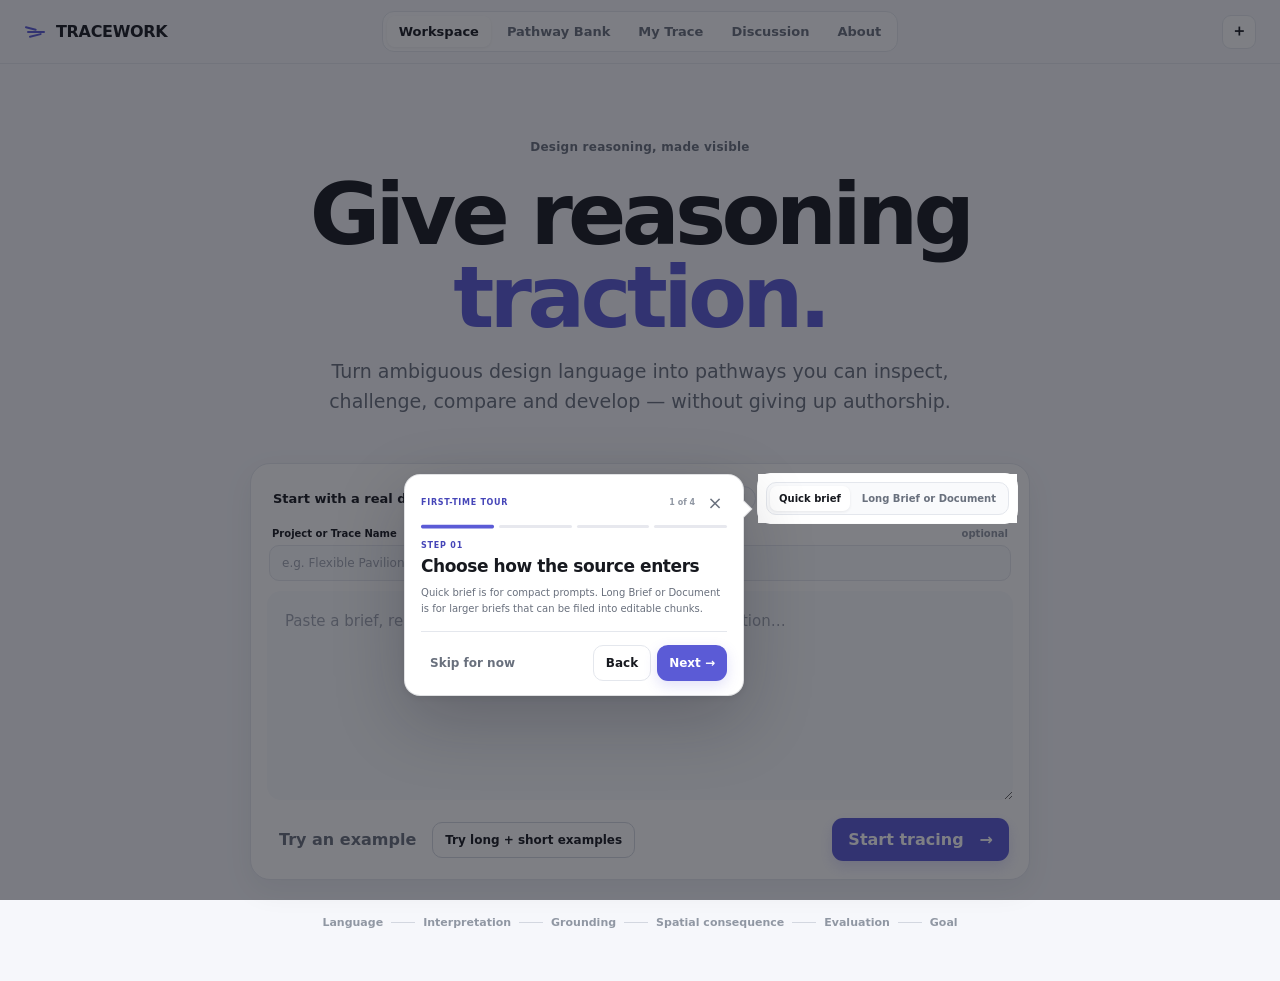
==== index.html @ dad811b3 "TRACEWORK D2.12 — Complete Visual Node Tools, Framework-Specific Guidance and Model-Ready Generation" ====
<!doctype html>
<html lang="en">
<head>
  <meta charset="utf-8">
  <meta name="viewport" content="width=device-width,initial-scale=1">
  <meta name="theme-color" content="#f7f8fb">
  <title>TRACEWORK — Give reasoning traction.</title>
  <meta name="description" content="TRACEWORK helps designers turn ambiguous design language into visible, traceable reasoning pathways.">
  <link rel="preconnect" href="https://www.archdaily.com" crossorigin>
  <link rel="dns-prefetch" href="//www.archdaily.com">
  <link rel="stylesheet" href="css/base.css">
  <link rel="stylesheet" href="css/layout.css?v=c2.1">
  <link rel="stylesheet" href="css/components.css?v=d2.12-visual-completion">
  <link rel="stylesheet" href="css/graph.css?v=d2.12-visual-completion">
  <link rel="stylesheet" href="css/responsive.css?v=d1.8">
</head>
<body>
  <header class="topbar">
    <button class="brand" id="brandButton" aria-label="TRACEWORK home">
      <span class="brand-mark" aria-hidden="true"><span></span><span></span><span></span></span>
      <span>TRACEWORK</span>
    </button>
    <nav class="topnav" aria-label="Primary navigation">
      <button class="nav-link active" data-view="workspace">Workspace</button>
      <button class="nav-link" data-view="pathways">Pathway Bank</button>
      <button class="nav-link" data-view="trace">My Trace</button>
      <button class="nav-link" data-view="discussion">Discussion</button>
      <a class="nav-link" id="aboutLink" href="about.html">About</a>
    </nav>
    <div class="topbar-actions">
      <span class="save-status" id="saveStatus"><span class="status-dot"></span> Saved locally</span>
      <button class="icon-button" id="newProjectButton" title="New project" aria-label="New project">＋</button>
    </div>
  </header>

  <main>
    <section class="landing" id="landingView">
      <div class="landing-copy">
        <div class="product-kicker">Design reasoning, made visible</div>
        <h1>Give reasoning <span>traction.</span></h1>
        <p class="landing-lede">Turn ambiguous design language into pathways you can inspect, challenge, compare and develop — without giving up authorship.</p>
      </div>

      <div class="start-card">
        <div class="brief-start-head">
          <label for="landingBrief">Start with a real design brief</label>
          <div class="brief-start-controls">
            <button type="button" class="tutorial-link" data-tutorial="landing">? Tutorial</button>
            <div class="brief-mode-toggle" aria-label="Brief input mode">
              <button type="button" class="brief-mode-button active" data-brief-mode="quick">Quick brief</button>
              <button type="button" class="brief-mode-button" data-brief-mode="document">Long Brief or Document</button>
            </div>
          </div>
        </div>
        <div class="project-name-field">
          <label for="landingProjectName">Project or Trace Name <span>optional</span></label>
          <input id="landingProjectName" type="text" maxlength="80" placeholder="e.g. Flexible Pavilion">
        </div>
        <div class="document-brief-tools hidden" id="documentBriefTools">
          <label class="document-upload-button" for="briefFileInput">＋ Upload brief</label>
          <input id="briefFileInput" type="file" accept=".txt,.md,.pdf,.docx,text/plain,text/markdown,application/pdf,application/vnd.openxmlformats-officedocument.wordprocessingml.document" hidden>
          <div class="document-file-status" id="briefFileStatus">PDF, DOCX, TXT or MD · processed locally in your browser.</div>
        </div>
        <textarea id="landingBrief" rows="7" placeholder="Paste a brief, requirement, design statement or project intention…"></textarea>
        <div class="brief-chunk-preview hidden" id="briefChunkPreview"></div>
        <div class="start-actions">
          <div class="example-actions"><button class="text-button" id="loadDemoButton">Try an example</button><button class="secondary-button restore-examples-button" id="restoreTestExamplesButton" type="button" title="Add two optional example projects to this browser; existing traces are preserved">Try long + short examples</button></div>
          <button class="primary-button" id="startTracingButton">Start tracing <span>→</span></button>
        </div>
      </div>

      <section class="project-shelf hidden" id="projectShelfWrap"><div class="project-shelf-head"><div><span class="product-kicker">Saved in this browser</span><h2>Your traces</h2></div><span class="project-local-note">Local for now · future accounts can use private studios or classrooms.</span></div><div class="project-grid" id="projectShelf"></div><div class="project-shelf-tools"><button type="button" class="secondary-button" id="combineProjectsButton" disabled>Combine projects (select 2+)</button></div></section>

      <div class="landing-proof" aria-label="TRACEWORK workflow">
        <span>Language</span><i></i><span>Interpretation</span><i></i><span>Grounding</span><i></i><span>Spatial consequence</span><i></i><span>Evaluation</span><i></i><span>Goal</span>
      </div>
    </section>

    <section class="app-view hidden" id="appView">
      <div class="workspace" id="workspaceView">
        <aside class="source-panel panel" id="sourcePanel">
          <div class="panel-header">
            <div>
              <span class="panel-kicker">01 · Source</span>
              <h2>Your brief</h2>
            </div>
            <div class="source-panel-actions"><button class="icon-button small" id="editBriefButton" title="Edit brief" aria-label="Edit brief">✎</button><button type="button" class="panel-inline-collapse" id="collapseSourcePanel" aria-controls="sourcePanel" aria-expanded="true" title="Collapse Brief panel" aria-label="Collapse Brief panel"><span aria-hidden="true">◧</span></button></div>
          </div>

          <div id="briefEditorWrap" class="brief-editor-wrap hidden">
            <textarea id="briefEditor" rows="10"></textarea>
            <div class="inline-actions">
              <button class="secondary-button" id="cancelBriefEdit">Cancel</button>
              <button class="primary-button compact" id="applyBriefEdit">Analyse brief</button>
            </div>
          </div>

          <div class="brief-chunk-nav hidden" id="briefChunkNav">
            <div>
              <span class="brief-chunk-file" id="briefChunkFile"></span>
              <strong id="briefChunkCounter">Section 1 of 1</strong>
            </div>
            <div class="brief-chunk-actions">
              <button class="icon-button small" id="prevBriefChunk" type="button" aria-label="Previous brief section">←</button>
              <select id="briefChunkSelect" aria-label="Brief section"></select>
              <button class="icon-button small" id="nextBriefChunk" type="button" aria-label="Next brief section">→</button>
            </div>
          </div>
          <div class="brief-chunk-files hidden" id="briefChunkFiles" aria-label="Brief sections"></div>
          <div class="brief-chunk-tools hidden" id="briefChunkTools">
            <div class="brief-chunk-tool-row"><button class="secondary-button compact-source" id="editBriefChunkButton" type="button">Edit current</button><button class="secondary-button compact-source" id="addBriefChunkButton" type="button">＋ Chunk</button></div>
            <div class="brief-chunk-adder hidden" id="briefChunkAdder">
              <input id="newBriefChunkTitle" type="text" maxlength="70" placeholder="Chunk name · e.g. Movement">
              <textarea id="newBriefChunkText" rows="4" placeholder="Paste or write this part of the brief…"></textarea>
              <div class="inline-actions">
                <button class="text-button mini" id="cancelBriefChunk" type="button">Cancel</button>
                <button class="primary-button compact" id="saveBriefChunk" type="button">Add chunk</button>
              </div>
            </div>
          </div>

          <div class="brief-document" id="briefDocument" tabindex="0" aria-label="Source brief text"></div><div class="brief-render-revision" title="Source renderer version">Source renderer C1.4</div>

          <div class="source-footer">
            <div class="section-label-row">
              <span class="section-label">Interpretive hotspots</span>
              <div class="hotspot-controls">
                <select class="hotspot-view-select" id="hotspotViewSelect" aria-label="Hotspot view">
                  <option value="all">All</option>
                  <option value="suggested">Suggested</option>
                  <option value="selected">Selected by me</option>
                </select>
                <button class="text-button mini" id="toggleHotspotsButton" type="button">Hide suggestions</button>
                <span class="count-pill" id="hotspotCount">0</span>
              </div>
            </div>
            <div class="hotspot-list" id="hotspotList"></div>
            <button class="secondary-button full" id="addPhraseButton">＋ Select text from brief</button>
          </div>
        </aside>

        <button type="button" class="panel-edge-control panel-edge-left" id="toggleSourcePanel" aria-controls="sourcePanel" aria-expanded="true" aria-label="Hide Brief panel" title="Hide Brief panel"><span aria-hidden="true">◧</span><span class="panel-edge-label">Brief</span></button>
        <button type="button" class="panel-edge-control panel-edge-right" id="toggleInspectorPanel" aria-controls="inspectorPanel" aria-expanded="true" aria-label="Hide Guidance panel" title="Hide Guidance panel"><span class="panel-edge-label">Guidance</span><span aria-hidden="true">◨</span></button>
        <section class="canvas-panel panel">
          <div class="canvas-toolbar">
            <div>
              <div class="tutorial-kicker-row"><span class="panel-kicker">02 · Reasoning field</span><button type="button" class="tutorial-link" id="workspaceTutorialButton" data-tutorial="workspace">? Tutorial</button></div>
              <div class="canvas-title-row">
                <div class="canvas-heading-group">
                  <h2 id="canvasTitle">Your trace</h2>
                  <span class="branch-count" id="branchCount">1 path</span>
                  <button class="d2-prominent-tools-button" id="reasoningToolsButton" type="button" title="Start Me Off, What Next, Compare Structure and Reasoning Summary">Reasoning Tools</button>
                  <button class="d2-prominent-tools-button proposition-button" id="architecturalPropositionButton" type="button" title="Visualise distinct reasoning pathways and compare their documented architectural consequences">Architectural Propositions</button>
                  <div class="map-mode-toggle" aria-label="Reasoning map view">
                    <button class="map-mode-button active" id="focusMapModeButton" type="button" title="Show only the reasoning around the selected hotspot">Focus map</button>
                    <button class="map-mode-button" id="aggregateMapModeButton" type="button" title="Merge every focus map in this project into one reasoning field">Aggregate map</button>
                  </div>
                </div>
                <div class="canvas-control-group">
                  <div class="framework-control-wrap">
                    <label class="framework-control" title="Change the structuring lens without changing or deleting the reasoning itself.">
                      <span>Framework</span>
                      <select id="frameworkSelect" aria-label="Reasoning framework">
                      <option value="tracework">TRACEWORK Grammar</option>
                      <option value="freeform">Freeform (Low Structure)</option>
                      <optgroup label="Literature frameworks">
                        <option value="requirements">Requirements Elicitation</option>
                        <option value="fivewhys">Five Whys</option>
                        <option value="laddering">Laddering (Means–End)</option>
                        <option value="framing">Design Framing</option>
                        <option value="reflective">Reflective Practice</option>
                        <option value="semantics">Design Semantics</option>
                      </optgroup>
                      </select>
                    </label>
                    <button class="framework-lock-button" id="frameworkLockButton" type="button" aria-pressed="false" aria-label="Lock framework for this project" title="Lock this project's framework so it cannot be changed accidentally"><span class="framework-lock-glyph" aria-hidden="true"></span></button>
                  </div>
                  <div class="canvas-state-actions">
                    <button class="trace-check-button" id="traceCheckButton" type="button">Trace check</button>
                    <button class="trace-check-button" id="toggleNodeTypesButton" type="button">Hide node types</button>
                    <button class="trace-check-button" id="toggleWireSignalsButton" type="button" title="Show observed recurrence as graded wire strengths and status patterns, or hide it to display uniform solid wires. Saved relationship status is not changed.">Hide wire signals</button>
                  </div>
                </div>
              </div>
              <div class="aggregate-controls hidden" id="aggregateControls" aria-label="Aggregate map filters">
                <span class="aggregate-label">ALL PROJECT REASONING</span>
                <select id="aggregateHotspotFilter" aria-label="Filter aggregate map by hotspot"><option value="all">All hotspots</option></select>
                <select id="aggregateChunkFilter" aria-label="Filter aggregate map by source section"><option value="all">All sections</option></select>
                <select id="aggregateTypeFilter" aria-label="Filter aggregate map by node type"><option value="all">All node types</option></select>
                <select id="aggregateStatusFilter" aria-label="Filter aggregate map by working status"><option value="all">All statuses</option><option value="active">Active</option><option value="provisional">Provisional</option><option value="rejected">Rejected</option></select>
                <button class="aggregate-action" id="resetAggregateFiltersButton" type="button" title="Clear filters and pathway focus to restore the full project field">Show all</button>

              </div>
            </div>
            <div class="toolbar-actions">
              <div class="aggregate-layout-toggle" role="group" aria-label="Reasoning map layout">
                <button class="aggregate-action active" id="originalAggregateButton" type="button" aria-pressed="true">Original</button>
                <button class="aggregate-action" id="arrangeAggregateButton" type="button" aria-pressed="false">Arrange</button>
              </div>
              <button class="aggregate-action hidden" id="reflowArrangeButton" type="button" title="Reflow the visible map in the selected framework without changing Original positions">↺ Reflow</button>
              <button class="tool-button" id="exportMapButton" type="button" title="Export the full visible map as vector SVG, high-resolution PNG or vector PDF">⇩ Export map</button>
              <button class="tool-button" id="undoButton" type="button" disabled>↶ Undo</button>
              <button class="tool-button" id="findNodeButton" type="button" title="Find a node · Ctrl+F">⌕ Find</button>
              <button class="tool-button" id="focusPathButton" type="button" title="Isolate the upstream and downstream reasoning around the selected node" disabled>◎ Focus path</button>
              <button class="tool-button" id="branchButton" disabled>⑂ Fork</button>
              <button class="tool-button" id="compareButton" disabled>⇆ Compare</button>
              <div class="zoom-control" aria-label="Canvas zoom"><button class="tool-button zoom-button" id="zoomOutButton" aria-label="Zoom out">−</button><span id="zoomLabel">100%</span><button class="tool-button zoom-button" id="zoomInButton" aria-label="Zoom in">＋</button></div><button class="tool-button" id="fitButton" title="Fit all visible nodes, even at half-screen width">⌗ Fit</button>
            </div>
          </div>

          <div class="canvas-empty" id="canvasEmpty">
            <div class="empty-glyph"><span></span><span></span><span></span></div>
            <h3>Choose a phrase to begin.</h3>
            <p>TRACEWORK will help you make the reasoning between language and spatial consequence visible.</p>
          </div>

          <div class="graph-viewport hidden" id="graphViewport">
            <div class="graph-stage" id="graphStage">
              <div class="graph-surface" id="graphSurface">
                <svg class="graph-edges" id="graphEdges" aria-hidden="true"></svg>
                <div class="graph-nodes" id="graphNodes"></div>
              </div>
            </div>
          </div>

          <div class="thought-dock hidden" id="thoughtDock" aria-label="Free reasoning input">
            <div class="thought-entry">
              <textarea id="freeThoughtInput" rows="2" placeholder="Write a thought, decision, observation, spatial move…"></textarea>
              <div class="thought-reading" id="thoughtReading">
                <span id="thoughtReadingLabel">TRACEWORK reads this as</span>
                <select id="thoughtTypeSelect" aria-label="Suggested reasoning category">
                  <option value="interpretation">Interpretation</option>
                  <option value="grounding">Grounding</option>
                  <option value="consequence">Spatial consequence</option>
                  <option value="evaluation">Evaluation</option>
                  <option value="goal">Goal</option>
                  <option value="input">Input (Given Condition)</option>
                </select>
              </div>
              <details class="thought-advanced-metadata"><summary>Attribution · Activity · Supporting Record (Optional)</summary>
              <div class="thought-metadata-body"><div class="thought-metadata-grid">
                <label class="thought-provenance" title="Who or what is responsible for this thought?">
                  <span>Attribution <button type="button" class="thought-help-button" data-help="Who or what contributed this thought, such as you, a colleague or software?" aria-label="Explain attribution">?</button></span>
                  <select id="thoughtProvenanceSelect" aria-label="Thought attribution">
                    <option value="designer">Designer</option><option value="collaborator">Collaborator</option>
                    <option value="tutor">Reviewer</option><option value="organisation">Organisation</option>
                    <option value="system">Software Tool</option><option value="other">Other or Unspecified</option>
                  </select>
                </label>
                <label class="thought-provenance" title="How did this thought come about?">
                  <span>Activity <button type="button" class="thought-help-button" data-help="How the thought was produced: written, observed, analysed, revised, imported or generated." aria-label="Explain activity">?</button></span>
                  <select id="thoughtGenerationActivity" aria-label="Generation Activity">
                    <option value="unspecified">Not Specified</option>
                    <option value="authored">Authored or Recorded</option><option value="interpreted">Interpreted or Analysed</option>
                    <option value="observed">Observed or Documented</option><option value="revised">Revised or Edited</option>
                    <option value="generated">Software Generated</option><option value="imported">Imported from Source</option>
                  </select>
                </label>
                <label class="thought-provenance" title="Is there a record supporting this thought?">
                  <span>Record <button type="button" class="thought-help-button" data-help="Optional supporting document, observation, drawing, measurement, reference or note. A recorded source is not automatically verified." aria-label="Explain record">?</button></span>
                  <select id="thoughtEvidenceKind" aria-label="Supporting Record">
                    <option value="unspecified">Not Specified</option><option value="brief">Source Document</option>
                    <option value="observation">Recorded Observation</option><option value="drawing">Drawing or Model</option>
                    <option value="precedent">Published Reference</option><option value="performance">Measurement or Simulation</option>
                    <option value="designer">Design Note</option><option value="inference">Analytical Note</option>
                    <option value="suggestion">Software-Generated Note</option><option value="other">Other Supporting Record</option>
                  </select>
                </label>
              </div>
              <input id="thoughtAttributionName" class="thought-optional-field" type="text" maxlength="120" placeholder="Optional: contributor, reviewer, software or organisation name" aria-label="Optional contributor or software name" title="Name the source or contributor when known; leave blank otherwise">
              <input id="thoughtActivityDetails" class="thought-optional-field" type="text" maxlength="180" placeholder="Optional: activity details or method" aria-label="Optional generation activity details">
              <input id="thoughtRecordTitle" class="thought-optional-field" type="text" maxlength="180" placeholder="Optional: supporting record name or drawing title" aria-label="Optional supporting record title">
              <input id="thoughtSourceReference" class="thought-optional-field" type="text" maxlength="500" placeholder="Optional: source reference, URL or document location" aria-label="Optional source citation">
              </div></details>
              <div class="thought-reason" id="thoughtReason">Start typing to see a suggestion.</div>
              <div class="thought-matches" id="thoughtMatches"></div>
              <div class="thought-clarifier">Hover any match to see what the role means and which wording cues triggered it. Match strengths are independent fits, not probabilities.</div>
            </div>
            <div class="thought-actions">
              <button class="secondary-button" id="addLooseNoteButton" disabled>Add as note</button>
              <button class="primary-button compact" id="addFreeThoughtButton" disabled>Add to field →</button>
            </div>
          </div>

          <div class="canvas-footer">
            <div class="legend" id="ontologyLegend"></div>
            <details class="wire-legend" id="wireLegend" hidden>
              <summary aria-label="Wire legend: line patterns and wire strength">Wire legend <span class="wire-legend-teaser" aria-hidden="true"><i class="wire-key-line"></i><i class="wire-key-line provisional"></i><i class="wire-key-line rejected"></i></span> <span class="wire-legend-chevron" aria-hidden="true">⌄</span></summary>
              <div class="wire-legend-content">
                <div class="wire-legend-group"><strong>Relationship status · line pattern</strong>
                  <span><i class="wire-key-line"></i><b>Solid</b> — active, designer-recorded connection</span>
                  <span><i class="wire-key-line provisional"></i><b>Dashed</b> — provisional connection, still being investigated</span>
                  <span><i class="wire-key-line rejected"></i><b>Dotted + faint</b> — rejected connection retained for comparison</span>
                </div>
                <div class="wire-legend-group"><strong>Observed transition patterns · graduated line weight</strong>
                  <span><i class="wire-key-line grade-frequent"></i><b>Common</b> — this *category transition* appears across many P01–P10 participants</span>
                  <span><i class="wire-key-line grade-observed"></i><b>Observed</b> — appears across several participants</span>
                  <span><i class="wire-key-line grade-limited"></i><b>Limited</b> — appears across few participants</span>
                  <span><i class="wire-key-line grade-unseen"></i><b>Not observed</b> — absent from the mapped pilot transitions</span>
                  <span><i class="wire-key-line grade-neutral"></i><b>Neutral</b> — no comparable pilot signal, such as a note</span>
                </div>
                <p>Two different readings: <b>pattern = your relationship status</b>; <b>weight/darkness = observed recurrence</b>. These are not confidence scores, probabilities or a judgment of design quality. Select a wire to optionally expand contextual reasoning guidance in the inspector. “Hide wire signals” displays a neutral, solid wire without changing its saved relationship status.</p>
              </div>
            </details>
            <span class="canvas-hint">Drag canvas to pan · Shift-click nodes to multi-select · Either port can start a wire · Shift-click wire to disconnect · Right-click node for lock/group · Ctrl+G group · Ctrl+F find · Focus map isolates one hotspot · Aggregate map merges the project · Original influences Arrange; Arrange never moves Original · Focus path isolates one route · Ctrl+Z undo</span>
          </div>
        </section>

        <aside class="inspector-panel panel" id="inspectorPanel">
          <div class="inspector-panel-actions"><button type="button" class="panel-inline-collapse" id="collapseInspectorPanel" aria-controls="inspectorPanel" aria-expanded="true" title="Collapse Guidance panel" aria-label="Collapse Guidance panel"><span aria-hidden="true">◨</span></button></div>
          <div id="inspectorContent"></div>
        </aside>
      </div>

      <section class="subview hidden" id="pathwaysView">
        <div class="subview-head">
          <div>
            <div class="tutorial-kicker-row"><span class="panel-kicker">Pathway Bank</span><button type="button" class="tutorial-link" data-tutorial="pathways">? Tutorial</button></div>
            <h2>See how similar language can travel differently.</h2>
            <p>Browse prior reasoning pathways to see how similar design language has been interpreted, grounded and translated spatially. Use them as prompts and precedents — never prescribed answers.</p>
          </div>
          <div class="search-field">
            <span>⌕</span>
            <input id="pathwaySearch" placeholder="Search a concept, e.g. flexibility">
          </div>
        </div>
        <div class="pathway-grid" id="pathwayGrid"></div>
      </section>

      <section class="subview hidden" id="traceView">
        <div class="subview-head">
          <div>
            <div class="tutorial-kicker-row"><span class="panel-kicker">My Trace</span><button type="button" class="tutorial-link" data-tutorial="trace">? Tutorial</button></div>
            <h2>Your project's reasoning memory.</h2>
            <p>Chosen, alternative, unresolved and rejected paths stay visible so the design can be discussed later.</p>
          </div>
          <div class="trace-actions">
            <button class="secondary-button" data-requires-project id="exportJsonButton">Export project</button>
            <button class="secondary-button" id="importJsonButton" type="button">Import saved JSON</button><input type="file" id="importJsonFile" accept=".json,application/json" hidden>
            <button class="secondary-button" data-requires-project id="projectAuditButton" type="button">Project check</button>
            <button class="secondary-button" data-requires-project id="exportMapTraceButton" type="button">Export map · SVG, PNG and PDF</button>
            <button class="secondary-button danger-subtle" data-requires-project id="resetLocalDataButton">Reset local data</button>
          </div>
        </div>
        <div class="trace-dashboard" id="traceDashboard"></div>
      </section>

      <section class="subview hidden" id="discussionView">
        <div class="subview-head">
          <div>
            <div class="tutorial-kicker-row"><span class="panel-kicker">Discussion</span><button type="button" class="tutorial-link" data-tutorial="discussion">? Tutorial</button></div>
            <h2>Make the reasoning discussable.</h2>
            <p>Leave notes on the project or anchor a comment to the currently selected reasoning move. For this prototype, discussion is saved locally; later, accounts can keep projects private or share them inside invited studios and classrooms.</p>
          </div>
        </div>
        <div class="discussion-shell">
          <section class="discussion-card">
            <h3>Project discussion</h3>
            <div class="discussion-list" id="discussionList"></div>
          </section>
          <aside class="discussion-card" id="discussionComposerCard">
            <h3>Add a note</h3>
            <label class="field-label" for="discussionScope">Attach to</label>
            <select class="field-input" id="discussionScope"><option value="project">Whole project</option></select>
            <div class="discussion-anchor-preview hidden" id="discussionAnchorPreview"></div>
            <label class="field-label" for="discussionText">Comment</label>
            <textarea class="field-textarea" id="discussionText" placeholder="Question, critique, rationale or note for another designer…"></textarea>
            <div class="inline-actions"><button class="primary-button compact" id="addDiscussionButton">Add to discussion</button></div>
            <p style="color:var(--muted);font-size:11px;line-height:1.55;margin-top:14px">Local prototype mode · future accounts can add private studios/classrooms, named collaborators and replies without making every trace public.</p>
          </aside>
        </div>
      </section>
    </section>
  </main>

  <div class="modal-backdrop hidden" id="modalBackdrop" role="presentation">
    <div class="modal" id="modal" role="dialog" aria-modal="true" aria-labelledby="modalTitle"></div>
  </div>

  <div class="toast-region" id="toastRegion" aria-live="polite"></div>

  <script type="module" src="js/app.js?v=d2.12-visual-model-ready"></script>
</body>
</html>
---- css/base.css ----
:root {
  --bg: #f6f7fb;
  --surface: #ffffff;
  --surface-soft: #f9fafc;
  --surface-tint: #f2f2ff;
  --text: #17191f;
  --muted: #69707d;
  --muted-2: #9097a3;
  --border: #e4e7ed;
  --border-strong: #d3d7e0;
  --accent: #5b5bd6;
  --accent-dark: #4545b8;
  --accent-soft: #eeeeff;
  --input: #64748b;
  --interpretation: #7456e8;
  --grounding: #16847b;
  --consequence: #d17a18;
  --evaluation: #bd4b77;
  --goal: #3c8f5e;
  --danger: #b64242;
  --shadow: 0 10px 30px rgba(34, 40, 61, .07);
  --radius-sm: 10px;
  --radius: 14px;
  --radius-lg: 20px;
  --topbar: 64px;
  --font: Inter, ui-sans-serif, system-ui, -apple-system, BlinkMacSystemFont, "Segoe UI", sans-serif;
}
* { box-sizing: border-box; }
html { color-scheme: light; }
body { margin: 0; background: var(--bg); color: var(--text); font-family: var(--font); -webkit-font-smoothing: antialiased; }
button, input, textarea, select { font: inherit; }
button, a { -webkit-tap-highlight-color: transparent; }
button { color: inherit; }
a { color: inherit; text-decoration: none; }
textarea, input { color: var(--text); }
textarea::placeholder, input::placeholder { color: #a0a6b2; }
.hidden { display: none !important; }
::selection { background: #dedeff; }
:focus-visible { outline: 3px solid rgba(91,91,214,.2); outline-offset: 2px; }
:root { --note:#8d93a0; }
---- css/layout.css ----
.topbar {
  height: var(--topbar); position: sticky; top: 0; z-index: 50; display: grid;
  grid-template-columns: 1fr auto 1fr; align-items: center; gap: 24px; padding: 0 24px;
  background: rgba(246,247,251,.92); border-bottom: 1px solid var(--border); backdrop-filter: blur(16px);
}
.brand { display: inline-flex; width: max-content; align-items: center; gap: 10px; border: 0; background: transparent; padding: 0; font-weight: 760; letter-spacing: -.02em; cursor: pointer; }
.brand-mark { width: 22px; height: 20px; display: flex; align-items: center; position: relative; }
.brand-mark span { position: absolute; height: 2px; background: var(--accent); border-radius: 3px; transform-origin: left center; }
.brand-mark span:nth-child(1){ width: 12px; transform: translate(1px,-5px) rotate(14deg); }
.brand-mark span:nth-child(2){ width: 18px; transform: translate(3px,0); }
.brand-mark span:nth-child(3){ width: 13px; transform: translate(5px,5px) rotate(-14deg); }
.topnav { display: flex; align-items: center; gap: 4px; background: rgba(255,255,255,.72); border: 1px solid var(--border); padding: 4px; border-radius: 12px; }
.nav-link { border: 0; background: transparent; padding: 8px 12px; border-radius: 8px; color: var(--muted); font-size: 13px; font-weight: 600; cursor: pointer; }
.nav-link:hover, .nav-link.active { background: var(--surface); color: var(--text); box-shadow: 0 1px 3px rgba(20,24,38,.06); }
.topbar-actions { justify-self: end; display: flex; align-items: center; gap: 10px; }
.save-status { display: inline-flex; align-items: center; gap: 7px; font-size: 12px; color: var(--muted); }
.status-dot { width: 7px; height: 7px; border-radius: 50%; background: #55a56e; }

.landing { min-height: calc(100vh - var(--topbar)); display: flex; flex-direction: column; align-items: center; justify-content: center; padding: 72px 24px 52px; }
.landing-copy { text-align: center; max-width: 850px; }
.product-kicker, .panel-kicker { display: inline-block; color: var(--muted); font-size: 12px; font-weight: 700; letter-spacing: .02em; }
.landing h1 { margin: 18px 0 18px; font-size: clamp(52px, 7vw, 86px); line-height: .96; letter-spacing: -.055em; font-weight: 720; }
.landing h1 span { color: var(--accent); }
.landing-lede { max-width: 680px; margin: 0 auto; font-size: 19px; line-height: 1.6; color: var(--muted); }
.start-card { width: min(780px,100%); margin-top: 46px; padding: 16px; background: var(--surface); border: 1px solid var(--border); border-radius: 20px; box-shadow: var(--shadow); }
.start-card label { display: block; padding: 6px 6px 12px; font-size: 13px; font-weight: 700; }
.start-card textarea { width: 100%; resize: vertical; min-height: 160px; border: 0; background: var(--surface-soft); border-radius: 14px; padding: 18px; outline: none; line-height: 1.65; font-size: 15px; }
.start-actions { display: flex; align-items: center; justify-content: space-between; gap: 12px; padding: 14px 4px 2px; }
.example-actions{display:flex;align-items:center;flex-wrap:wrap;gap:8px;}
.restore-examples-button{font-size:12px;padding:9px 12px;white-space:normal;text-align:left;}
@media(max-width:640px){.start-actions{align-items:stretch;flex-wrap:wrap}.example-actions{flex:1 1 100%}.restore-examples-button{max-width:100%}}
.landing-proof { display: flex; align-items: center; flex-wrap: wrap; justify-content: center; gap: 8px; margin-top: 36px; color: var(--muted-2); font-size: 11px; font-weight: 650; }
.landing-proof i { width: 24px; height: 1px; background: var(--border-strong); }

.app-view { min-height: calc(100vh - var(--topbar)); }
.workspace { display: grid; grid-template-columns: 330px minmax(520px,1fr) 340px; height: calc(100vh - var(--topbar)); min-height: 620px; }
.panel { background: var(--surface); min-width: 0; }
.source-panel, .inspector-panel { overflow: auto; }
.source-panel { border-right: 1px solid var(--border); padding: 22px; }
.canvas-panel { position: relative; display: grid; grid-template-rows: auto 1fr auto; background: var(--surface-soft); overflow: hidden; }
.inspector-panel { border-left: 1px solid var(--border); padding: 22px; }
.panel-header, .canvas-toolbar { display: flex; align-items: flex-start; justify-content: space-between; gap: 16px; }
.panel-header h2, .canvas-toolbar h2 { margin: 5px 0 0; font-size: 18px; letter-spacing: -.02em; }
.canvas-toolbar { padding: 18px 20px 14px; border-bottom: 1px solid var(--border); background: rgba(255,255,255,.76); backdrop-filter: blur(10px); z-index: 8; }
.canvas-title-row { display: flex; align-items: center; gap: 9px; }
.toolbar-actions { display: flex; gap: 6px; }
.canvas-empty { align-self: center; justify-self: center; text-align: center; max-width: 390px; padding: 30px; color: var(--muted); }
.canvas-empty h3 { color: var(--text); margin: 18px 0 8px; font-size: 20px; }
.canvas-empty p { margin: 0; font-size: 14px; line-height: 1.6; }
.empty-glyph { width: 72px; height: 44px; margin: 0 auto; position: relative; }
.empty-glyph span { position: absolute; height: 2px; border-radius: 3px; background: var(--accent); transform-origin: left center; }
.empty-glyph span:nth-child(1){ width: 42px; top: 12px; left: 6px; transform: rotate(12deg); }
.empty-glyph span:nth-child(2){ width: 55px; top: 22px; left: 10px; }
.empty-glyph span:nth-child(3){ width: 35px; top: 32px; left: 20px; transform: rotate(-12deg); }
.canvas-footer { min-height: 48px; padding: 10px 16px; border-top: 1px solid var(--border); display: flex; align-items: center; justify-content: space-between; gap: 12px; background: rgba(255,255,255,.82); z-index: 8; }
.canvas-hint { font-size: 11px; color: var(--muted-2); }
.graph-viewport { position: relative; overflow: auto; background-image: radial-gradient(circle at 1px 1px, #dfe2e9 1px, transparent 0); background-size: 22px 22px; cursor: grab; overscroll-behavior: contain; touch-action: none; }
.graph-viewport.panning { cursor: grabbing; }
.graph-viewport.panning .graph-node { cursor: grabbing; }
.graph-surface { min-width: 1100px; min-height: 720px; position: relative; transform-origin: 0 0; }
.subview { padding: 52px clamp(24px,5vw,72px) 70px; }
.subview-head { display: flex; justify-content: space-between; align-items: end; gap: 30px; margin-bottom: 34px; }
.subview-head h2 { margin: 7px 0 8px; font-size: clamp(28px,3vw,42px); letter-spacing: -.035em; }
.subview-head p { max-width: 720px; margin: 0; color: var(--muted); line-height: 1.6; }
.pathway-grid { display: grid; grid-template-columns: repeat(3,minmax(0,1fr)); gap: 16px; }
.trace-dashboard { display: grid; grid-template-columns: 1.2fr .8fr; gap: 18px; }

.about-page { max-width: 1120px; margin: 0 auto; padding: 80px 24px 100px; }
.about-hero { max-width: 850px; }
.about-hero h1 { margin: 16px 0 24px; font-size: clamp(46px,6vw,76px); line-height: 1; letter-spacing: -.055em; }
.about-hero p { max-width: 760px; font-size: 19px; line-height: 1.65; color: var(--muted); }
.about-grid { display: grid; grid-template-columns: repeat(3,1fr); gap: 16px; margin: 64px 0; }
.about-grid article { background: var(--surface); border: 1px solid var(--border); border-radius: 16px; padding: 24px; }
.about-grid article > span { color: var(--accent); font-size: 12px; font-weight: 750; }
.about-grid h2 { font-size: 20px; margin: 18px 0 10px; }
.about-grid p { color: var(--muted); line-height: 1.65; font-size: 14px; }
.about-flow { display: flex; align-items: center; justify-content: space-between; gap: 8px; padding: 28px; background: var(--surface); border: 1px solid var(--border); border-radius: 16px; overflow-x: auto; }
.about-flow i { min-width: 30px; height: 1px; background: var(--border-strong); }
.flow-step { white-space: nowrap; font-size: 12px; font-weight: 700; }
.about-research { margin-top: 70px; }
.about-research h2 { font-size: 36px; letter-spacing: -.035em; margin: 10px 0 24px; }
.reference-list { display: grid; grid-template-columns: repeat(2,1fr); gap: 12px; }
.reference-list article { background: var(--surface); border: 1px solid var(--border); border-radius: 14px; padding: 18px; }
.reference-list strong, .reference-list span { display: block; }
.reference-list strong { font-size: 12px; color: var(--accent); margin-bottom: 5px; }
.reference-list span { font-weight: 700; }
.reference-list p { margin: 8px 0 0; color: var(--muted); font-size: 13px; line-height: 1.55; }
.graph-stage { position:relative; min-width:100%; min-height:100%; }
.graph-surface { position:absolute; left:0; top:0; transform-origin:0 0; }
.zoom-control { display:flex; align-items:center; border:1px solid var(--border); border-radius:10px; overflow:hidden; background:var(--surface); }
.zoom-control .tool-button { border:0; border-radius:0; min-width:34px; padding-inline:9px; }
.zoom-control span { min-width:48px; text-align:center; font-size:10px; font-weight:750; color:var(--muted); border-inline:1px solid var(--border); padding:7px 5px; }
.project-shelf { width:min(900px,calc(100% - 40px)); margin:30px auto 0; }
.project-shelf-head { display:flex; align-items:end; justify-content:space-between; gap:20px; margin-bottom:12px; }
.project-shelf-head h2 { margin:5px 0 0; font-size:17px; }
.project-local-note { font-size:10px; color:var(--muted-2); }
.project-grid { display:grid; grid-template-columns:repeat(2,minmax(0,1fr)); gap:10px; }
.project-card { background:rgba(255,255,255,.82); border:1px solid var(--border); border-radius:14px; padding:15px; display:flex; align-items:center; justify-content:space-between; gap:14px; box-shadow:0 5px 16px rgba(34,40,61,.035); }
.project-card-label { display:block; font-size:9px; font-weight:800; letter-spacing:.08em; color:var(--accent); }
.project-card h3 { margin:5px 0 4px; font-size:13px; }
.project-card p { margin:0; color:var(--muted); font-size:10px; line-height:1.45; max-width:420px; }
.compact-project { flex:0 0 auto; padding:8px 12px; }

/* Round 1 · free reasoning input. Kept as an overlay so the established workspace layout stays intact. */
.thought-dock {
  position:absolute; z-index:7; left:50%; bottom:62px; transform:translateX(-50%);
  width:min(690px,calc(100% - 44px)); display:grid; grid-template-columns:minmax(0,1fr) auto;
  gap:10px; align-items:end; padding:10px; background:rgba(245,246,249,.96);
  border:1px solid var(--border-strong); border-radius:14px; box-shadow:0 10px 28px rgba(34,40,61,.10);
  backdrop-filter:blur(10px);
}
.thought-entry { min-width:0; }
.thought-entry textarea { width:100%; min-height:48px; max-height:116px; resize:vertical; border:0; outline:0; background:transparent; padding:6px 8px 4px; font-size:12px; line-height:1.5; }
.thought-reading { display:flex; align-items:center; gap:7px; min-height:26px; padding:2px 7px 0; color:var(--muted); font-size:9px; }
.thought-reading select { max-width:155px; border:1px solid var(--border); border-radius:999px; background:var(--surface); color:var(--text); padding:4px 8px; font-size:9px; font-weight:750; outline:0; }
.thought-reading small { min-width:0; overflow:hidden; text-overflow:ellipsis; white-space:nowrap; color:var(--muted-2); }
.thought-actions { display:flex; gap:6px; padding-bottom:2px; }
.thought-actions button:disabled { opacity:.42; cursor:not-allowed; }

/* Long-brief intake keeps the existing landing card but adds a quiet mode switch. */
.brief-start-head { display:flex; align-items:center; justify-content:space-between; gap:14px; padding:2px 4px 10px; }
.brief-start-head > label { padding:4px 2px; }
.brief-mode-toggle { display:flex; align-items:center; gap:3px; padding:3px; border:1px solid var(--border); border-radius:10px; background:var(--surface-soft); }
.brief-mode-button { border:0; background:transparent; color:var(--muted); border-radius:7px; padding:7px 9px; font-size:10px; font-weight:750; cursor:pointer; }
.brief-mode-button.active { background:var(--surface); color:var(--text); box-shadow:0 1px 3px rgba(20,24,38,.08); }
.document-brief-tools { display:flex; align-items:center; gap:10px; margin:0 2px 10px; padding:10px 11px; border:1px dashed var(--border-strong); border-radius:12px; background:var(--surface-soft); }
.document-upload-button { flex:0 0 auto; margin:0 !important; padding:7px 10px !important; border:1px solid var(--border-strong); border-radius:9px; background:var(--surface); font-size:10px !important; cursor:pointer; }
.document-upload-button:hover { border-color:#bfc4cf; }
.document-file-status { min-width:0; color:var(--muted); font-size:10px; line-height:1.45; }
.brief-chunk-preview { margin:10px 2px 0; padding:11px 12px; border:1px solid var(--border); border-radius:12px; background:#fafaff; display:grid; gap:8px; }
.brief-chunk-preview > div:first-child { display:flex; align-items:baseline; justify-content:space-between; gap:12px; }
.brief-chunk-preview strong { font-size:11px; }
.brief-chunk-preview span { color:var(--muted); font-size:9px; }
.brief-chunk-preview-list { display:flex; flex-wrap:wrap; gap:5px; }
.brief-chunk-preview-list span { display:inline-flex; align-items:center; min-height:23px; padding:4px 7px; border-radius:999px; background:var(--surface); border:1px solid var(--border); color:var(--muted); }

/* Round 2B.1 · named projects and explicit long-brief filing */
.project-name-field { margin:0 2px 10px; }
.project-name-field label { display:flex; align-items:center; justify-content:space-between; gap:10px; padding:3px 3px 6px; color:var(--text); font-size:10px; }
.project-name-field label span { color:var(--muted-2); font-weight:550; }
.project-name-field input { width:100%; border:1px solid var(--border); border-radius:10px; background:var(--surface-soft); color:var(--text); padding:10px 12px; outline:0; font-size:12px; }
.project-name-field input:focus { border-color:#c7c7f8; background:var(--surface); box-shadow:0 0 0 3px rgba(99,94,232,.06); }

/* Round 2B.3 · landing source filing */
.brief-chunk-preview-head { display:flex; align-items:flex-start !important; justify-content:space-between; gap:12px; }
.brief-chunk-preview-head > div { display:grid; gap:2px; }
.brief-chunk-preview-list .landing-chunk-chip { display:inline-flex; align-items:center; gap:5px; min-height:25px; padding:4px 8px; border-radius:999px; background:var(--surface); border:1px solid var(--border); color:var(--muted); font:inherit; font-size:9px; cursor:pointer; }
.brief-chunk-preview-list .landing-chunk-chip:hover { border-color:#cbcbed; color:var(--text); }
.brief-chunk-preview-list .landing-chunk-chip.active { border-color:#aaa8ef; background:#f2f1ff; color:var(--accent-dark); box-shadow:0 0 0 2px rgba(99,94,232,.05); }
.landing-chunk-empty { padding:7px 0; color:var(--muted); font-size:9px; }
.landing-chunk-editor { display:grid; gap:7px; padding-top:8px; border-top:1px solid var(--border); }
.landing-chunk-editor-head { display:flex; align-items:baseline; justify-content:space-between; gap:10px; }
.landing-chunk-editor input,.landing-chunk-editor textarea { width:100%; box-sizing:border-box; border:1px solid var(--border); border-radius:9px; background:var(--surface); color:var(--text); padding:8px 9px; outline:none; font:inherit; font-size:10px; resize:vertical; }
.landing-chunk-editor input:focus,.landing-chunk-editor textarea:focus { border-color:#aaa8ef; box-shadow:0 0 0 2px rgba(99,94,232,.06); }

/* Round 3A · aggregate-map toolbar stays compact at desktop widths. */
.canvas-toolbar > div:first-child { min-width:0; }
.canvas-title-row { flex-wrap:wrap; }
@media (max-width: 1180px){
  .aggregate-controls { max-width:560px; }
  .aggregate-controls select { max-width:130px; }
}

/* Round A2.1 · keep legend help above the command line at compressed widths */
.canvas-footer{position:relative;z-index:28;overflow:visible}
.canvas-footer .legend{position:relative;z-index:32;overflow:visible}
.thought-dock{z-index:12}

/* Round A2.4 · structured workspace ribbon */
.canvas-toolbar{display:grid;grid-template-columns:minmax(0,1fr);gap:9px;align-items:stretch}
.canvas-toolbar>div:first-child{width:100%;min-width:0}
.canvas-title-row{display:grid;grid-template-columns:minmax(0,1fr) auto;align-items:center;gap:10px 14px;width:100%}
.toolbar-actions{width:100%;display:flex;align-items:center;justify-content:flex-start;gap:6px;flex-wrap:wrap;padding-top:8px;border-top:1px solid var(--border)}

/* Round B1.1 · do not truncate reasoning-strength explanations */
.thought-reading small{
  flex:1 1 260px;
  white-space:normal;
  overflow:visible;
  text-overflow:clip;
  line-height:1.42;
}


/* Round B1.2 · always show the complete classifier explanation */
.thought-reading{flex-wrap:wrap;align-items:flex-start}
.thought-reading #thoughtReason{
  display:block!important; flex:1 0 100%; width:100%; max-width:none; min-width:0;
  white-space:normal!important; overflow:visible!important; text-overflow:clip!important;
  line-height:1.45; margin-top:2px;
}


/* Round B1.3 · classifier explanation is a dedicated full-width row, never ellipsised */
.thought-reason{
  display:block;
  width:auto;
  max-width:none;
  margin:2px 7px 0;
  padding:0;
  color:var(--muted-2);
  font-size:9px;
  line-height:1.45;
  white-space:normal;
  overflow:visible;
  text-overflow:clip;
  overflow-wrap:anywhere;
}


/* Round B1.4 · keep the command line compact as reasoning explanations grow. */
.thought-entry textarea,
#freeThoughtInput{
  font-size:11px!important;
  line-height:1.45;
}
---- css/components.css ----
.primary-button, .secondary-button, .text-button, .tool-button, .icon-button, .choice-chip {
  border: 0; cursor: pointer; transition: .16s ease; font-weight: 650;
}
.primary-button { display: inline-flex; align-items: center; gap: 16px; background: var(--accent); color: white; border-radius: 11px; padding: 12px 16px; box-shadow: 0 6px 14px rgba(91,91,214,.18); }
.primary-button:hover { background: var(--accent-dark); transform: translateY(-1px); }
.primary-button.compact { padding: 9px 12px; font-size: 12px; }
.secondary-button { background: var(--surface); border: 1px solid var(--border-strong); border-radius: 10px; padding: 10px 12px; font-size: 12px; }
.secondary-button:hover { border-color: #bfc4cf; background: var(--surface-soft); }
.secondary-button.full { width: 100%; margin-top: 12px; color: var(--muted); }
.text-button { background: transparent; padding: 8px; color: var(--muted); }
.text-button:hover { color: var(--accent); }
.icon-button { width: 34px; height: 34px; display: grid; place-items: center; border: 1px solid var(--border); background: var(--surface); border-radius: 9px; cursor: pointer; }
.icon-button:hover { border-color: var(--border-strong); transform: translateY(-1px); }
.icon-button.small { width: 30px; height: 30px; font-size: 12px; }
.tool-button { padding: 8px 10px; border: 1px solid var(--border); background: var(--surface); border-radius: 9px; font-size: 11px; color: var(--muted); }
.tool-button:hover:not(:disabled) { color: var(--text); border-color: var(--border-strong); }
.tool-button:disabled { opacity: .42; cursor: not-allowed; }
.branch-count, .count-pill { display: inline-flex; align-items: center; justify-content: center; height: 22px; padding: 0 8px; border-radius: 20px; background: var(--surface-tint); color: var(--accent); font-size: 10px; font-weight: 750; }

.brief-document { margin-top: 22px; padding: 16px; background: var(--surface-soft); border: 1px solid var(--border); border-radius: 14px; font-size: 14px; line-height: 1.8; white-space: pre-wrap; min-height: 160px; }
.hotspot-inline { border: 0; padding: 1px 3px; margin: 0 -1px; border-radius: 5px; background: linear-gradient(transparent 64%, #dfe0ff 64%); color: inherit; cursor: pointer; font-weight: 680; }
.hotspot-inline:hover, .hotspot-inline.active { background: #e7e7ff; color: var(--accent-dark); }
.source-footer { margin-top: 24px; }
.section-label-row { display: flex; align-items: center; justify-content: space-between; }
.section-label { color: var(--muted); font-size: 11px; font-weight: 750; text-transform: uppercase; letter-spacing: .06em; }
.hotspot-list { display: flex; flex-wrap: wrap; gap: 7px; margin-top: 10px; }
.hotspot-chip { border: 1px solid var(--border); background: var(--surface); border-radius: 20px; padding: 7px 10px; font-size: 11px; color: var(--muted); cursor: pointer; }
.hotspot-chip:hover, .hotspot-chip.active { border-color: #c7c7f8; background: var(--accent-soft); color: var(--accent-dark); }
.brief-editor-wrap { margin-top: 16px; }
.brief-editor-wrap textarea { width: 100%; border: 1px solid var(--border-strong); border-radius: 12px; padding: 14px; resize: vertical; outline: none; line-height: 1.6; }
.inline-actions { display: flex; justify-content: flex-end; gap: 8px; margin-top: 9px; }

.inspector-empty { padding-top: 60px; text-align: center; color: var(--muted); }
.inspector-empty .mini-trace { width: 52px; height: 30px; margin: 0 auto 16px; position: relative; }
.inspector-empty .mini-trace:before, .inspector-empty .mini-trace:after { content:""; position:absolute; height:2px; background:var(--accent); border-radius:2px; }
.inspector-empty .mini-trace:before { width:44px; top:9px; left:3px; transform:rotate(10deg); }
.inspector-empty .mini-trace:after { width:32px; top:20px; left:11px; transform:rotate(-8deg); }
.inspector-empty h3 { color: var(--text); font-size: 17px; margin: 0 0 8px; }
.inspector-empty p { font-size: 13px; line-height: 1.55; }
.inspector-head { padding-bottom: 18px; border-bottom: 1px solid var(--border); }
.inspector-type { display: inline-flex; align-items: center; gap: 7px; font-size: 11px; font-weight: 760; text-transform: uppercase; letter-spacing: .05em; }
.inspector-type i { width: 8px; height: 8px; border-radius: 50%; background: var(--node-color,var(--accent)); }
.inspector-head h3 { margin: 10px 0 6px; font-size: 20px; letter-spacing: -.025em; }
.inspector-head p { margin: 0; color: var(--muted); font-size: 13px; line-height: 1.55; }
.inspector-section { padding: 18px 0; border-bottom: 1px solid var(--border); }
.inspector-section:last-child { border-bottom: 0; }
.inspector-section h4 { margin: 0 0 10px; font-size: 12px; }
.prompt-question { font-size: 15px; line-height: 1.5; font-weight: 680; margin-bottom: 12px; }
.choice-list { display: flex; flex-direction: column; gap: 7px; }
.choice-chip { text-align: left; padding: 10px 11px; background: var(--surface-soft); border: 1px solid var(--border); border-radius: 10px; color: var(--text); font-size: 12px; }
.choice-chip:hover, .choice-chip.selected { background: var(--accent-soft); border-color: #c7c7f8; color: var(--accent-dark); }
.custom-answer { display: flex; gap: 7px; margin-top: 9px; }
.custom-answer input, .field-input, .field-textarea { width: 100%; border: 1px solid var(--border-strong); background: var(--surface); border-radius: 10px; padding: 10px 11px; outline: none; font-size: 12px; }
.field-textarea { min-height: 90px; resize: vertical; line-height: 1.5; }
.field-label { display: block; margin: 12px 0 6px; font-size: 11px; font-weight: 700; color: var(--muted); }
.stage-progress { display: flex; gap: 4px; margin-top: 14px; }
.stage-progress span { flex:1; height:3px; border-radius: 4px; background: var(--border); }
.stage-progress span.done { background: var(--accent); }
.inspector-actions { display: flex; gap: 8px; margin-top: 14px; }
.inspector-actions > * { flex:1; justify-content: center; }
.node-meta-list { display: grid; gap: 8px; }
.node-meta { display: flex; justify-content: space-between; gap: 12px; font-size: 11px; }
.node-meta span:first-child { color: var(--muted); }
.status-chip { padding: 4px 7px; background: var(--surface-soft); border: 1px solid var(--border); border-radius: 20px; font-size: 10px; }
.status-chip.active { color: var(--goal); background: #edf8f0; border-color: #cde7d4; }

.legend { display: flex; flex-wrap: wrap; gap: 10px; }
.legend-item { display: inline-flex; align-items: center; gap: 5px; font-size: 10px; color: var(--muted); }
.legend-item i { width: 7px; height: 7px; border-radius: 50%; background: var(--legend-color); }
.search-field { min-width: 320px; display: flex; align-items: center; gap: 8px; background: var(--surface); border: 1px solid var(--border); border-radius: 12px; padding: 10px 12px; }
.search-field input { border: 0; outline: 0; width: 100%; background: transparent; }
.pathway-card { background: var(--surface); border: 1px solid var(--border); border-radius: 16px; padding: 20px; transition: .16s ease; }
.pathway-card:hover { transform: translateY(-2px); box-shadow: var(--shadow); border-color: var(--border-strong); }
.pathway-card-head { display:flex; align-items:center; justify-content:space-between; gap:8px; }
.pathway-source { font-size: 10px; font-weight: 750; color: var(--accent); text-transform: uppercase; letter-spacing: .05em; }
.pathway-card h3 { margin: 12px 0 16px; font-size: 18px; }
.pathway-mini { display: grid; gap: 8px; }
.pathway-step { display:grid; grid-template-columns: 8px 1fr; gap:9px; align-items:start; }
.pathway-step i { width: 7px; height: 7px; border-radius:50%; margin-top:5px; background: var(--step-color,var(--accent)); }
.pathway-step strong { display:block; font-size:10px; text-transform:uppercase; letter-spacing:.04em; color:var(--muted); }
.pathway-step span { display:block; margin-top:2px; font-size:12px; line-height:1.45; }
.pathway-card-actions { display:flex; gap:7px; margin-top:18px; }

.trace-card { background:var(--surface); border:1px solid var(--border); border-radius:16px; padding:20px; }
.trace-card h3 { margin:0 0 16px; font-size:16px; }
.trace-stats { display:grid; grid-template-columns:repeat(2,1fr); gap:9px; }
.trace-stat { background:var(--surface-soft); border-radius:12px; padding:14px; }
.trace-stat strong { display:block; font-size:24px; letter-spacing:-.03em; }
.trace-stat span { font-size:11px; color:var(--muted); }
.timeline { display:grid; gap:0; }
.timeline-item { display:grid; grid-template-columns:70px 10px 1fr; gap:10px; padding:9px 0; }
.timeline-item time { font-size:10px; color:var(--muted-2); padding-top:2px; }
.timeline-item i { width:7px; height:7px; border-radius:50%; background:var(--accent); margin-top:3px; position:relative; }
.timeline-item i:after { content:""; position:absolute; width:1px; height:27px; background:var(--border); top:8px; left:3px; }
.timeline-item:last-child i:after { display:none; }
.timeline-item div { font-size:12px; line-height:1.45; }
.empty-state-card { grid-column:1/-1; text-align:center; padding:54px; background:var(--surface); border:1px dashed var(--border-strong); border-radius:16px; color:var(--muted); }

.modal-backdrop { position:fixed; inset:0; z-index:100; display:grid; place-items:center; padding:24px; background:rgba(22,25,33,.38); backdrop-filter:blur(4px); }
.modal { width:min(560px,100%); max-height:80vh; overflow:auto; background:var(--surface); border:1px solid var(--border); border-radius:18px; box-shadow:0 24px 70px rgba(24,28,40,.2); padding:22px; }
.modal h2 { margin:0; font-size:21px; }
.modal p { color:var(--muted); font-size:13px; line-height:1.6; }
.modal-actions { display:flex; justify-content:flex-end; gap:8px; margin-top:18px; }
.toast-region { position:fixed; right:20px; bottom:20px; z-index:120; display:grid; gap:8px; }
.toast { background:#242733; color:white; border-radius:11px; padding:11px 14px; font-size:12px; box-shadow:var(--shadow); animation:toastIn .18s ease; }
@keyframes toastIn { from { transform:translateY(5px); opacity:0; } }

.danger-subtle { color: var(--danger); border-color: rgba(182,66,66,.26); }
.danger-subtle:hover { color: #8f3030; background: #fff7f7; border-color: rgba(182,66,66,.42); }
.danger-button { border: 0; cursor: pointer; border-radius: 10px; padding: 9px 12px; font-weight: 700; font-size: 12px; background: var(--danger); color: white; }
.danger-button:hover { background: #963535; }

/* Selectable ontology/tag chips in the inspector */
.hotspot-chip.selected { border-color:#b8b9f5; background:var(--accent-soft); color:var(--accent-dark); box-shadow:inset 0 0 0 1px rgba(91,91,214,.08); }
.compare-picker { display:grid; grid-template-columns:1fr 1fr; gap:12px; margin:16px 0; }
.compare-picker label { display:grid; gap:6px; font-size:11px; font-weight:700; color:var(--muted); }
.compare-table { display:grid; grid-template-columns:90px 1fr 1fr; gap:9px 12px; font-size:11px; align-items:start; }
.compare-head { display:flex; align-items:center; gap:7px; }
.path-status { display:inline-flex; align-items:center; padding:3px 6px; border-radius:999px; border:1px solid var(--border); background:var(--surface-soft); font-size:9px; color:var(--muted); font-weight:750; text-transform:uppercase; letter-spacing:.04em; }
.path-status.rejected { color:var(--danger); background:#fff7f7; border-color:rgba(182,66,66,.24); }
.path-status.provisional { color:var(--accent-dark); background:var(--accent-soft); border-color:#d3d3fb; }
.discussion-shell { display:grid; grid-template-columns:minmax(0,1.2fr) minmax(300px,.8fr); gap:18px; }
.discussion-card { background:var(--surface); border:1px solid var(--border); border-radius:16px; padding:20px; }
.discussion-list { display:grid; gap:10px; margin-top:14px; }
.discussion-item { border:1px solid var(--border); background:var(--surface-soft); border-radius:12px; padding:13px; }
.discussion-item-head { display:flex; align-items:center; justify-content:space-between; gap:10px; margin-bottom:7px; font-size:10px; color:var(--muted); }
.discussion-item strong { color:var(--text); }
.discussion-item p { margin:0; font-size:12px; line-height:1.55; color:var(--text); }
.discussion-scope { color:var(--accent-dark); font-weight:700; }


/* Discussion anchor clarity */
.discussion-anchor-preview { margin:9px 0 14px; padding:10px 12px; border:1px solid var(--border); border-radius:10px; background:var(--surface-soft); display:grid; gap:3px; }
.discussion-anchor-preview span { color:var(--accent-dark); font-size:9px; font-weight:800; letter-spacing:.07em; text-transform:uppercase; }
.discussion-anchor-preview strong { font-size:11px; line-height:1.45; font-weight:680; color:var(--text); }
.discussion-scope { max-width:48%; overflow:hidden; text-overflow:ellipsis; white-space:nowrap; }

/* Round 1 · semantic hotspot labels, node-use guidance and precedent suggestions */
.hotspot-kind { display:inline-flex; align-items:center; margin-left:5px; padding:2px 5px; border-radius:999px; background:var(--surface-soft); border:1px solid var(--border); color:var(--muted-2); font-size:8px; font-weight:800; text-transform:uppercase; letter-spacing:.05em; vertical-align:middle; }
.hotspot-chip.active .hotspot-kind { background:rgba(255,255,255,.64); border-color:#d4d4fa; color:var(--accent-dark); }
.node-use-card { padding:11px 12px; border:1px solid var(--border); border-radius:11px; background:var(--surface-soft); }
.node-use-card strong { display:block; font-size:11px; margin-bottom:4px; }
.node-use-card p { margin:0; color:var(--muted); font-size:11px; line-height:1.5; }
.node-use-card p + p { margin-top:7px; }
.case-study-list { display:grid; gap:8px; }
.case-study-button { width:100%; text-align:left; border:1px solid var(--border); background:var(--surface-soft); border-radius:11px; padding:10px 11px; cursor:pointer; transition:.16s ease; }
.case-study-button:hover { background:var(--surface); border-color:#c9c9f6; }
.case-study-button span { display:block; color:var(--accent-dark); font-size:9px; font-weight:800; letter-spacing:.035em; text-transform:uppercase; }
.case-study-button strong { display:block; margin-top:4px; font-size:11px; }
.case-study-button small { display:block; margin-top:4px; color:var(--muted); font-size:10px; line-height:1.45; }
.classification-chip { display:inline-flex; align-items:center; gap:6px; padding:5px 8px; border-radius:999px; border:1px solid var(--border); background:var(--surface-soft); font-size:9px; color:var(--muted); }
.classification-chip i { width:6px; height:6px; border-radius:50%; background:var(--node-color,var(--muted)); }

/* Round 1.1 · lighter guidance, trace checks and project controls */
.hotspot-controls { display:flex; align-items:center; gap:6px; }
.text-button.mini { padding:4px 6px; font-size:9px; color:var(--muted-2); }
.text-button.mini:hover { color:var(--accent-dark); }

.project-card-actions { display:flex; align-items:center; gap:7px; flex:0 0 auto; }
.project-delete-button { width:30px; height:30px; border:1px solid var(--border); border-radius:9px; background:var(--surface); color:var(--muted-2); cursor:pointer; font-size:16px; line-height:1; }
.project-delete-button:hover { color:var(--danger); border-color:rgba(182,66,66,.35); background:#fff8f8; }

.trace-check-button { border:0; background:transparent; color:var(--muted-2); font-size:9px; font-weight:750; cursor:pointer; padding:4px 7px; border-radius:999px; }
.trace-check-button:hover { background:var(--surface); color:var(--text); }
.trace-check-button.attention { background:#fff8ed; color:#9a651d; }
.trace-issue-list { display:grid; gap:8px; margin-top:14px; }
.trace-issue { text-align:left; border:1px solid var(--border); background:var(--surface-soft); border-radius:11px; padding:11px 12px; cursor:pointer; }
.trace-issue:hover { border-color:#c9c9f6; background:var(--surface); }
.trace-issue span { display:block; color:var(--accent-dark); font-size:9px; font-weight:800; text-transform:uppercase; letter-spacing:.05em; }
.trace-issue strong { display:block; margin-top:4px; font-size:11px; line-height:1.4; }
.trace-issue small { display:block; margin-top:4px; color:var(--muted); font-size:10px; line-height:1.45; }
.trace-clear { padding:14px; margin-top:12px; border:1px solid var(--border); border-radius:11px; background:var(--surface-soft); }
.trace-clear strong { font-size:12px; }
.trace-clear p { margin:5px 0 0; font-size:11px; }

.thought-matches { display:flex; flex-wrap:wrap; gap:5px; padding:3px 7px 0; }
.thought-match { display:inline-flex; align-items:center; gap:5px; border:1px solid var(--border); background:rgba(255,255,255,.58); border-radius:999px; padding:4px 7px; color:var(--muted); cursor:pointer; font-size:8px; }
.thought-match strong { font-size:8px; color:var(--muted-2); }
.thought-match.strongest { border-color:#d1d1fa; }
.thought-match.selected { background:var(--accent-soft); border-color:#c7c7f8; color:var(--accent-dark); }
.thought-match.selected strong { color:var(--accent-dark); }
.thought-clarifier { padding:4px 8px 0; color:var(--muted-2); font-size:8px; line-height:1.4; }

.selection-brief { margin-top:14px; padding:16px; border:1px solid var(--border); border-radius:12px; background:var(--surface-soft); line-height:1.8; font-size:13px; user-select:text; cursor:text; white-space:pre-wrap; }
.selection-brief::selection { background:#dedeff; }
.selection-readout { display:grid; gap:3px; margin-top:10px; }
.selection-readout span { color:var(--muted-2); font-size:9px; text-transform:uppercase; font-weight:800; letter-spacing:.05em; }
.selection-readout strong { font-size:12px; }

.case-study-entry { display:grid; gap:5px; }
.case-study-source { width:max-content; color:var(--accent-dark); font-size:9px; font-weight:700; padding:2px 3px; }
.case-study-source:hover { text-decoration:underline; }

/* Round 1.2 · front-page subviews */
.front-subview-note { max-width:720px; padding:20px; border:1px solid var(--border); border-radius:14px; background:var(--surface); color:var(--muted); font-size:13px; line-height:1.6; }
.saved-trace-library { display:grid; grid-template-columns:repeat(2,minmax(0,1fr)); gap:12px; grid-column:1/-1; }
.saved-trace-library .project-card { min-height:104px; }

/* Round 1.3 · graph controls, contextual actions and non-blocking guidance */
.coach-toast { width:min(360px,calc(100vw - 40px)); display:grid; gap:5px; padding:13px 15px; cursor:pointer; }
.coach-toast strong { font-size:12px; }
.coach-toast span { color:rgba(255,255,255,.78); font-size:10px; line-height:1.5; }
.node-context-menu { position:fixed; z-index:180; min-width:190px; padding:6px; display:grid; gap:3px; background:var(--surface); border:1px solid var(--border); border-radius:12px; box-shadow:0 16px 42px rgba(27,31,46,.18); }
.node-context-menu button { border:0; background:transparent; text-align:left; border-radius:8px; padding:9px 10px; color:var(--text); font:inherit; font-size:11px; cursor:pointer; }
.node-context-menu button:hover { background:var(--surface-soft); }
.node-context-menu button:disabled { opacity:.4; cursor:not-allowed; }
.node-context-menu small { display:block; padding:5px 10px 7px; border-top:1px solid var(--border); color:var(--muted-2); font-size:8px; line-height:1.45; }
.trace-check-popover { position:fixed; z-index:160; right:20px; bottom:20px; width:min(390px,calc(100vw - 40px)); max-height:min(560px,70vh); overflow:auto; padding:14px; border:1px solid var(--border); border-radius:14px; background:var(--surface); box-shadow:0 18px 50px rgba(27,31,46,.18); }
.trace-check-popover-head { display:flex; gap:12px; align-items:flex-start; justify-content:space-between; }
.trace-check-popover-head strong { display:block; font-size:12px; }
.trace-check-popover-head span { display:block; margin-top:4px; color:var(--muted); font-size:9px; line-height:1.45; }
.trace-check-popover-head button { border:0; background:var(--surface-soft); width:28px; height:28px; border-radius:8px; cursor:pointer; font-size:16px; color:var(--muted); }
.trace-check-popover-list { display:grid; gap:7px; margin-top:12px; }
.trace-check-popover-item { width:100%; text-align:left; border:1px solid var(--border); border-radius:10px; padding:9px 10px; background:var(--surface-soft); cursor:pointer; }
.trace-check-popover-item:hover { border-color:#c7c7f8; background:var(--surface); }
.trace-check-popover-item span { display:block; color:#a56714; font-size:8px; font-weight:850; text-transform:uppercase; letter-spacing:.05em; }
.trace-check-popover-item strong { display:block; margin-top:3px; font-size:10px; line-height:1.35; }
.trace-check-popover-item small { display:block; margin-top:3px; color:var(--muted); font-size:9px; line-height:1.4; }
.canvas-title-row .trace-check-button + .trace-check-button { margin-left:3px; }

/* Round 2A · richer node context actions */
.node-context-divider { height:1px; background:var(--border); margin:3px 4px; }
.node-context-menu .node-context-wire { color:var(--muted); font-size:10px; }
.node-context-menu .node-context-wire:hover { color:var(--text); }

/* Round 2B · persistent reasoning feedback, node search and status chooser */
.coach-toast { cursor:default; }
.coach-toast-head { display:flex; align-items:flex-start; justify-content:space-between; gap:10px; }
.coach-toast-head button { border:0; border-radius:7px; background:rgba(255,255,255,.12); color:white; padding:4px 7px; font-size:8px; cursor:pointer; }
.coach-toast.pinned { background:#20232c; box-shadow:0 16px 42px rgba(20,24,38,.22); }
.node-search-popover { position:fixed; z-index:175; right:20px; top:86px; width:min(370px,calc(100vw - 40px)); padding:12px; border:1px solid var(--border); border-radius:14px; background:var(--surface); box-shadow:0 18px 50px rgba(27,31,46,.18); }
.node-search-head { display:flex; align-items:center; justify-content:space-between; gap:10px; margin-bottom:9px; }
.node-search-head strong { font-size:12px; }
.node-search-head button { width:28px; height:28px; border:0; border-radius:8px; background:var(--surface-soft); color:var(--muted); cursor:pointer; font-size:16px; }
.node-search-results { display:grid; gap:6px; margin-top:8px; max-height:340px; overflow:auto; }
.node-search-results button { display:grid; gap:3px; width:100%; text-align:left; border:1px solid var(--border); border-radius:9px; background:var(--surface-soft); padding:8px 9px; cursor:pointer; }
.node-search-results button:hover { border-color:#c7c7f8; background:white; }
.node-search-results span { color:var(--accent-dark); font-size:8px; font-weight:800; text-transform:uppercase; letter-spacing:.05em; }
.node-search-results strong { font-size:10px; line-height:1.35; }
.node-search-results small { color:var(--muted); font-size:10px; padding:10px 4px; }
.node-status-menu { position:fixed; z-index:185; min-width:220px; padding:7px; display:grid; gap:4px; background:var(--surface); border:1px solid var(--border); border-radius:12px; box-shadow:0 16px 42px rgba(27,31,46,.18); }
.node-status-menu > small { padding:5px 7px; color:var(--muted-2); font-size:8px; text-transform:uppercase; letter-spacing:.06em; font-weight:800; }
.node-status-menu button { display:grid; gap:2px; border:1px solid transparent; background:transparent; text-align:left; border-radius:9px; padding:8px 9px; color:var(--text); cursor:pointer; font:inherit; font-size:11px; }
.node-status-menu button span { color:var(--muted); font-size:8px; line-height:1.35; }
.node-status-menu button:hover,.node-status-menu button.selected { background:var(--surface-soft); border-color:var(--border); }

.brief-chunk-nav { margin-top:16px; padding:10px 11px; border:1px solid var(--border); border-radius:12px; background:var(--surface-soft); display:flex; align-items:center; justify-content:space-between; gap:10px; }
.brief-chunk-nav > div:first-child { min-width:0; display:grid; gap:2px; }
.brief-chunk-file { color:var(--muted-2); font-size:9px; overflow:hidden; text-overflow:ellipsis; white-space:nowrap; max-width:130px; }
.brief-chunk-nav strong { font-size:10px; }
.brief-chunk-actions { display:flex; align-items:center; gap:4px; min-width:0; }
.brief-chunk-actions select { min-width:0; max-width:132px; border:1px solid var(--border); background:var(--surface); border-radius:8px; padding:6px 7px; color:var(--text); font-size:9px; outline:0; }
.brief-chunk-actions .icon-button:disabled { opacity:.38; cursor:not-allowed; }
.guided-help-note { margin:8px 0 9px; padding:8px 9px; border-left:2px solid #d7d7fa; background:var(--surface-soft); border-radius:0 8px 8px 0; color:var(--muted); font-size:10px; line-height:1.5; }
.guided-validation { min-height:15px; margin:4px 0 2px; color:var(--danger); font-size:9px; line-height:1.4; }

/* Round 2B.1 · source filing and hotspot source filters */
.brief-chunk-files { display:grid; gap:5px; margin:7px 0 12px; max-height:168px; overflow:auto; padding-right:2px; }
.brief-file-card { width:100%; min-width:0; display:grid; grid-template-columns:24px minmax(0,1fr) auto; align-items:center; gap:7px; border:1px solid var(--border); border-radius:9px; background:var(--surface); padding:7px 8px; text-align:left; color:var(--text); cursor:pointer; }
.brief-file-card:hover { border-color:#cbcbed; background:#fbfbff; }
.brief-file-card.active { border-color:#bdbbf5; background:#f4f3ff; box-shadow:0 0 0 2px rgba(99,94,232,.05); }
.brief-file-card > span { color:var(--muted-2); font-size:8px; font-weight:800; letter-spacing:.04em; }
.brief-file-card strong { min-width:0; overflow:hidden; text-overflow:ellipsis; white-space:nowrap; font-size:9px; }
.brief-file-card small { color:var(--muted-2); font-size:8px; white-space:nowrap; }
.hotspot-view-select { max-width:92px; border:1px solid var(--border); border-radius:8px; background:var(--surface); color:var(--muted); padding:5px 6px; outline:0; font-size:8px; font-weight:700; }
.hotspot-kind { margin-left:4px; }
.choice-chip.selected { border-color:#bdbbf5; background:#f1f0ff; color:var(--accent-dark); }

/* Round 2B.2 · manual source chunks */
.brief-chunk-tools { margin:-5px 0 12px; position:relative; z-index:3; }
.compact-source { min-height:32px; padding:7px 10px; font-size:9px; }
.brief-chunk-adder { display:grid; gap:7px; padding:9px; border:1px dashed #cfd0dc; border-radius:10px; background:#fafafe; }
.brief-chunk-adder input,.brief-chunk-adder textarea { width:100%; box-sizing:border-box; border:1px solid var(--border); border-radius:8px; background:var(--surface); color:var(--text); padding:8px 9px; outline:none; font:inherit; font-size:10px; resize:vertical; }
.brief-chunk-adder input:focus,.brief-chunk-adder textarea:focus { border-color:#aaa8ef; box-shadow:0 0 0 2px rgba(99,94,232,.06); }
.brief-chunk-files,.brief-file-card { position:relative; z-index:2; pointer-events:auto; }
.brief-file-card:focus-visible { outline:2px solid rgba(99,94,232,.35); outline-offset:1px; }
.guided-next-label { display:inline-flex; align-items:center; gap:5px; margin-bottom:8px; padding:4px 7px; border-radius:999px; background:var(--surface-soft); color:var(--muted); font-size:8px; font-weight:800; text-transform:uppercase; letter-spacing:.05em; }
.guided-direct-choice::after { content:' →'; color:var(--accent-dark); }
.node-type-edit-row { display:grid; gap:6px; margin-top:12px; }
.node-type-edit-row label { color:var(--muted); font-size:9px; font-weight:700; }
.node-type-edit-row select { width:100%; border:1px solid var(--border); background:var(--surface); border-radius:9px; padding:9px 10px; color:var(--text); font:inherit; font-size:11px; outline:none; }

/* Round 2B.3 · editable source chunks + compact guided answer */
.brief-chunk-tool-row { display:grid; grid-template-columns:1fr 1fr; gap:6px; }
.brief-chunk-tool-row .compact-source { width:100%; }
.guided-answer-stack { display:grid; gap:7px; }
.guided-answer-stack .field-textarea { min-height:76px; }


/* Round 2B.3 · action explanations */
.inspector-actions .action-help { position:relative; }
.inspector-actions .action-help::after {
  content:attr(data-help); position:absolute; z-index:90; left:0; bottom:calc(100% + 7px); width:250px;
  padding:8px 9px; border-radius:9px; background:#20232c; color:#fff; font-size:9px; font-weight:500;
  line-height:1.45; text-align:left; white-space:normal; box-shadow:0 10px 24px rgba(20,24,38,.16);
  opacity:0; visibility:hidden; transform:translateY(2px); pointer-events:none; transition:.08s ease;
}
.inspector-actions .action-help:hover::after,.inspector-actions .action-help:focus-visible::after { opacity:1; visibility:visible; transform:translateY(0); }
.node-type-menu { max-width:280px; }


/* Round 2B.4 · pathway focus */
.tool-button.active {
  color:var(--accent-dark);
  border-color:#c7c5f4;
  background:#f3f2ff;
  box-shadow:0 0 0 2px rgba(91,91,214,.05);
}

/* Round 3A · Focus map ↔ aggregate project map */
.map-mode-toggle { display:inline-flex; align-items:center; gap:2px; padding:2px; border:1px solid var(--border); border-radius:999px; background:var(--surface-soft); }
.map-mode-button { border:0; background:transparent; color:var(--muted-2); border-radius:999px; padding:5px 8px; font-size:9px; font-weight:780; cursor:pointer; white-space:nowrap; }
.map-mode-button:hover { color:var(--text); }
.map-mode-button.active { background:var(--surface); color:var(--accent-dark); box-shadow:0 1px 4px rgba(28,31,46,.08); }
.map-mode-button:disabled { opacity:.42; cursor:not-allowed; }
.aggregate-controls { display:flex; align-items:center; flex-wrap:wrap; gap:5px; margin-top:9px; max-width:760px; }
.aggregate-label { font-size:8px; font-weight:820; letter-spacing:.08em; color:var(--accent); margin-right:2px; }
.aggregate-controls select { max-width:150px; border:1px solid var(--border); border-radius:999px; background:var(--surface); color:var(--muted); padding:5px 24px 5px 8px; font-size:9px; font-weight:650; outline:none; }
.aggregate-controls select:focus { border-color:#b6b4f3; box-shadow:0 0 0 2px rgba(99,94,232,.06); }
.aggregate-action { border:0; background:transparent; color:var(--muted-2); border-radius:999px; padding:5px 7px; font-size:9px; font-weight:750; cursor:pointer; }
.aggregate-action:hover { background:var(--surface-soft); color:var(--text); }


/* Tutorial system */
.brief-start-controls,.tutorial-kicker-row{display:flex;align-items:center;gap:10px;flex-wrap:wrap}
.brief-start-controls{justify-content:flex-end}
.tutorial-link{appearance:none;border:1px solid var(--border);background:rgba(255,255,255,.78);color:var(--muted);border-radius:999px;padding:6px 10px;font:inherit;font-size:10px;font-weight:700;letter-spacing:.02em;cursor:pointer;white-space:nowrap;transition:border-color .16s ease,color .16s ease,background .16s ease,transform .16s ease}
.tutorial-link:hover{border-color:rgba(96,86,218,.36);color:var(--accent);background:#fff;transform:translateY(-1px)}
.tutorial-shell{min-height:330px}
.tutorial-topline{display:flex;align-items:center;justify-content:space-between;gap:12px;margin-bottom:10px}
.tutorial-eyebrow{font-size:10px;font-weight:800;letter-spacing:.12em;color:var(--accent)}
.tutorial-close{border:0;background:transparent;color:var(--muted);font-size:25px;line-height:1;cursor:pointer;padding:0 2px}
.tutorial-shell>h2{max-width:440px}
.tutorial-progress{display:flex;gap:6px;margin:18px 0 22px}
.tutorial-progress-dot{width:26px;height:3px;border-radius:99px;background:var(--border);transition:background .16s ease,transform .16s ease}
.tutorial-progress-dot.done{background:rgba(96,86,218,.28)}
.tutorial-progress-dot.active{background:var(--accent);transform:scaleY(1.25)}
.tutorial-step{min-height:155px;padding:18px;border:1px solid var(--border);background:var(--surface-soft,#f7f8fb);border-radius:14px}
.tutorial-step-number{display:inline-block;margin-bottom:10px;color:var(--accent);font-size:10px;font-weight:800;letter-spacing:.08em}
.tutorial-step h3{margin:0 0 8px;font-size:17px;letter-spacing:-.02em}
.tutorial-step p{margin:0;color:var(--muted);font-size:13px;line-height:1.65}
.tutorial-actions{display:flex;align-items:center;justify-content:space-between;gap:12px;margin-top:18px}
.tutorial-nav-actions{display:flex;gap:8px}
.tutorial-revisit-note{margin:12px 0 0!important;font-size:10px!important;color:var(--muted)!important;text-align:right}
@media(max-width:720px){.brief-start-controls{width:100%;justify-content:space-between}.tutorial-actions{align-items:flex-end}.tutorial-revisit-note{text-align:left}.tutorial-step{min-height:180px}}

/* Round A1 · framework lens + provenance */
.framework-control { display:inline-flex; align-items:center; gap:6px; min-height:30px; padding:2px 4px 2px 8px; border:1px solid var(--border); border-radius:999px; background:var(--surface-soft); color:var(--muted-2); white-space:nowrap; }
.framework-control > span { font-size:8px; font-weight:820; letter-spacing:.065em; text-transform:uppercase; }
.framework-control select { max-width:172px; border:0; border-radius:999px; background:var(--surface); color:var(--text); padding:5px 24px 5px 8px; outline:none; font:inherit; font-size:9px; font-weight:760; cursor:pointer; }
.framework-control select:focus { box-shadow:0 0 0 2px rgba(99,94,232,.09); }
.thought-provenance { display:inline-flex; align-items:center; gap:5px; padding-left:3px; color:var(--muted-2); white-space:nowrap; }
.thought-provenance > span { font-size:8px; font-weight:780; text-transform:uppercase; letter-spacing:.05em; }
.thought-provenance select { max-width:154px !important; }
.node-provenance { max-width:92px; overflow:hidden; text-overflow:ellipsis; white-space:nowrap; color:var(--muted-2); font-size:8px; line-height:1; }
body[data-framework="freeform"] .canvas-panel { --framework-accent:#8f95a0; }
body[data-framework="freeform"]:not(.framework-types-visible) #ontologyLegend { display:none; }
body[data-framework="freeform"]:not(.framework-types-visible) .graph-node:not([data-type="note"]) .node-provenance { color:#8a909a; }
@media(max-width:1180px){ .framework-control > span{display:none}.framework-control{padding-left:4px}.framework-control select{max-width:148px}.thought-provenance>span{display:none}.thought-provenance select{max-width:130px!important} }

/* Round A2 · framework guidance, framework help and arrangement blending */
.framework-lens-note { margin:10px 0 0; padding:10px 11px; border:1px solid var(--border); border-radius:10px; background:var(--surface-soft); }
.framework-lens-note strong,.framework-lens-note span { display:block; }
.framework-lens-note strong { font-size:10px; color:var(--text); }
.framework-lens-note span { margin-top:2px; color:var(--accent-dark); font-size:8px; font-weight:760; letter-spacing:.035em; }
.framework-lens-note p { margin:6px 0 0; color:var(--muted); font-size:9px; line-height:1.5; }
.framework-guided-section { border-left:2px solid color-mix(in srgb,var(--accent) 30%,transparent); padding-left:12px; }
.framework-next-row { display:flex; align-items:center; justify-content:space-between; gap:8px; margin-bottom:8px; }
.framework-next-row .guided-next-label { margin-bottom:0; }
.framework-next-row select { min-width:0; max-width:170px; border:1px solid var(--border); border-radius:999px; background:var(--surface); color:var(--text); padding:5px 24px 5px 8px; font-size:9px; font-weight:730; outline:none; }
.framework-next-row select:focus { border-color:#b6b4f3; box-shadow:0 0 0 2px rgba(99,94,232,.06); }
.arrange-blend { display:inline-flex; align-items:center; gap:6px; padding:4px 8px; border:1px solid var(--border); border-radius:999px; background:var(--surface); color:var(--muted-2); }
.arrange-blend > span { font-size:8px; font-weight:760; }
.arrange-blend input { width:92px; accent-color:var(--accent); cursor:pointer; }
.arrange-blend output { min-width:67px; font-size:8px; font-weight:700; color:var(--muted); }
.legend-item.has-help,.framework-role-chip.has-help { position:relative; cursor:help; }
.legend-item.has-help::after,.framework-role-chip.has-help::after {
  content:attr(data-help); position:absolute; z-index:120; left:50%; bottom:calc(100% + 7px); transform:translate(-50%,3px);
  width:220px; padding:8px 9px; border-radius:9px; background:#171a21; color:#fff; font-size:9px; font-weight:500; line-height:1.45;
  white-space:normal; text-align:left; box-shadow:0 10px 24px rgba(20,24,38,.22); opacity:0; visibility:hidden; pointer-events:none; transition:.08s ease;
}
.legend-item.has-help:hover::after,.legend-item.has-help:focus-visible::after,.framework-role-chip.has-help:hover::after,.framework-role-chip.has-help:focus-visible::after { opacity:1; visibility:visible; transform:translate(-50%,0); }
.framework-tutorial-shell .tutorial-step p { white-space:pre-line; }

/* About · long-form framework reference */
.about-frameworks { margin-top:70px; }
.about-frameworks > h2 { margin:10px 0 10px; font-size:36px; letter-spacing:-.035em; }
.about-frameworks > p { max-width:800px; margin:0 0 24px; color:var(--muted); line-height:1.65; font-size:14px; }
.framework-reference-grid { display:grid; grid-template-columns:repeat(2,minmax(0,1fr)); gap:12px; }
.framework-reference-card { background:var(--surface); border:1px solid var(--border); border-radius:14px; padding:18px; }
.framework-reference-head { display:flex; align-items:flex-start; justify-content:space-between; gap:12px; }
.framework-reference-head strong { font-size:13px; }
.framework-reference-head span { color:var(--accent-dark); font-size:9px; font-weight:720; text-align:right; }
.framework-reference-card p { color:var(--muted); font-size:11px; line-height:1.55; margin:9px 0 12px; }
.framework-reference-roles { display:flex; flex-wrap:wrap; gap:5px; }
.framework-role-chip { display:inline-flex; align-items:center; min-height:24px; padding:4px 7px; border:1px solid var(--border); border-radius:999px; background:var(--surface-soft); color:var(--muted); font-size:8px; font-weight:680; }
@media(max-width:760px){ .framework-reference-grid{grid-template-columns:1fr}.framework-next-row{align-items:flex-start;flex-direction:column}.framework-next-row select{max-width:100%;width:100%}.arrange-blend input{width:70px} }
#workspaceTutorialButton { max-width:150px; overflow:hidden; text-overflow:ellipsis; }
@media(max-width:1180px){ #workspaceTutorialButton{max-width:92px;padding-inline:8px} }

/* Round A2.1 · contextual Adobe-like tutorials and framework probing */
.probe-direction{display:grid;grid-template-columns:1fr 1fr;gap:5px;margin:4px 0 10px;padding:3px;border:1px solid var(--border);border-radius:10px;background:var(--surface-soft)}
.probe-direction-button{border:0;background:transparent;border-radius:7px;padding:6px 8px;color:var(--muted);font-size:8px;font-weight:760;cursor:pointer}
.probe-direction-button:hover{color:var(--text)}
.probe-direction-button.active{background:var(--surface);color:var(--accent-dark);box-shadow:0 1px 4px rgba(20,24,38,.08)}

.tutorial-spotlight-root{position:fixed;inset:0;z-index:1000;pointer-events:none}
.tutorial-mask{position:fixed;z-index:1000;background:rgba(21,24,33,.62);backdrop-filter:blur(3px);-webkit-backdrop-filter:blur(3px);pointer-events:auto}
.tutorial-spotlight-ring{position:fixed;z-index:1001;border:2px solid rgba(255,255,255,.96);border-radius:12px;box-shadow:0 0 0 3px rgba(99,94,232,.30),0 14px 38px rgba(16,19,28,.28);pointer-events:none;transition:left .16s ease,top .16s ease,width .16s ease,height .16s ease}
.tutorial-popover{position:fixed;z-index:1002;pointer-events:auto;background:#151821;color:#fff;border:1px solid rgba(255,255,255,.12);border-radius:14px;padding:14px;box-shadow:0 22px 60px rgba(11,13,20,.34);max-height:min(480px,calc(100vh - 24px));overflow:auto}
.tutorial-popover-top{display:flex;align-items:center;justify-content:space-between;gap:10px}
.tutorial-popover .tutorial-eyebrow{color:#bcb8ff;font-size:8px}
.tutorial-popover .tutorial-close{color:#d6d9e2}
.tutorial-popover-progress{display:flex;gap:5px;margin:10px 0 12px}
.tutorial-popover .tutorial-progress-dot{height:2px;flex:1;max-width:30px;background:rgba(255,255,255,.16)}
.tutorial-popover .tutorial-progress-dot.done{background:rgba(189,184,255,.42)}
.tutorial-popover .tutorial-progress-dot.active{background:#a8a1ff}
.tutorial-popover .tutorial-step-number{color:#aaa4ff;font-size:8px;margin-bottom:6px}
.tutorial-popover h3{margin:0 0 7px;font-size:16px;color:#fff;letter-spacing:-.02em}
.tutorial-popover p{margin:0;color:#c8ccd8;font-size:10px;line-height:1.55;white-space:pre-line}
.tutorial-popover-actions{display:flex;align-items:center;justify-content:space-between;gap:10px;margin-top:14px}
.tutorial-popover-actions>div{display:flex;gap:6px}
.tutorial-popover .secondary-button{background:#20242f;border-color:#353a47;color:#e8eaf0}
.tutorial-popover .text-button{color:#c5c9d4}
.tutorial-popover .primary-button{box-shadow:none}
html.tutorial-tour-active{overflow:hidden}

@media(max-width:760px){.tutorial-popover{width:min(320px,calc(100vw - 20px))!important}.probe-direction{grid-template-columns:1fr}}


/* Round A2.2 · tutorial polish + edge-safe legend help */
.tutorial-mask{background:rgba(17,20,29,.54);backdrop-filter:blur(2px);-webkit-backdrop-filter:blur(2px)}
.tutorial-spotlight-ring{border:2px solid #fff;border-radius:14px;box-shadow:0 0 0 3px rgba(99,94,232,.38),0 0 0 9999px rgba(0,0,0,0),0 18px 44px rgba(17,20,29,.22)}
.tutorial-popover{background:#fff;color:var(--text);border:1px solid rgba(40,45,62,.14);border-radius:16px;padding:16px 16px 14px;box-shadow:0 24px 70px rgba(17,20,29,.22),0 2px 8px rgba(17,20,29,.08);overflow:visible}
.tutorial-popover::before{content:'';position:absolute;inset:0 0 auto;height:3px;border-radius:16px 16px 0 0;background:var(--accent)}
.tutorial-popover-caret{position:absolute;width:12px;height:12px;background:#fff;border-left:1px solid rgba(40,45,62,.14);border-bottom:1px solid rgba(40,45,62,.14);transform:rotate(45deg)}
.tutorial-popover[data-side="right"] .tutorial-popover-caret{left:-7px;top:28px}
.tutorial-popover[data-side="left"] .tutorial-popover-caret{right:-7px;top:28px;transform:rotate(225deg)}
.tutorial-popover[data-side="below"] .tutorial-popover-caret{top:-7px;left:28px;transform:rotate(135deg)}
.tutorial-popover[data-side="above"] .tutorial-popover-caret{bottom:-7px;left:28px;transform:rotate(-45deg)}
.tutorial-popover-top{display:grid;grid-template-columns:minmax(0,1fr) auto auto;align-items:center;gap:8px}
.tutorial-popover .tutorial-eyebrow{color:var(--accent-dark);font-size:8px;font-weight:800;letter-spacing:.09em;white-space:nowrap;overflow:hidden;text-overflow:ellipsis}
.tutorial-step-count{font-size:8px;font-weight:750;color:var(--muted-2)}
.tutorial-popover .tutorial-close{color:var(--muted);width:24px;height:24px;border-radius:7px;display:grid;place-items:center;font-size:18px}
.tutorial-popover .tutorial-close:hover{background:var(--surface-soft);color:var(--text)}
.tutorial-popover-progress{margin:10px 0 13px}
.tutorial-popover .tutorial-progress-dot{height:3px;max-width:none;background:#e7e8ee;border-radius:99px}
.tutorial-popover .tutorial-progress-dot.done{background:#cbc8fa}
.tutorial-popover .tutorial-progress-dot.active{background:var(--accent)}
.tutorial-popover .tutorial-step-number{display:block;color:var(--accent-dark);font-size:8px;font-weight:800;letter-spacing:.10em;margin-bottom:6px}
.tutorial-popover h3{margin:0 0 8px;font-size:17px;color:var(--text);line-height:1.25;letter-spacing:-.025em}
.tutorial-popover p{margin:0;color:var(--muted);font-size:10px;line-height:1.6;white-space:pre-line}
.tutorial-popover-actions{padding-top:13px;margin-top:14px;border-top:1px solid var(--border)}
.tutorial-popover .secondary-button{background:#fff;border-color:var(--border);color:var(--text)}
.tutorial-popover .secondary-button:hover{background:var(--surface-soft)}
.tutorial-popover .text-button{color:var(--muted)}
.tutorial-popover .primary-button{box-shadow:0 5px 14px rgba(91,82,214,.18)}

.canvas-footer .legend{z-index:220}
.canvas-footer .legend-item.has-help::after,.canvas-footer .framework-role-chip.has-help::after{z-index:240}
.canvas-footer .legend-item.has-help:first-child::after,.canvas-footer .framework-role-chip.has-help:first-child::after{left:0;transform:translate(0,3px)}
.canvas-footer .legend-item.has-help:first-child:hover::after,.canvas-footer .legend-item.has-help:first-child:focus-visible::after,.canvas-footer .framework-role-chip.has-help:first-child:hover::after,.canvas-footer .framework-role-chip.has-help:first-child:focus-visible::after{transform:translate(0,0)}
.canvas-footer .legend-item.has-help:last-child::after,.canvas-footer .framework-role-chip.has-help:last-child::after{left:auto;right:0;transform:translate(0,3px)}
.canvas-footer .legend-item.has-help:last-child:hover::after,.canvas-footer .legend-item.has-help:last-child:focus-visible::after,.canvas-footer .framework-role-chip.has-help:last-child:hover::after,.canvas-footer .framework-role-chip.has-help:last-child:focus-visible::after{transform:translate(0,0)}


/* Round A2.3 · per-project framework persistence + lock */
.framework-control-wrap{display:inline-flex;align-items:center;gap:5px;min-width:0}
.framework-control-wrap .framework-control{min-width:0}
.framework-control select:disabled{cursor:not-allowed;opacity:.72;background:#f3f4f6;color:#6f7580}
.framework-lock-button{
  appearance:none;display:inline-flex;align-items:center;justify-content:center;gap:5px;
  min-height:30px;padding:4px 8px;border:1px solid var(--border);border-radius:999px;
  background:var(--surface);color:var(--muted);font:inherit;font-size:8px;font-weight:780;
  cursor:pointer;transition:border-color .12s ease,background .12s ease,color .12s ease,box-shadow .12s ease;
}
.framework-lock-button:hover{border-color:var(--border-strong);color:var(--text);box-shadow:0 3px 10px rgba(34,40,61,.06)}
.framework-lock-button.locked{background:#f0efff;border-color:#c9c7f5;color:var(--accent-dark)}
.framework-lock-glyph{position:relative;display:inline-block;width:9px;height:8px;border:1.5px solid currentColor;border-radius:2px;box-sizing:border-box;margin-top:3px}
.framework-lock-glyph::before{content:'';position:absolute;left:1px;top:-6px;width:5px;height:6px;border:1.5px solid currentColor;border-bottom:0;border-radius:5px 5px 0 0;box-sizing:border-box;transition:transform .12s ease}
.framework-lock-button:not(.locked) .framework-lock-glyph::before{transform:translateX(2px) rotate(22deg);transform-origin:0 100%}
.framework-lock-text{white-space:nowrap}
@media(max-width:1180px){.framework-lock-text{display:none}.framework-lock-button{width:30px;padding:4px}.framework-control-wrap{gap:3px}}

/* Round A2.4 · workspace ribbon + always-visible framework lock */
.canvas-heading-group{display:flex;align-items:center;gap:9px;min-width:0;flex-wrap:wrap}
.canvas-control-group{display:flex;align-items:center;justify-content:flex-end;gap:8px;min-width:0;flex-wrap:wrap}
.canvas-state-actions{display:flex;align-items:center;gap:5px;flex-wrap:wrap}
.framework-control-wrap{flex:0 0 auto}
.framework-lock-button{
  width:32px;min-width:32px;height:32px;min-height:32px;padding:0;border-radius:10px;
  background:#fff;border-color:var(--border-strong);color:var(--muted);box-shadow:0 1px 3px rgba(25,29,42,.04)
}
.framework-lock-button:hover{background:var(--surface-soft);border-color:#b8b7c5;color:var(--text)}
.framework-lock-button.locked{background:#f1f0ff;border-color:#bdb9f3;color:var(--accent-dark);box-shadow:0 0 0 2px rgba(91,82,214,.06)}
.framework-lock-glyph{width:11px;height:9px;margin-top:4px;border-width:1.6px}
.framework-lock-glyph::before{left:1px;top:-7px;width:6px;height:7px;border-width:1.6px}
.framework-lock-button:not(.locked) .framework-lock-glyph::before{transform:translateX(3px) rotate(24deg);transform-origin:0 100%}

/* Keep the aggregate ribbon as a full-width, predictable row. */
.aggregate-controls{max-width:none;width:100%;margin-top:8px;column-gap:7px;row-gap:7px}
.aggregate-controls select{flex:0 1 150px;max-width:170px}
.aggregate-controls .arrange-blend{flex:0 0 auto}

/* Round B1 · classification explanation */
.thought-match.classification-help { position:relative; }
.thought-match.classification-help::after {
  content:attr(data-help); position:absolute; z-index:260; left:50%; bottom:calc(100% + 7px); transform:translate(-50%,3px);
  width:min(290px,72vw); padding:9px 10px; border-radius:9px; background:#171a21; color:#fff; font-size:9px; font-weight:500;
  line-height:1.48; text-align:left; white-space:normal; box-shadow:0 12px 28px rgba(20,24,38,.24); opacity:0; visibility:hidden;
  pointer-events:none; transition:.08s ease;
}
.thought-match.classification-help:hover::after,.thought-match.classification-help:focus-visible::after { opacity:1; visibility:visible; transform:translate(-50%,0); }
.thought-match.classification-help:first-child::after { left:0; transform:translate(0,3px); }
.thought-match.classification-help:first-child:hover::after,.thought-match.classification-help:first-child:focus-visible::after { transform:translate(0,0); }
.thought-match.classification-help:last-child::after { left:auto; right:0; transform:translate(0,3px); }
.thought-match.classification-help:last-child:hover::after,.thought-match.classification-help:last-child:focus-visible::after { transform:translate(0,0); }

/* Round B1.1 · resilient source highlights + readable classifier help */
.hotspot-inline{
  display:inline;
  white-space:normal;
  line-height:inherit;
  font:inherit;
  font-weight:680;
  box-decoration-break:clone;
  -webkit-box-decoration-break:clone;
}
.thought-matches,.thought-dock{overflow:visible}


/* Round B1.2 · classifier help uses a body-level popover so half-screen panels cannot clip it */
.thought-match.classification-help::after{content:none!important;display:none!important}
.classification-help-popover{
  position:fixed; z-index:1200; width:min(320px,calc(100vw - 16px)); padding:10px 11px;
  border-radius:10px; background:#171a21; color:#fff; font-size:10px; font-weight:520;
  line-height:1.5; text-align:left; white-space:normal; overflow-wrap:anywhere;
  box-shadow:0 14px 34px rgba(20,24,38,.28); pointer-events:none;
}


/* Round B1.3 · root fix: inline source highlights + one edge-safe help system */
.hotspot-inline{
  display:inline!important;
  appearance:none;
  -webkit-appearance:none;
  border:0;
  padding:1px 2px;
  margin:0;
  border-radius:4px;
  background:linear-gradient(transparent 64%,#dfe0ff 64%);
  color:inherit;
  cursor:pointer;
  font:inherit;
  font-weight:680;
  line-height:inherit;
  white-space:normal;
  box-decoration-break:clone;
  -webkit-box-decoration-break:clone;
}
.hotspot-inline:hover,.hotspot-inline.active{
  background:#e7e7ff;
  color:var(--accent-dark);
  outline:none;
}
.hotspot-inline:focus-visible{
  outline:2px solid rgba(91,91,214,.32);
  outline-offset:2px;
}
/* Old pseudo-element tooltips are disabled; JS now renders one body-level,
   viewport-clamped black popover for every data-help element. */
.has-help::after,.legend-item.has-help::after,.framework-role-chip.has-help::after,
.node-type.has-help::after,.node-status.has-help::after,
.thought-match.classification-help::after{content:none!important;display:none!important}
.classification-help-popover{
  position:fixed!important;
  z-index:10000!important;
  width:min(360px,calc(100vw - 24px));
  max-height:min(260px,calc(100vh - 24px));
  overflow:auto;
  padding:10px 12px;
  border-radius:10px;
  background:#11151d;
  color:#fff;
  font-size:10px;
  font-weight:520;
  line-height:1.5;
  text-align:left;
  white-space:normal!important;
  overflow-wrap:anywhere;
  box-shadow:0 14px 34px rgba(20,24,38,.3);
  pointer-events:none;
}


/* Round B1.4 · deterministic full-phrase hotspot highlighting.
   Use a solid inline background. Gradient backgrounds are calculated across the
   multi-line inline box and can paint only the final wrapped line. */
.hotspot-inline{
  display:inline!important;
  background:#ececff!important;
  color:inherit;
  padding:1px 2px;
  margin:0;
  border-radius:4px;
  font:inherit;
  font-weight:680;
  line-height:inherit;
  white-space:normal;
  box-decoration-break:clone;
  -webkit-box-decoration-break:clone;
}
.hotspot-inline:hover,
.hotspot-inline.active{
  background:#dfe0ff!important;
  color:var(--accent-dark);
}

/* Round B1.6 — stable, left-aligned document typography and segment-safe marks */
.brief-document{
  margin-top:16px;
  padding:13px 12px;
  font-size:13px;
  line-height:1.72;
  font-weight:400;
  font-variant-ligatures:normal;
  letter-spacing:normal;
  word-spacing:normal;
  text-align:left!important;
  white-space:pre-wrap;
  overflow-wrap:break-word;
  word-break:normal;
  hyphens:none;
  tab-size:2;
}
.brief-document .hotspot-inline{
  font:inherit;
  font-weight:550;
  letter-spacing:inherit;
  word-spacing:inherit;
  color:inherit;
  display:inline!important;
  padding:0!important;
  margin:0!important;
  border:0;
  border-radius:2px;
  background:#eae9ff!important;
  box-decoration-break:clone;
  -webkit-box-decoration-break:clone;
  cursor:pointer;
}
.brief-document .hotspot-inline.active,
.brief-document .hotspot-inline:hover{
  background:#cbc7ff!important;
  color:#31288a;
}

.test-cleanup-actions{display:flex;align-items:center;justify-content:flex-end;padding:10px 2px 2px;gap:8px}
.test-cleanup-actions .secondary-button{font-size:11px;padding:8px 11px}

/* Round B1.7 — native range highlighting. No fragmented inline span layout. */
#briefDocument.brief-document{
  display:block!important; box-sizing:border-box; width:100%; min-width:0;
  margin-top:13px; padding:12px 10px; text-align:left!important;
  font-size:12px!important; line-height:1.58!important; font-weight:400!important;
  letter-spacing:normal!important; word-spacing:normal!important;
  white-space:pre-wrap; overflow-wrap:anywhere; word-break:normal;
  text-indent:0!important; hyphens:none; overflow:visible;
}
#briefDocument::highlight(tracework-brief-suggested){background-color:#e6e4ff;color:inherit}
#briefDocument::highlight(tracework-brief-active){background-color:#c7c3fa;color:#272271}
.source-panel{ min-width:0!important; max-width:100%; box-sizing:border-box; overflow-x:hidden; }
.source-panel > *{ max-width:100%; min-width:0; box-sizing:border-box; }
.source-panel .panel-header{flex-wrap:wrap;}
.brief-chunk-nav{ flex-wrap:wrap; }
.brief-chunk-actions{ flex:1 1 120px; flex-wrap:wrap; }
.brief-chunk-actions select{ max-width:100%; flex:1 1 80px; }
.brief-file-card,.brief-file-card strong{min-width:0;overflow-wrap:anywhere;}
.hotspot-list{max-width:100%;min-width:0;align-items:stretch;}
.hotspot-list-entry{display:inline-flex;min-width:0;max-width:100%;align-items:center;border:1px solid var(--border);border-radius:999px;background:var(--surface);}
.hotspot-list-entry .hotspot-chip{min-width:0;max-width:calc(100% - 27px);overflow-wrap:anywhere;border:0;margin:0;box-shadow:none;}
.hotspot-remove{ flex:none; width:26px;height:27px;border:0;border-radius:50%;background:transparent;color:#8c7380;font-size:16px;cursor:pointer;}
.hotspot-remove:hover,.hotspot-remove:focus-visible{color:#a52e3e;background:#fff0f2;outline:1px solid #eac8cd;}
.project-shelf-tools{display:flex;align-items:center;justify-content:space-between;flex-wrap:wrap;gap:10px;margin-top:12px;}
.project-shelf-tools #combineProjectsButton{white-space:nowrap;}
.project-select-label{display:flex;align-self:center;padding:4px;cursor:pointer;flex:0 0 auto;}
.project-select-label input{width:16px;height:16px;accent-color:var(--accent);cursor:pointer;}
.project-description{flex:1 1 auto;min-width:0;}
.combine-name-label{display:grid;gap:7px;margin-top:12px;font-weight:700;font-size:12px;}
.combine-name-label input{width:100%;padding:9px;font:inherit;}
#freeThoughtInput{font-size:10px!important;line-height:1.5!important;user-select:text;-webkit-user-select:text;}
@media(max-width:1280px){
  .workspace{grid-template-columns:minmax(170px,22%) minmax(0,1fr) minmax(190px,24%);width:100%;max-width:100vw;}
  .source-panel{padding:9px;}
}
@media(max-width:1050px){.workspace{grid-template-columns:minmax(160px,24%) minmax(0,1fr) minmax(180px,25%);}}
@media(max-width:820px) and (min-width:561px){.workspace{grid-template-columns:minmax(165px,28%) minmax(0,1fr);}}
@media(max-width:560px){.workspace{display:block;max-width:100%;}.project-card{flex-wrap:wrap;}}

/* B1.8 source renderer — enforced small, left-aligned, *unbroken* text. */
#briefDocument.brief-document {
  display:block!important;
  position:relative!important;
  box-sizing:border-box!important;
  width:100%!important;
  max-width:100%!important;
  min-width:0!important;
  height:auto!important;
  text-align:left!important;
  text-align-last:left!important;
  font-family:inherit!important;
  font-size:11px!important;
  font-weight:400!important;
  font-style:normal!important;
  letter-spacing:0!important;
  word-spacing:normal!important;
  line-height:1.55!important;
  white-space:pre-wrap!important;
  overflow-wrap:break-word!important;
  word-break:normal!important;
  hyphens:none!important;
  padding:10px!important;
  text-indent:0!important;
  direction:ltr!important;
  unicode-bidi:normal!important;
  overflow-x:hidden!important;
  cursor:text;
}
#briefDocument.brief-document::highlight(tracework-brief-suggested) {
  background-color:rgba(126,118,245,.25);
  color:inherit;
  text-decoration:none;
}
#briefDocument.brief-document::highlight(tracework-brief-active) {
  background-color:rgba(115,104,241,.43);
  color:inherit;
  text-decoration:none;
}
.source-panel .brief-render-revision {
  font-size:9px; font-weight:400; text-align:right; margin-top:4px;
  line-height:1.2; color:var(--muted-2); opacity:.75;
}
@media(max-width:1280px){
  .source-panel{min-width:0!important;overflow-x:hidden!important;}
  #briefDocument.brief-document{padding:8px!important;font-size:11px!important;}
}

/* Round B1.9: Restore TRACEWORK's friendly Inter source text without
   reintroducing the broken inline background/span highlighting. */
#briefDocument.brief-document {font-family:var(--font)!important;font-size:12px!important;line-height:1.63!important;font-weight:430!important;text-align:left!important;}
#briefDocument .brief-emphasis {font-family:inherit!important;font-size:inherit!important;font-weight:720!important;display:inline!important;white-space:inherit!important;line-height:inherit!important;letter-spacing:inherit!important;color:inherit!important;background:none!important;padding:0!important;margin:0!important;border:0!important;}
#briefDocument::highlight(tracework-brief-suggested){background-color:rgba(126,118,245,.24);color:inherit;}
#briefDocument::highlight(tracework-brief-active){background-color:rgba(115,104,241,.42);color:#302880;}
/* Safeguards for right inspector, long text, and native editing. */
.inspector-panel,.inspector-panel *{min-width:0;overflow-wrap:break-word;}
.inspector-panel textarea,.thought-dock textarea{user-select:text;-webkit-user-select:text;overflow-wrap:break-word;white-space:pre-wrap;}
.inspector-panel .inspector-head h3,.inspector-panel .prompt-question{word-break:normal;overflow-wrap:anywhere;}
.inspector-panel .choice-chip,.inspector-panel .field-textarea{width:100%;max-width:100%;}
@media(max-width:1280px){#briefDocument.brief-document{font-size:12px!important;}}


/* Round B2.0: source-hotspot layout fix. The narrow source column MUST NOT
   force heading, filter and controls onto one clipped horizontal line. */
.source-panel .source-footer { width:100%; min-width:0; max-width:100%; box-sizing:border-box; overflow:visible; }
.source-panel .section-label-row {
  display:grid; grid-template-columns:minmax(0,1fr); align-items:start;
  justify-content:stretch; gap:7px; width:100%; min-width:0;
}
.source-panel .section-label-row .section-label { display:block; width:100%; min-width:0; line-height:1.35; }
.source-panel .hotspot-controls {
  display:flex; width:100%; min-width:0; max-width:100%;
  flex-wrap:wrap; align-items:center; justify-content:flex-start; gap:5px;
}
.source-panel .hotspot-view-select { flex:1 1 80px; width:auto; max-width:100%; min-width:0; height:29px; padding:4px 6px; }
.source-panel #toggleHotspotsButton { flex:0 1 auto; min-width:0; max-width:100%; white-space:normal; text-align:left; line-height:1.25; }
.source-panel #hotspotCount { flex:0 0 auto; }
.source-panel .hotspot-list { display:flex; flex-wrap:wrap; align-items:flex-start; align-content:flex-start; gap:6px; max-width:100%; min-width:0; }
.source-panel .hotspot-list-entry {
  display:inline-flex; flex:0 1 auto; width:auto; max-width:100%; min-width:0;
  min-height:28px; align-items:center; border-radius:14px; overflow:hidden;
}
.source-panel .hotspot-list-entry .hotspot-chip {
  display:inline-flex; flex:0 1 auto; flex-wrap:wrap; align-items:center; justify-content:flex-start;
  gap:4px; width:auto; min-width:0; max-width:calc(100% - 23px);
  padding:5px 7px; font-size:10px; line-height:1.25; border-radius:14px;
  text-align:left; white-space:normal; overflow-wrap:anywhere;
}
.source-panel .hotspot-list-entry .hotspot-kind { display:inline-block; flex:0 0 auto; margin-left:0; font-size:7px; padding:1px 4px; line-height:1.3; }
.source-panel .hotspot-remove { flex:0 0 23px; width:23px; min-width:23px; height:28px; line-height:1; padding:0; border-radius:0 12px 12px 0; }
.source-panel #addPhraseButton { box-sizing:border-box; max-width:100%; width:100%; padding:8px 7px; font-size:10px; }
@media(max-width:1280px){
  .source-panel .section-label-row { gap:6px; }
  .source-panel .hotspot-list-entry .hotspot-chip { padding:4px 6px; }
  .source-panel .hotspot-controls { gap:4px; }
}


/* Round B2.1 · edit hotspot selection without enlarging its chip */
.source-panel .hotspot-list-entry .hotspot-chip { max-width:calc(100% - 46px); }
.source-panel .hotspot-edit,
.source-panel .hotspot-remove {
  flex:0 0 23px; width:23px; min-width:23px; height:28px; padding:0;
  border:0; background:transparent; cursor:pointer; color:var(--muted);
  font-size:13px; line-height:1; border-radius:0;
}
.source-panel .hotspot-edit:hover,.source-panel .hotspot-edit:focus-visible {
  background:#f0efff; color:var(--accent-dark); outline:1px solid #d3d0f9;
}
.source-panel .hotspot-remove:hover,.source-panel .hotspot-remove:focus-visible{border-radius:0 12px 12px 0;}
.hotspot-edit-label{display:block;font-size:11px;font-weight:750;color:var(--muted);margin:12px 0 6px;}
#hotspotEditInput{width:100%;box-sizing:border-box;}
.hotspot-edit-feedback{min-height:20px;font-size:11px;color:var(--muted);line-height:1.45;margin:7px 0 0;}
.hotspot-edit-source{max-height:210px;overflow:auto;white-space:pre-wrap;text-align:left;}
.inspector-panel .inspector-section,.inspector-panel .inspector-head,.inspector-panel .inspector-content{min-width:0;max-width:100%;}
.inspector-panel .inspector-section input,.inspector-panel .inspector-section textarea{max-width:100%;box-sizing:border-box;}

.hotspot-inspector-edit {margin-top:11px;max-width:100%;white-space:normal;text-align:left;}
.inspector-panel .inspector-actions{flex-wrap:wrap;}
.inspector-panel .inspector-actions .secondary-button{min-width:0;flex:1 1 110px;white-space:normal;text-align:center;}

/* B2.2 · consistent pointer over read-only source, native drag selection preserved */
#briefDocument.brief-document, #briefDocument.brief-document * { cursor:pointer!important; }
#briefDocument.brief-document { user-select:text!important; -webkit-user-select:text!important; }
.hotspot-edit-source-caption {font-size:11px;color:var(--muted);margin:13px 0 0;line-height:1.45;}
.hotspot-edit-source {cursor:text!important;user-select:text!important;white-space:pre-wrap;overflow-wrap:anywhere;line-height:1.6;font-size:12px;}
.hotspot-edit-feedback {min-height:28px;line-height:1.45;}

/* B2.3 · meaningful hover feedback on exact source-bound hotspot text */
#briefDocument.brief-document::highlight(tracework-brief-hover){background-color:rgba(89,71,213,.59);color:#20165b;text-decoration:underline;text-decoration-color:rgba(65,45,185,.5);text-underline-offset:2px;}
.aggregate-layout-toggle{display:inline-flex;gap:2px;align-items:center;max-width:100%;padding:3px;border:1px solid var(--border);border-radius:999px;background:var(--surface-soft);flex-wrap:wrap;}
.aggregate-layout-toggle .aggregate-action{white-space:nowrap;border-radius:999px;padding:5px 9px;}
.aggregate-layout-toggle .aggregate-action.active{background:var(--surface);color:var(--accent-dark);box-shadow:0 1px 4px rgba(28,31,46,.1);}

/* C1.0 · descriptive layout caption never pushes the filter controls out of panel. */
.aggregate-layout-explainer { color:var(--muted);font-size:9px;white-space:normal;max-width:100%;line-height:1.4; }

/* Stage C1.2 — separate overall system moves and detailed operational tests */
.operational-reading {display:grid;gap:9px;}
.operation-choice {padding:10px 11px;background:var(--surface-soft,#f7f8fa);border:1px solid var(--border);border-radius:10px;}
.operation-choice strong,.operation-next strong {display:block;margin-bottom:4px;font-size:10px;letter-spacing:.015em;}
.operation-choice p {font-size:11px;line-height:1.5;margin:0;overflow-wrap:anywhere;}
.operational-disclaimer {color:var(--muted);font-size:10px;line-height:1.5;margin:2px 0 4px;}
.operation-next {font-size:10px;line-height:1.5;}
.case-study-section .case-study-button small {line-height:1.5;}


/* C1.3 | spatial literacy studio: genuine term-specific diagrams and sourced examples */
.modal:has(.spatial-modal){width:min(1030px,96vw);max-height:min(90vh,940px);padding:clamp(12px,2vw,26px);overflow-y:auto}
.spatial-modal{font-size:13px;color:var(--text);max-width:100%}
.spatial-modal h2{font-size:22px;margin:0 0 13px}
.spatial-context{background:#f7f8fc;border:1px solid #e2e6ef;padding:15px;border-radius:13px;margin-bottom:13px}
.spatial-context blockquote{margin:7px 0;font-weight:700;font-size:15px;line-height:1.45;border-left:3px solid #7c82b9;padding-left:12px}
.spatial-context small,.spatial-subhead{font-size:11px;color:#5c6679;line-height:1.5}
.spatial-eyebrow{display:block;font-size:10px;color:#596780;font-weight:750;letter-spacing:.05em;text-transform:uppercase}
.spatial-term-tabs{display:flex;gap:7px;flex-wrap:wrap;margin:10px 0 16px}
.spatial-term-tab{border:1px solid #cdd5e2;border-radius:20px;background:#fff;color:#29364a;padding:7px 11px;cursor:pointer;font-size:12px;font-weight:700}
.spatial-term-tab.active{background:#383f65;color:white;border-color:#383f65}
.spatial-term-panel{display:none}.spatial-term-panel.active{display:block}
.spatial-term-intro{padding-bottom:7px}.spatial-term-intro h3{font-size:20px;margin:5px 0}.spatial-term-intro p{margin:5px 0 9px;color:#303b4c}
.spatial-study-views{display:grid;grid-template-columns:minmax(0,1fr) minmax(0,1fr);gap:12px;margin:16px 0}
.spatial-study-views figure{margin:0;border:1px solid #dfe3ec;border-radius:12px;background:#f9fafc;padding:8px;min-width:0}
.spatial-literacy-svg{display:block;max-width:100%;height:auto;min-height:154px;margin:0 auto}
.spatial-study-views figcaption{font-size:11px;color:#536077;line-height:1.4;padding:6px}
.spatial-read-columns{display:grid;grid-template-columns:repeat(2,minmax(0,1fr));gap:18px;margin:14px 0}
.spatial-read-columns section{min-width:0;background:#f8f9fc;border-radius:12px;border:1px solid #e3e7ef;padding:13px}
.spatial-read-columns h4{margin:0 0 10px;font-size:13px;color:#273247}
.spatial-read-columns ol{padding-left:18px;margin:5px 0}.spatial-read-columns li{margin:6px 0;line-height:1.5}
.spatial-read-columns a{color:#364b93;text-decoration:underline;text-underline-offset:3px;font-size:12px;overflow-wrap:anywhere}
.spatial-example{background:white;border:1px solid #e4e8ee;border-radius:9px;padding:10px;margin:8px 0}
.spatial-example strong,.spatial-example small{display:block}.spatial-example small{font-size:10px;color:#64748b;margin:3px 0}
.spatial-example p{margin:4px 0;color:#435168;line-height:1.5;font-size:12px}
.spatial-unmatched{background:#f8f9fc;border-radius:12px;padding:14px}
.spatial-unmatched ol{line-height:1.8}
.spatial-reading-card p{color:#45536a;font-size:12px;line-height:1.5}
.spatial-reading-card .spatial-open-modal{margin:10px 0 0;width:100%;text-align:center;justify-content:center}
.spatial-term-chips{display:flex;flex-wrap:wrap;gap:5px;margin-bottom:8px}
.spatial-term-chips span{background:#e6ebf8;color:#334361;border-radius:20px;padding:4px 8px;font-size:11px;font-weight:700}
.link-guide-modal .link-endpoint{border:1px solid #d9dfeb;border-radius:10px;background:#f5f7fb;padding:12px;display:grid;gap:4px;overflow-wrap:anywhere}
.link-guide-modal .link-endpoint span{font-size:10px;color:#5c6a83;letter-spacing:.05em;font-weight:750}
.link-guide-modal .link-endpoint strong{font-size:13px}
.link-guide-modal .link-endpoint small{font-size:11px;color:#667085}
.link-guide-modal .link-direction-symbol{text-align:center;padding:8px;color:#52647f;font-size:11px;font-weight:750}
.link-guide-modal .guided-validation{line-height:1.45;overflow-wrap:anywhere}
@media(max-width:650px){.spatial-study-views,.spatial-read-columns{grid-template-columns:minmax(0,1fr)}.modal:has(.spatial-modal){width:98vw;max-height:94vh;padding:12px}.spatial-literacy-svg{min-height:130px}}
/* Width accounting prevents a 96vw modal plus padding from overflowing half-screen Chrome. */
.modal:has(.spatial-modal){box-sizing:border-box;width:min(1030px,calc(100vw - 28px));max-width:100%}
.modal .spatial-modal,.modal .spatial-modal *{box-sizing:border-box}

/* C1.4 — term-led spatial reading; precise drawings only for supported mechanisms. */
.spatial-selectable-source{cursor:text;user-select:text;white-space:pre-wrap;overflow-wrap:anywhere;}
.spatial-term-search{border:1px solid #dce1ed;border-radius:12px;padding:12px;background:#fff;margin:12px 0;}
.spatial-term-search label{display:block;font-size:12px;font-weight:750;color:#293951;margin-bottom:7px;}
.spatial-search-row{display:flex;align-items:stretch;gap:7px;flex-wrap:wrap;}
.spatial-search-row input{flex:2 1 190px;min-width:0;border:1px solid #bfc9db;border-radius:9px;padding:9px 10px;font:inherit;font-size:13px;color:#28384e;}
.spatial-search-row button{flex:0 1 auto;min-height:36px;white-space:normal;font-size:12px;}
#spatialSearchStatus{font-size:11px;line-height:1.5;color:#61708a;margin:7px 0 0;}
.spatial-modal .spatial-term-tab:hover{background:#e4e5ff;color:#242761;}
@media(max-width:600px){.spatial-search-row input{flex-basis:100%;}.spatial-search-row button{flex:1 1 140px;}}

.spatial-study-views:has(.spatial-axo-figure){grid-template-columns:repeat(3,minmax(0,1fr));}
.spatial-axo-figure .spatial-literacy-svg{min-height:0;}
@media(max-width:940px){.spatial-study-views:has(.spatial-axo-figure){grid-template-columns:repeat(2,minmax(0,1fr));}.spatial-axo-figure{grid-column:1/-1;}}
@media(max-width:650px){.spatial-study-views:has(.spatial-axo-figure){grid-template-columns:minmax(0,1fr);}.spatial-axo-figure{grid-column:auto;}}

/* C1.5: clear separation of feature examples and built-project precedents. */
.spatial-feature-card,.case-study-section{min-width:0;overflow-wrap:anywhere}
.spatial-feature-card h4,.case-study-section h4{font-size:12px;line-height:1.4;margin:0 0 8px;color:#23344d}
.spatial-feature-item{border:1px solid #e5e9f1;border-radius:10px;background:#f9fafd;padding:9px 10px;margin:7px 0}
.spatial-feature-item strong{display:block;font-size:12px;line-height:1.4;color:#263553}
.spatial-feature-item p,.spatial-card-intro{color:#5e6b81;font-size:11px;line-height:1.55;margin:4px 0}
.spatial-version{font-size:10px;font-weight:600;color:#667085;vertical-align:middle;margin-left:5px}

/* Stage C final inspector hierarchy, project recovery and trace audit */
.operational-framework{display:flex;flex-wrap:wrap;gap:6px;align-items:baseline;margin:0 0 12px!important;color:var(--muted);font-size:10px;line-height:1.55}
.operational-framework strong{color:var(--accent-dark);font-weight:750}
.project-backup-bar{display:flex;align-items:center;justify-content:space-between;gap:12px;flex-wrap:wrap;max-width:980px;margin:18px auto 12px;padding:13px 16px;border:1px solid var(--border);border-radius:14px;background:var(--surface)}
.project-backup-bar p{margin:0;font-size:11px;color:var(--muted);line-height:1.5}
.project-backup-actions{display:flex;flex-wrap:wrap;gap:8px;align-items:center}
.project-backup-actions button{white-space:normal}
.trace-audit{grid-column:1/-1}
.trace-audit-note{font-size:11px;color:var(--muted);line-height:1.6;margin:0 0 12px}
.trace-audit-checks{display:grid;grid-template-columns:repeat(auto-fit,minmax(145px,1fr));gap:7px}
.trace-audit-step{padding:9px 10px;background:var(--surface-soft);border-radius:8px;font-size:11px;line-height:1.45}
.trace-audit-step strong{display:block;font-size:11px;margin-bottom:3px}
.trace-audit-step span{color:var(--muted)}
.trace-audit-issues{padding:0 0 0 18px;font-size:11px;line-height:1.65;margin:12px 0 0}
.trace-audit-issues li+li{margin-top:5px}
.trace-audit-small{font-size:10px;color:var(--muted);margin-top:10px}
@media(max-width:920px){.project-backup-bar{margin:12px 10px}.trace-audit-checks{grid-template-columns:repeat(auto-fit,minmax(130px,1fr))}}

/* Stage C2.0: references are suggestions, explicitly not verified literature. */
.spatial-research-fallback{padding:13px;margin:12px 0;border:1px solid var(--border);background:var(--surface, #f8f9fc);border-radius:13px;min-width:0}
.spatial-research-fallback h4{margin:0 0 8px;font-size:12px;line-height:1.4;color:#21334b}
.spatial-research-disclaimer{font-size:11px;line-height:1.6;color:var(--muted);margin:0 0 12px}
.spatial-research-items{display:grid;grid-template-columns:repeat(auto-fit,minmax(min(180px,100%),1fr));gap:9px}
.spatial-research-item{padding:10px;border:1px solid var(--border);border-radius:9px;background:#fff;overflow-wrap:anywhere}
.spatial-research-item strong{font-size:11px;line-height:1.45}
.spatial-research-links{display:flex;flex-wrap:wrap;gap:5px 11px;margin-top:9px}
.spatial-research-links a{font-size:10px;font-weight:650;color:var(--accent-dark,#4344bc);text-decoration:underline;text-underline-offset:3px}
@media(max-width:760px){.spatial-research-items{grid-template-columns:1fr}}

/* Stage C2: clearly differentiated image, vector and PDF outputs */
.export-map-choice-grid{display:grid;grid-template-columns:repeat(auto-fit,minmax(min(185px,100%),1fr));gap:10px;margin:16px 0}
.export-map-choice{display:flex;align-items:flex-start;flex-direction:column;text-align:left;gap:6px;padding:15px;min-height:100px;white-space:normal;line-height:1.45}
.export-map-choice strong{font-size:13px;color:var(--text)}
.export-map-choice small{font-size:11px;line-height:1.55;color:var(--muted);font-weight:400}
.export-map-note{font-size:11px;line-height:1.65;color:var(--muted);margin:8px 0 12px}
.project-audit-stats{display:flex;gap:8px;flex-wrap:wrap;margin:12px 0}
.project-audit-stats span{padding:6px 9px;background:var(--surface-soft);border:1px solid var(--border);border-radius:7px;font-size:11px}


/* Stage C2.2: Research framework explorer and linked reading bibliography */
.framework-reference-button{font:inherit;text-align:left;display:flex;flex-direction:column;gap:0;width:100%;min-width:0;cursor:pointer;transition:border-color .18s,box-shadow .18s,transform .18s;color:inherit}
.framework-reference-button:hover,.framework-reference-button:focus-visible{border-color:#8d80e0;box-shadow:0 6px 22px rgba(70,51,134,.11);transform:translateY(-1px)}
.framework-reference-button:focus-visible{outline:3px solid #8d80e0;outline-offset:2px}
.framework-reference-button .framework-reference-roles{margin-bottom:10px}
.framework-card-action{display:block;margin-top:auto;font-size:11px;font-weight:740;color:var(--accent-dark,#5946c7)}
.framework-explorer-hint,.research-access-note{font-size:13px;color:var(--muted);line-height:1.6}
.framework-explorer-hint{margin-top:12px!important}
.research-access-note{margin:0 0 17px;max-width:850px}
.framework-explorer-backdrop[hidden]{display:none!important}
.framework-explorer-backdrop{position:fixed;z-index:1200;inset:0;padding:clamp(10px,4vw,35px);display:grid;place-items:center;background:rgba(17,19,37,.6);backdrop-filter:blur(5px)}
.framework-explorer-open{overflow:hidden}
.framework-explorer-dialog{display:flex;flex-direction:column;overflow:hidden;background:#fff;border-radius:20px;border:1px solid #daddf0;box-shadow:0 24px 70px rgba(11,15,37,.3);width:min(730px,100%);max-height:min(88vh,850px)}
.framework-explorer-top{display:flex;gap:12px;align-items:flex-start;justify-content:space-between;padding:22px 26px 10px}
.framework-explorer-top h2{font-size:clamp(20px,3vw,27px);letter-spacing:-.025em;line-height:1.22;margin:8px 0 0}
.framework-explorer-close{border:1px solid #dce0ed;border-radius:10px;background:#fff;color:#3f4558;font-size:25px;line-height:1;width:37px;height:37px;cursor:pointer;flex:none}
.framework-explorer-progress{display:flex;justify-content:space-between;align-items:center;margin:8px 26px 0;border-bottom:1px solid #e5e8f0;padding-bottom:13px;font-size:11px;color:#666a81;font-weight:650}
.framework-explorer-body{overflow-y:auto;min-height:170px;padding:16px 26px 21px;line-height:1.65;font-size:14px;overscroll-behavior:contain}
.framework-explorer-body h3{font-size:18px;letter-spacing:-.01em;margin:0 0 9px}
.framework-explorer-body p{font-size:14px;line-height:1.65;margin:0 0 12px;color:#404459}
.framework-explorer-note{background:#f4f4fc;border-left:3px solid #8276d8;padding:11px 13px;border-radius:5px;font-size:12px!important;color:#515373!important}
.framework-explorer-example{font-size:14px!important;background:#f6f7fb;border:1px solid #e4e7ef;padding:20px;border-radius:12px;white-space:pre-line}
.framework-explorer-roles{display:grid;grid-template-columns:repeat(2,minmax(0,1fr));gap:9px;margin-bottom:14px}
.framework-explorer-roles article{padding:12px;border:1px solid #e4e7ee;border-radius:10px;background:#f9fafc;min-width:0}
.framework-explorer-roles strong{font-size:12px;color:#202638}
.framework-explorer-roles p{font-size:12px;margin:5px 0 0}
.framework-explorer-sources{list-style:decimal;margin:0 0 20px;padding-left:22px}
.framework-explorer-sources li{margin-bottom:12px;overflow-wrap:anywhere}
.framework-explorer-sources a,.reference-entry-footer a{color:#584acb;font-weight:650;text-decoration:underline;text-underline-offset:2px}
.framework-explorer-sources small{display:block;color:#71788a;margin-top:3px;font-size:11px}
.framework-explorer-footer{padding:14px 24px 20px;border-top:1px solid #e7e9f0;display:flex;justify-content:space-between;align-items:center;gap:12px}
.framework-explorer-control{border:1px solid #d9dded;background:#fff;padding:9px 13px;border-radius:9px;cursor:pointer;font-weight:650;font-size:12px;min-width:90px}
.framework-explorer-control[disabled]{opacity:.35;cursor:default}
.framework-explorer-primary{background:#6657d5;color:#fff;border-color:#6657d5}
.framework-explorer-dots{display:flex;gap:8px;align-items:center}
.framework-explorer-dots button{width:9px;height:9px;border-radius:50%;padding:0;border:0;background:#d0d1e8;cursor:pointer}
.framework-explorer-dots button.is-active{background:#675bd2;transform:scale(1.3)}
.reference-entry{min-width:0}
.reference-entry-head{display:flex;align-items:baseline;gap:8px;justify-content:space-between;flex-wrap:wrap}
.reference-entry-head span{font-size:10px;font-weight:500;color:#767a91}
.reference-entry h3{font-size:15px;line-height:1.35;margin:7px 0 0;overflow-wrap:anywhere}
.reference-entry .reference-theme{font-size:11px;font-weight:680;color:#6556cc;margin:8px 0 0}
.reference-entry-footer{display:flex;flex-wrap:wrap;align-items:center;gap:8px;justify-content:space-between;border-top:1px solid #e7eaf1;padding-top:10px;margin-top:12px}
.reference-entry-footer a{font-size:12px}
.reference-entry-footer small{font-size:10px;color:#73798b}
@media(max-width:650px){.framework-explorer-backdrop{padding:8px}.framework-explorer-dialog{max-height:94vh;border-radius:14px}.framework-explorer-roles{grid-template-columns:1fr}.framework-explorer-top{padding:17px 16px 8px}.framework-explorer-body{padding:12px 16px}.framework-explorer-progress{margin:8px 16px 0}.framework-explorer-footer{padding:12px 13px 15px}.framework-explorer-control{min-width:0;padding:9px}.framework-explorer-dots{gap:5px}}

/* C2.4 — meaningful empty views without an active project. */
.trace-empty-view{grid-column:1/-1;width:min(100%,720px);margin:24px auto;padding:40px clamp(18px,4vw,48px);border:1px dashed var(--border-strong);border-radius:20px;background:var(--surface);text-align:center;display:flex;flex-direction:column;align-items:center;gap:12px;box-sizing:border-box;}
.trace-empty-view .trace-empty-symbol{width:48px;height:48px;display:grid;place-items:center;border-radius:15px;background:#f0efff;color:#5a56d9;font-size:30px;line-height:1;}
.trace-empty-view h3{margin:2px 0 0;font-size:20px;line-height:1.25;letter-spacing:-.02em;color:var(--text);}
.trace-empty-view p{max-width:490px;margin:0 0 6px;font-size:13px;line-height:1.65;color:var(--muted);}
.trace-empty-view button{margin-top:5px;}
#traceView [data-requires-project].hidden,#discussionComposerCard.hidden{display:none!important;}
@media(max-width:760px){.trace-empty-view{margin:10px auto;padding:26px 17px}.trace-empty-view h3{font-size:18px}}

/* C2.5 locked release: isolated, non-destructive map export preview. */
.map-export-options{display:grid;gap:10px;margin:16px 0}
.map-export-toggle{display:flex;align-items:flex-start;gap:10px;padding:12px;border:1px solid var(--border);border-radius:12px;cursor:pointer;background:var(--surface-soft)}
.map-export-toggle input{flex:0 0 auto;margin-top:4px;accent-color:var(--accent)}
.map-export-toggle span{display:grid;gap:4px}
.map-export-toggle strong{font-size:12px;color:var(--text)}
.map-export-toggle small{font-size:11px;line-height:1.5;color:var(--muted)}
.map-export-preview-actions{display:flex;align-items:center;flex-wrap:wrap;gap:12px;margin:14px 0}
#exportPreviewStatus{font-size:11px;color:var(--muted)}
.map-export-preview{max-height:400px;overflow:auto;padding:12px;background:#f3f4f9;border:1px solid var(--border);border-radius:12px}
.map-export-preview-artwork{background:white;min-width:0;display:flex;justify-content:center}
.map-export-preview-artwork svg{display:block;width:100%;height:auto;max-height:360px;object-fit:contain;}
.export-map-choice:disabled{opacity:.45;cursor:not-allowed}

/* D1 · reasoning transparency */
.trace-explain { padding:14px 0; }
.trace-explain > summary { cursor:pointer; list-style-position:inside; font-size:12px; font-weight:750; color:var(--text); }
.trace-explain > summary:hover { color:var(--accent-dark); }
.trace-explain-body { padding:10px 0 0 12px; font-size:11.5px; line-height:1.55; color:var(--muted); }
.trace-explain-body p { margin:5px 0 9px; overflow-wrap:anywhere; }
.trace-explain-body strong { color:var(--text); }
.trace-evidence-summary { display:flex; flex-wrap:wrap; gap:6px; margin:10px 0; }
.trace-evidence-summary span { border:1px solid var(--border); background:var(--surface-soft); padding:5px 8px; border-radius:8px; color:var(--text); font-size:10px; }
.trace-provenance-note { font-size:10.5px; color:var(--muted); line-height:1.55; }
.trace-connection-explanation { margin:12px 0; padding:12px; border:1px solid var(--border); background:var(--surface-soft); border-radius:10px; font-size:12px; line-height:1.6; }
.trace-connection-explanation p { margin:5px 0 8px; overflow-wrap:anywhere; }

/* D1: compact, discoverable wire legend lives independently of node-role legend. */
.canvas-footer .wire-legend{position:relative;flex:0 0 auto;max-width:min(400px,100%);font-size:10px;color:var(--muted-2);}
.wire-legend>summary{cursor:pointer;display:inline-flex;align-items:center;gap:8px;list-style:none;padding:5px 8px;border:1px solid var(--border);border-radius:8px;background:var(--surface);font-weight:750;color:var(--text);user-select:none;white-space:nowrap;}
.wire-legend>summary::-webkit-details-marker{display:none;}
.wire-legend>summary:hover,.wire-legend>summary:focus-visible{background:var(--surface-soft);border-color:var(--accent);outline-offset:2px;}
.wire-legend-teaser{display:inline-flex;align-items:center;gap:5px;}
.wire-legend-chevron{font-size:12px;font-weight:700;}
.wire-legend-content{display:grid;gap:10px;position:absolute;left:0;bottom:calc(100% + 10px);z-index:310;width:min(360px,calc(100vw - 32px));max-height:min(410px,66vh);overflow:auto;padding:13px;border:1px solid var(--border);border-radius:12px;background:var(--surface);box-shadow:0 12px 36px rgba(32,39,63,.18);}
.wire-legend-group{display:grid;gap:8px;}
.wire-legend-group>strong{font-size:10px;color:var(--text);}
.wire-legend-group>span{display:flex;align-items:center;flex-wrap:wrap;gap:5px;line-height:1.4;}
.wire-legend-group>span b{color:var(--text);font-weight:750;}
.wire-legend-content p{margin:0;padding-top:8px;border-top:1px solid var(--border);font-size:10px;line-height:1.5;}
.wire-key-line{display:inline-block;vertical-align:middle;flex:0 0 38px;width:38px;height:0;border-top:3px solid #707886;}
.wire-legend-teaser .wire-key-line{flex-basis:22px;width:22px;}
.wire-key-line.provisional{border-top-style:dashed;}
.wire-key-line.rejected{border-top:3px dotted #a0a6b0;opacity:.5;}
.wire-key-line.grade-frequent{border-top:4px solid #585f6d;}
.wire-key-line.grade-observed{border-top:3px solid #717887;}
.wire-key-line.grade-limited{border-top:2px solid #89919f;}
.wire-key-line.grade-unseen{border-top:2px solid #aeb4bf;opacity:.75;}
.wire-key-line.grade-neutral{border-top:2px solid #777e8b;}
@media(max-width:900px){.canvas-footer .wire-legend{max-width:100%;}.wire-legend-content{left:0;bottom:calc(100% + 7px);}}
/* Keep the expanded wire key inside the viewport, including half-screen windows. */
.wire-legend-content{position:fixed;bottom:72px;right:16px;left:auto;width:min(360px,calc(100vw - 32px));max-height:min(410px,calc(100dvh - 98px));}
@media(max-width:700px){.wire-legend-content{right:10px;bottom:56px;width:min(360px,calc(100vw - 20px));max-height:calc(100dvh - 76px);}}

/* D1.1 — contextual, non-modal relationship guidance */
.wire-legend[hidden]{display:none!important;}
.connection-inspector-head h3{font-size:17px;overflow-wrap:anywhere;}
.connection-ends{display:grid;gap:5px;}
.connection-ends p{margin:3px 0 7px;line-height:1.5;font-size:12px;overflow-wrap:anywhere;}
.connection-arrow{font-size:11px;color:var(--muted);padding:5px 0;}
.connection-inspector-guidance{border:1px solid var(--border);border-radius:10px;padding:12px;background:var(--surface-soft);}
.connection-inspector-guidance summary{cursor:pointer;font-size:12px;font-weight:780;line-height:1.5;}
.connection-inspector-guidance p{font-size:11.5px;line-height:1.6;color:var(--muted);overflow-wrap:anywhere;}
.connection-inspector-guidance strong{color:var(--text);}
.connection-inspector-guidance small{color:var(--muted-2);}
#clearSelectedConnection,#deleteSelectedConnection{margin:8px 5px 0 0;max-width:100%;}

/* D1.1 provenance review is independent of structural wire validity. */
.provenance-gap-guidance{border:1px solid #e4b877;background:#fff9ed;border-radius:10px;padding:12px;}
.provenance-gap-guidance summary{cursor:pointer;color:#805420;font-size:12px;font-weight:750;line-height:1.5;}
.provenance-gap-guidance p{font-size:11.5px;line-height:1.55;overflow-wrap:anywhere;}
.provenance-gap-guidance small{color:#806b4b;font-size:10px;line-height:1.5;}
.provenance-gap-guidance:not([open]){background:var(--surface-soft);border-color:var(--border);}
.provenance-gap-guidance:not([open]) summary{color:var(--text);}
.guided-validation.provenance-review{color:#805420;}

/* D1.3 — Readable, typographically consistent reasoning and evidence editor.
   Capitalisation is applied to interface labels only, never to user-authored text. */
.modal:has(.reasoning-edit-dialog){width:min(640px,calc(100vw - 28px));max-height:min(89vh,860px);}
.reasoning-edit-dialog{font-family:var(--font);font-size:14px;line-height:1.5;}
.reasoning-edit-dialog h2{font-family:var(--font);font-size:clamp(21px,2vw,25px);font-weight:740;line-height:1.25;letter-spacing:-.025em;margin:0 0 7px;}
.reasoning-edit-dialog>p{font-size:13px;line-height:1.55;margin:6px 0 14px;}
.reasoning-edit-dialog .field-label,.reasoning-edit-dialog .node-type-edit-row label{font-family:var(--font);font-size:12px;font-weight:700;letter-spacing:0;color:#50586a;line-height:1.4;}
.reasoning-edit-dialog .field-label-aside{font-size:11px;font-weight:500;color:#737b89;}
.reasoning-edit-dialog .node-type-edit-row{gap:7px;margin-top:15px;}
.reasoning-edit-dialog .node-type-edit-row select,.reasoning-edit-dialog .field-input,.reasoning-edit-dialog .field-textarea{font-family:var(--font);font-size:14px;line-height:1.45;padding:11px 12px;border-radius:10px;min-height:43px;}
.reasoning-edit-dialog .field-textarea{min-height:120px;}
.reasoning-edit-dialog .trace-provenance-note{font-size:12px;line-height:1.55;}
.reasoning-edit-dialog .metadata-review-note{background:#fff8e7;border:1px solid #f1daa6;padding:11px 12px;border-radius:9px;color:#6a4e21;font-size:12px;line-height:1.55;}
.reasoning-edit-dialog .modal-actions{flex-wrap:wrap;}
/* Black contextual guidance must be readable even when two independent warnings are active. */
.coach-toast{width:min(390px,calc(100vw - 28px));padding:13px 15px;}
.coach-toast strong{font-size:13px;line-height:1.3;}
.coach-toast span{font-size:12px;line-height:1.55;}
.coach-toast-head button{font-size:11px;padding:6px 10px;flex-shrink:0;}
.toast-region{max-height:min(76dvh,660px);max-width:calc(100vw - 20px);overflow-y:auto;overscroll-behavior:contain;scrollbar-width:thin;}
@media(max-width:560px){.toast-region{right:10px;bottom:10px;}}

/* D1.5 · tutorial dismissal matches adjacent navigation text scale. */
.tutorial-popover-actions .tutorial-popover-skip{font-size:12px!important;font-weight:650!important;padding:7px 9px!important;min-height:30px!important;}
.tutorial-mask{cursor:pointer;}
.reasoning-edit-dialog .metadata-help{display:inline-flex;align-items:center;justify-content:center;cursor:help;
 font-size:11px;font-weight:750;color:#5e58b5;border:1px solid #c4c4d4;border-radius:50%;width:17px;height:17px;vertical-align:middle;margin-left:5px;}
.reasoning-edit-dialog .metadata-help:hover{background:#eceafd;}
.reasoning-edit-dialog .recognition-readout{font-size:12px;background:#f3f2ff;border:1px solid #dfddfc;border-radius:8px;padding:8px 10px;margin:7px 0;line-height:1.5;color:#454067;}

/* D1.6 · Clickable, readable provenance explanations in edit forms. */
.reasoning-edit-dialog .metadata-help{appearance:none;flex:none;vertical-align:middle;
  font:750 11px var(--font);padding:0;line-height:1;cursor:pointer;}
.reasoning-edit-dialog .metadata-help:focus-visible{outline:2px solid var(--accent);outline-offset:2px;}
/* Never animate tutorial spotlight behind its current target. */
.tutorial-spotlight-ring{transition:none!important;}
.tutorial-popover{transition:none!important;}


/* D1.7: remove unlabelled purple stripe above tutorial dialogue. The
   labelled step-progress indicator below its heading remains. */
.tutorial-popover::before{content:none!important;display:none!important;}

/* D1.9 — Stable, single-layer tutorial spotlight. A single even-odd SVG
   cutout avoids Chrome compositor flashes from four blurred fixed masks.
   The painted scrim remains clickable; the clear cutout remains interactive. */
.tutorial-scrim{position:fixed;inset:0;display:block;width:100vw;height:100vh;
  overflow:hidden;z-index:1000;pointer-events:none;contain:paint;}
.tutorial-scrim-path{fill:rgba(17,20,29,.54);fill-rule:evenodd;
  pointer-events:visiblePainted;cursor:pointer;}
.tutorial-scrim-outline{fill:none;stroke:rgba(255,255,255,.97);stroke-width:2;
  pointer-events:none;vector-effect:non-scaling-stroke;}

/* D2 reasoning intelligence: additive controls; preserves D1.9 layout and interactions. */
.modal:has(.d2-dialog){width:min(940px,calc(100vw - 28px));max-height:90vh;padding:clamp(14px,2vw,24px)}
.d2-dialog{min-width:0}.d2-tabs{display:flex;flex-wrap:wrap;gap:6px;margin:15px 0 12px;border-bottom:1px solid var(--border);padding-bottom:8px}
.d2-tab{cursor:pointer;border:1px solid var(--border);background:var(--surface);color:var(--muted);font-size:12px;font-weight:700;padding:10px 12px;border-radius:10px}
.d2-tab.active{background:#edeaff;border-color:#d7d2ff;color:#4e45b5}.d2-content{max-height:min(58vh,580px);overflow:auto;overscroll-behavior:contain;padding-right:4px}
.d2-context{padding:10px 12px;background:var(--surface-soft,#f5f5fa);border-radius:9px}.d2-intro,.d2-footnote{font-size:12px;line-height:1.55;color:var(--muted)}
.d2-prompt-list{display:grid;grid-template-columns:repeat(auto-fit,minmax(min(100%,260px),1fr));gap:10px}.d2-prompt-card{padding:13px;border:1px solid var(--border);border-radius:12px;display:flex;flex-direction:column;gap:8px;min-width:0}
.d2-prompt-card p{margin:0;font-size:13px;color:var(--text);line-height:1.5}.d2-prompt-card button{align-self:flex-start;margin-top:auto}.d2-prompt-top{display:flex;justify-content:space-between;gap:12px;align-items:start}.d2-prompt-top strong{font-size:12px}.d2-prompt-top span{font-size:10px;color:var(--muted);white-space:nowrap}.d2-why{font-size:11px;color:var(--muted);line-height:1.45}
.d2-framework-choice{display:flex;flex-wrap:wrap;gap:14px;margin:12px 0}.d2-framework-choice label{display:grid;gap:6px;flex:1 1 220px;font-size:12px;font-weight:700}.d2-framework-choice select{font:inherit;width:100%;padding:10px;border:1px solid var(--border);border-radius:9px;background:var(--surface)}
.d2-compare-scroll{overflow:auto;border:1px solid var(--border);border-radius:10px;max-height:390px}.d2-compare-table{border-collapse:collapse;width:100%;min-width:560px;font-size:12px}.d2-compare-table th,.d2-compare-table td{border-bottom:1px solid var(--border);padding:10px;vertical-align:top;text-align:left;line-height:1.45}.d2-compare-table th{position:sticky;top:0;background:var(--surface);z-index:1}.d2-compare-table td:first-child{width:45%}.d2-compare-table small{display:block;color:var(--muted);font-size:10px;margin-top:5px}.d2-summary{font-size:12px;color:var(--muted)}
.d2-digest-stats{display:flex;gap:8px;flex-wrap:wrap}.d2-digest-stats span{flex:1 1 100px;border:1px solid var(--border);border-radius:9px;padding:10px;font-size:11px}.d2-digest-stats strong{display:block;font-size:19px}.d2-digest-text{white-space:pre-wrap;overflow-wrap:anywhere;font:12px/1.65 ui-monospace,Consolas,monospace;padding:12px;border:1px solid var(--border);border-radius:10px;max-height:330px;overflow:auto;background:var(--surface-soft,#f8f8fb)}.d2-export-row{display:flex;flex-wrap:wrap;gap:8px;margin-top:10px}
@media(max-width:740px){.d2-tab{padding:8px;font-size:11px}.d2-prompt-list{grid-template-columns:1fr}.d2-compare-table{font-size:11px}}

/* Freeform starts with no mandatory category or confidence display. */
.thought-dock.d2-freeform-unclassified .thought-reading,.thought-dock.d2-freeform-unclassified .thought-reason,.thought-dock.d2-freeform-unclassified .thought-matches,.thought-dock.d2-freeform-unclassified .thought-clarifier{display:none!important}
.modal:has(.d2-dialog){box-sizing:border-box;max-width:calc(100vw - 28px)}

/* D2.1: Reasoning Tools are a first-class, discoverable workspace action. */
.d2-prominent-tools-button{display:inline-flex;align-items:center;justify-content:center;flex:0 0 auto;min-height:34px;padding:7px 13px;border-radius:9px;border:1px solid #4843b9;background:#5954cd;color:white;font:inherit;font-size:12px;font-weight:750;white-space:nowrap;cursor:pointer;box-shadow:0 2px 5px rgba(69,62,156,.13)}
.d2-prominent-tools-button:hover,.d2-prominent-tools-button:focus-visible{background:#4742b7;outline-offset:3px}
.canvas-heading-group{flex-wrap:wrap;min-width:0;row-gap:7px}
.active-framework-explanation{padding:11px 12px;border:1px solid #dfdcfa;border-radius:9px;background:#f8f7ff;margin-bottom:11px}
.active-framework-explanation strong{font-size:12px}
.active-framework-explanation p{margin:7px 0;line-height:1.5}
.active-framework-explanation small{font-size:11px;color:#60617b}
.base-role-details,.underlying-role-editor{margin:9px 0;padding:10px;border-radius:9px;border:1px solid #e3e5ee;background:#fafbfe}
.base-role-details summary,.underlying-role-editor summary{cursor:pointer;font-size:12px;font-weight:700}
.d2-role-editor-note{margin:6px 0 0;font-size:11px;color:#65687a;line-height:1.45}
@media(max-width:1280px){.d2-prominent-tools-button{min-height:30px;padding:6px 10px;font-size:11px}}
@media(max-width:560px){.d2-prominent-tools-button{flex:1 1 100%}}


/* D2.2: distinct first-step and downstream guidance, with complete editable examples. */
.d2-tab:disabled{opacity:.38;cursor:not-allowed;background:#f3f4f8;color:#747b89}
.d2-mode-note{font-size:11px;color:#666b80;margin:-2px 0 12px;line-height:1.45}
.d2-draft-label{font-size:10px;letter-spacing:.055em;text-transform:uppercase;font-weight:750;color:#5853ab}
.d2-prompt-card .d2-example{font-size:13px;line-height:1.55;padding:12px;border-radius:8px;background:#f5f4ff;color:#24243d;border:1px solid #dedcfa}
.d2-prompt-card .d2-question{color:#62677a;font-size:12px}
.d2-advanced-export{margin-top:10px;font-size:12px;border-top:1px solid var(--border);padding-top:10px}
.d2-advanced-export summary{cursor:pointer;color:#666a7e;font-weight:700}
.d2-advanced-export p{color:#717588}
/* Readable one-page summary; printing uses a separate clean A4 stylesheet. */
.decision-brief-sheet{background:#fff;border:1px solid #dfe0e9;border-radius:12px;padding:clamp(14px,2.6vw,23px);color:#20222d;margin:12px 0;max-width:100%;box-sizing:border-box}
.db-kicker{font-size:10px;font-weight:800;letter-spacing:.095em;text-transform:uppercase;color:#605ac0}
.decision-brief-sheet h2{font-size:21px;line-height:1.2;margin:8px 0 6px}
.db-project{font-size:13px;font-weight:650}
.db-caution{font-size:11px;color:#707486;line-height:1.55}
.db-stats{display:flex;flex-wrap:wrap;gap:7px;margin:15px 0}
.db-stats span{padding:8px 10px;border:1px solid #e2e3eb;border-radius:8px;font-size:10px;flex:1 1 90px}
.db-stats b{font-size:17px;display:block}
.db-columns{display:grid;grid-template-columns:repeat(2,minmax(0,1fr));gap:16px}
.db-section h3{font-size:12px;border-bottom:1px solid #e1e2e8;padding:0 0 6px;margin:0 0 8px}
.db-section ol{padding-left:20px;margin:0}.db-section li{font-size:12px;line-height:1.5;margin:0 0 8px;overflow-wrap:anywhere}
.db-section li small{display:block;color:#777b89;font-size:10px;margin-top:2px}
.db-section .db-empty,.db-review p{font-size:11px;line-height:1.5;color:#747887}
.db-review{margin-top:16px}
.active-framework-explanation .lens-connection-section{border-top:1px solid #e1dff8;margin-top:10px;padding-top:10px}
.lens-connection-section strong{font-size:12px}
.lens-connection-section ul{padding-left:17px;margin:8px 0}
.lens-connection-section li{margin-bottom:10px;font-size:12px;line-height:1.5}
.lens-connection-section p{font-size:12px;line-height:1.5}
.lens-connection-question{display:block;color:#5b5c83;margin-top:3px}
@media(max-width:740px){.db-columns{grid-template-columns:1fr}.decision-brief-sheet h2{font-size:19px}}

/* D2.2 architectural payoff: formed options in each workspace map view. */
.proposition-button{border-color:#a0bfc0!important;color:#23596a!important;background:#f0f8f7!important;font-weight:750!important}
.prop-modal{width:min(1040px,calc(100vw - 66px));max-width:100%;box-sizing:border-box}
.prop-modal h2{font-size:19px;line-height:1.25;margin:0 0 9px}
.prop-modal p{font-size:12px;line-height:1.55}
.prop-disclosure{color:#667986;font-size:11px!important}
.prop-actions,.prop-inline-actions{display:flex;gap:9px;flex-wrap:wrap;margin:16px 0}
.prop-option-list{max-height:min(65vh,680px);overflow:auto}
.prop-grid{display:grid;grid-template-columns:repeat(auto-fit,minmax(min(260px,100%),1fr));gap:14px}
.prop-option{padding:12px;border:1px solid #d7e2e4;border-radius:13px;background:#fbfcfc}
.prop-option h3{font-size:14px;margin:7px 0 2px}
.prop-option p{font-size:11px;color:#607580}
.prop-thumb{border-radius:9px;overflow:hidden;background:#f1f5f5}
.prop-thumb svg{display:block;width:100%;height:auto}
.prop-render{background:#eff3f3;border:1px solid #d7e2e4;border-radius:12px;overflow:auto;max-height:58vh}
.prop-render svg{display:block;width:100%;height:auto;min-width:490px}
.prop-annotation-list{display:grid;grid-template-columns:repeat(2,minmax(0,1fr));gap:5px 15px;padding:9px 0}
.prop-annotation-list p{margin:0;font-size:11px}
.prop-markdown{white-space:pre-wrap;max-height:330px;overflow:auto;border:1px solid #dce4e6;border-radius:10px;padding:15px;background:#fafbfd;font:12px/1.65 ui-monospace,SFMono-Regular,Consolas,monospace;color:#263e4d}
@media(max-width:700px){.prop-modal{width:min(100%,calc(100vw - 56px))}.prop-annotation-list{grid-template-columns:1fr}}

.modal:has(.prop-modal){box-sizing:border-box;width:min(1120px,calc(100vw - 30px));max-width:100%;max-height:94vh;padding:clamp(12px,1.6vw,22px)}
.modal .prop-modal{width:100%;min-width:0}
@media(max-width:760px){.modal:has(.prop-modal){width:calc(100vw - 20px);padding:12px}.prop-grid{grid-template-columns:1fr}.prop-modal .modal-actions{flex-wrap:wrap}}

/* D2.3 pathway-specific architectural comparison — all alternatives remain inspectable in one dialog. */
.modal:has(.prop-modal){width:min(1450px,calc(100vw - 24px));max-width:100%;max-height:95vh}
.prop-modal{width:100%}
.prop-option-list{max-height:min(69vh,790px);overflow:auto;scrollbar-gutter:stable}
.prop-comparison-tools{display:flex;justify-content:space-between;align-items:flex-start;gap:12px;margin:10px 0 16px;flex-wrap:wrap}
.prop-comparison-tools>div:first-child{flex:1 1 250px}
.prop-comparison-tools .prop-inline-actions{margin:0}
.prop-grid-compare{grid-template-columns:repeat(3,minmax(0,1fr));gap:12px}
.prop-grid-single{grid-template-columns:minmax(0,680px);justify-content:center}
.prop-option{display:flex;flex-direction:column;min-width:0;gap:5px}
.prop-option-heading{display:flex;justify-content:space-between;gap:7px;color:#35586a;font-size:12px;align-items:center}
.prop-option-heading span{color:#627987;font-size:10px}
.prop-option h3{font-size:14px;line-height:1.28;margin:3px 0}
.prop-option p.prop-source-line{font-size:11px;line-height:1.4;min-height:45px;margin:4px 0}
.prop-option .prop-inline-actions{margin-top:auto}
.prop-option .prop-thumb{border:1px solid #dce5e3;aspect-ratio:1.5;display:flex;align-items:center;justify-content:center}
.prop-option .prop-thumb svg{width:100%;height:100%;object-fit:contain}
.prop-active-layout{background:#e0eff0!important;border-color:#668c94!important}
.prop-choose-label{display:flex;align-items:center;gap:9px;font-size:12px;font-weight:600}
.prop-choose-label select{max-width:340px;padding:7px;border-radius:7px;border:1px solid #bdcaca}
@media (max-width:1030px){.prop-grid-compare{grid-template-columns:repeat(3,minmax(245px,1fr));overflow:auto}.prop-option-list{max-height:67vh}}
@media (max-width:650px){.prop-grid-compare{grid-template-columns:repeat(3,minmax(255px,1fr))}.prop-comparison-tools{flex-direction:column}.prop-option-list{max-height:65vh}}

/* D2.5: project-neutral, responsive architectural study tabs. */
.modal:has(.prop-modal){width:min(1140px,calc(100vw - 32px));max-height:calc(100dvh - 28px);padding:clamp(14px,2.1vw,24px);}
.prop-modal{width:100%;min-width:0;}
.prop-view-switch{display:flex;align-items:center;gap:5px;border-bottom:1px solid #d9e2e5;margin:14px 0 13px;max-width:100%;overflow:auto;}
.prop-view-tab{border:0;border-bottom:3px solid transparent;background:transparent;color:#536779;font-size:13px;font-weight:700;line-height:1.4;font-family:inherit;padding:10px 17px 12px;white-space:nowrap;cursor:pointer;border-radius:0;}
.prop-view-tab.active{border-bottom-color:#5957d5;color:#403eac;background:#f7f6ff;}
.prop-view-tab:focus-visible{outline:2px solid #605de4;outline-offset:-2px;}
.prop-digest-heading{display:flex;align-items:baseline;justify-content:space-between;gap:14px;flex-wrap:wrap;}
.prop-digest-heading h3{font-size:15px;margin:5px 0 12px;}
.prop-digest-heading span{font-size:11px;color:#607783;}
.prop-digest-preview .prop-markdown{max-height:min(52dvh,520px);}
.prop-option-list{max-height:min(70dvh,750px);overflow:auto;scrollbar-gutter:stable;}
.prop-grid-compare{grid-template-columns:repeat(auto-fit,minmax(min(270px,100%),1fr));}
.prop-comparison-tools{gap:10px;}
.prop-comparison-tools .prop-inline-actions{gap:6px;}
@media(max-width:950px){
 .modal:has(.prop-modal){width:calc(100vw - 20px);max-height:calc(100dvh - 18px);padding:15px;}
 .prop-grid-compare{grid-template-columns:repeat(auto-fit,minmax(min(280px,100%),1fr));}
 .prop-comparison-tools .prop-inline-actions{flex:1 1 100%;}
}
@media(max-width:600px){
 .modal:has(.prop-modal){width:calc(100vw - 12px);padding:12px;max-height:calc(100dvh - 12px);}
 .prop-modal h2{font-size:17px;}
 .prop-view-tab{font-size:12px;padding:9px 11px 10px;}
 .prop-grid-compare{grid-template-columns:1fr;}
 .prop-render svg{min-width:420px;}
 .prop-disclosure{font-size:11px!important;}
}
/* On selecting a saved study, source reasoning is readable without drawing extra lines. */
.graph-node.artifact-source-thought{
  outline:5px solid #cf5a87!important;
  outline-offset:8px!important;
  border:2px solid #e5a1bf!important;
  box-shadow:0 0 0 10px rgba(213,88,139,.20),0 0 0 18px rgba(232,173,203,.18),0 14px 30px rgba(119,34,74,.18)!important;
  z-index:6;
}
.graph-surface.aggregate-map .graph-node.artifact-source-thought,
.graph-surface .graph-node.artifact-source-thought{
  border-radius:16px;
}

.show-artifact-sources .trace-edge.artifact-source-wire{stroke:#07888f!important;stroke-width:4.6px!important;opacity:1!important;filter:drop-shadow(0 0 2px rgba(0,125,135,.36));}
.show-artifact-sources .trace-edge.artifact-unrelated-wire{opacity:.11!important;}

/* Keep the adaptive dialog inside the padded viewport, including split-screen. */
.modal-backdrop:has(.prop-modal){padding:10px;}

/* D2.12 reference uploader and model readiness */
.ref-upload-drop{margin:12px 0;padding:22px;border:2px dashed #9cbab5;border-radius:14px;background:#eef4f1;color:#355f63;text-align:center;}
.ref-upload-drop.dragover{background:#d1e7de;border-color:#428c84;}
.ref-upload-drop input{display:block;margin:12px auto 0;max-width:100%;}
.ref-preview img,.reference-large-preview img{display:block;max-width:100%;max-height:380px;object-fit:contain;margin:8px auto;border:1px solid #cbd8d4;border-radius:10px;}
.prop-modal .ref-upload-drop+label,.prop-modal label{max-width:100%;}
.prop-modal label input,.prop-modal label textarea,.prop-modal label select{max-width:100%;}
.graph-node.graph-artifact .node-resize-handle{background-color:rgba(255,255,255,.3);}
---- css/graph.css ----
.graph-edges { position:absolute; inset:0; width:100%; height:100%; overflow:visible; pointer-events:none; }
.trace-edge { fill:none; stroke:#cdd2dc; stroke-width:2; transition:.15s ease; }
.trace-edge.active { stroke:var(--accent); stroke-width:2.4; }
.trace-edge.provisional { stroke-dasharray:6 5; }
.trace-edge.rejected { opacity:.32; stroke-dasharray:3 5; }
.graph-node { position:absolute; width:230px; min-height:92px; background:var(--surface); border:1px solid var(--border); border-radius:14px; box-shadow:0 5px 18px rgba(34,40,61,.06); cursor:grab; transition:box-shadow .15s ease,border-color .15s ease,opacity .15s ease; user-select:none; }
.graph-node:hover { box-shadow:0 9px 24px rgba(34,40,61,.11); border-color:var(--border-strong); }
.graph-node.selected { box-shadow:0 0 0 2px color-mix(in srgb,var(--node-color) 26%,transparent),0 9px 24px rgba(34,40,61,.10); border-color:color-mix(in srgb,var(--node-color) 50%,var(--border)); }
.graph-node.rejected { opacity:.42; }
.graph-node.dragging { cursor:grabbing; z-index:10; box-shadow:0 16px 32px rgba(34,40,61,.16); }
.node-accent { position:absolute; top:12px; bottom:12px; left:0; width:3px; border-radius:0 4px 4px 0; background:var(--node-color); }
.node-body { padding:13px 14px 13px 16px; }
.node-type { display:flex; align-items:center; gap:6px; font-size:9px; line-height:1; text-transform:uppercase; letter-spacing:.075em; color:var(--muted); font-weight:780; }
.node-type i { width:6px; height:6px; border-radius:50%; background:var(--node-color); }
.node-label { margin-top:8px; font-size:13px; line-height:1.42; font-weight:680; }
.node-foot { display:flex; justify-content:space-between; align-items:center; gap:8px; margin-top:11px; font-size:9px; color:var(--muted-2); }
.node-branch { color:var(--accent); }
.graph-node[data-type="input"] { --node-color:var(--input); }
.graph-node[data-type="interpretation"] { --node-color:var(--interpretation); }
.graph-node[data-type="grounding"] { --node-color:var(--grounding); }
.graph-node[data-type="consequence"] { --node-color:var(--consequence); }
.graph-node[data-type="evaluation"] { --node-color:var(--evaluation); }
.graph-node[data-type="goal"] { --node-color:var(--goal); }

/* Neutral note: deliberately outside the six-category ontology. */
.graph-node[data-type="note"] { --node-color:#8d93a0; background:#f4f5f7; border-style:dashed; }
.graph-node[data-type="note"] .node-branch { color:var(--muted-2); }

/* Round 1.1 · Grasshopper-like lightweight help + locate-new-node feedback */
.node-type.has-help { position:relative; width:max-content; max-width:100%; }
.node-type.has-help::after {
  content:attr(data-help); position:absolute; z-index:30; left:0; bottom:calc(100% + 8px);
  width:230px; padding:8px 9px; border:1px solid var(--border); border-radius:9px;
  background:#20232c; color:white; font-size:9px; font-weight:500; line-height:1.45;
  letter-spacing:0; text-transform:none; box-shadow:0 10px 24px rgba(20,24,38,.16);
  opacity:0; pointer-events:none; transform:translateY(3px); transition:.14s ease;
}
.node-type.has-help:hover::after { opacity:1; transform:translateY(0); }
.graph-node.just-added { animation:newNodeHalo 1.7s ease-out; }
@keyframes newNodeHalo {
  0%,28% { box-shadow:0 0 0 7px rgba(91,91,214,.18),0 12px 28px rgba(34,40,61,.14); border-color:var(--accent); }
  100% { box-shadow:0 5px 18px rgba(34,40,61,.06); }
}

/* Round 1.2 · network bridge: connection ports, edge selection, trace-check halos */
.graph-node.selected { box-shadow:0 8px 22px rgba(34,40,61,.10); border-color:color-mix(in srgb,var(--node-color) 58%,var(--border)); }
.graph-node.just-added { animation:newNodeHalo 1.25s ease-out; }
@keyframes newNodeHalo {
  0%,35% { box-shadow:0 0 0 10px rgba(91,91,214,.25),0 14px 32px rgba(34,40,61,.18); border-color:var(--accent); }
  100% { box-shadow:0 8px 22px rgba(34,40,61,.10); }
}
.graph-node.trace-open { box-shadow:0 0 0 7px rgba(218,153,54,.22),0 12px 28px rgba(34,40,61,.12); border-color:#d79a3e; }
.node-port { position:absolute; z-index:8; top:50%; width:13px; height:13px; margin-top:-7px; border-radius:50%; border:2px solid var(--surface); background:var(--node-color); box-shadow:0 0 0 1px color-mix(in srgb,var(--node-color) 44%,var(--border)); cursor:crosshair; padding:0; opacity:.72; transition:.13s ease; }
.node-port:hover { opacity:1; transform:scale(1.15); box-shadow:0 0 0 4px color-mix(in srgb,var(--node-color) 18%,transparent); }
.port-in { left:-7px; }
.port-out { right:-7px; }
.graph-nodes.connecting .port-in { opacity:.95; }
.graph-nodes.connecting .port-in.compatible { box-shadow:0 0 0 5px rgba(76,166,112,.20); }
.graph-nodes.connecting .port-in.incompatible { opacity:.22; cursor:not-allowed; }
.trace-edge { pointer-events:stroke; cursor:pointer; }
.trace-edge.selected { stroke:var(--accent-dark); stroke-width:4; filter:drop-shadow(0 0 3px rgba(91,91,214,.28)); }
.trace-edge.draft-connection { stroke:var(--accent); stroke-width:2.4; stroke-dasharray:5 4; pointer-events:none; }
.graph-surface.hide-node-types .node-type { display:none; }
.graph-surface.hide-node-types .node-label { margin-top:1px; }

/* Round 1.3 · manual graph interaction refinement */
.graph-node.selected {
  box-shadow:0 0 0 4px color-mix(in srgb,var(--node-color) 28%,transparent),0 12px 28px rgba(34,40,61,.12);
  border-color:color-mix(in srgb,var(--node-color) 72%,var(--border));
}
.graph-node.just-added { animation:newNodeHaloStrong 1.15s ease-out; }
@keyframes newNodeHaloStrong {
  0%,34% { box-shadow:0 0 0 12px rgba(91,91,214,.34),0 16px 34px rgba(34,40,61,.18); border-color:var(--accent); }
  100% { box-shadow:0 0 0 4px color-mix(in srgb,var(--node-color) 28%,transparent),0 12px 28px rgba(34,40,61,.12); }
}
.graph-node.trace-open {
  box-shadow:0 0 0 10px rgba(218,153,54,.28),0 14px 30px rgba(34,40,61,.14);
  border-color:#d18a23;
}
.node-port {
  top:50%; width:18px; height:18px; margin-top:-9px;
  border:3px solid var(--surface); opacity:.9;
  box-shadow:0 0 0 1.5px color-mix(in srgb,var(--node-color) 55%,var(--border));
}
.node-port:hover { opacity:1; transform:scale(1.12); box-shadow:0 0 0 6px color-mix(in srgb,var(--node-color) 18%,transparent); }
.port-in { left:-10px; }
.port-out { right:-10px; }
.graph-nodes.connecting .port-in.compatible { box-shadow:0 0 0 7px rgba(76,166,112,.23); transform:scale(1.08); }
.trace-edge-hit { fill:none; stroke:transparent; stroke-width:16; pointer-events:stroke; cursor:pointer; }
.trace-edge.selected { stroke-width:4.5; filter:drop-shadow(0 0 4px rgba(91,91,214,.34)); }
.graph-node.locked { cursor:default; }
.graph-node.locked:hover { box-shadow:0 0 0 2px color-mix(in srgb,var(--node-color) 16%,transparent),0 8px 20px rgba(34,40,61,.08); }
.node-lock-pill { position:absolute; right:11px; top:10px; z-index:4; padding:2px 5px; border:1px solid var(--border); border-radius:999px; background:rgba(255,255,255,.92); color:var(--muted-2); font-size:7px; font-weight:850; letter-spacing:.06em; }

/* Round 2A · multi-selection, grouping and neutral/type-hidden modes */
.graph-node.selected {
  box-shadow:0 0 0 6px color-mix(in srgb,var(--node-color) 34%,transparent),0 14px 32px rgba(34,40,61,.14);
  border-color:color-mix(in srgb,var(--node-color) 78%,var(--border));
}
.graph-node.grouped:not(.selected) { box-shadow:0 0 0 2px rgba(100,107,119,.13),0 8px 20px rgba(34,40,61,.07); }
.node-group-pill { position:absolute; right:58px; top:10px; z-index:4; padding:2px 5px; border:1px solid var(--border); border-radius:999px; background:rgba(255,255,255,.92); color:var(--muted-2); font-size:7px; font-weight:850; letter-spacing:.06em; }
.node-status.has-help { position:relative; cursor:help; width:max-content; max-width:100%; }
.node-status.has-help::after {
  content:attr(data-help); position:absolute; z-index:35; left:0; bottom:calc(100% + 7px);
  width:220px; padding:8px 9px; border:1px solid var(--border); border-radius:9px;
  background:#20232c; color:white; font-size:9px; font-weight:500; line-height:1.45;
  letter-spacing:0; text-transform:none; box-shadow:0 10px 24px rgba(20,24,38,.16);
  opacity:0; pointer-events:none; transform:translateY(2px); transition:.07s ease;
}
.node-status.has-help:hover::after { opacity:1; transform:translateY(0); }
.node-type.has-help::after { transition:.07s ease; }
.node-type.has-help { padding:3px 4px 3px 0; margin:-3px -4px -3px 0; cursor:help; }
.trace-edge-hit { stroke-width:24; }
.trace-edge.edge-muted { stroke:#d9dde5; stroke-width:1.7; opacity:.6; }
.trace-edge.selected { stroke:var(--accent-dark); stroke-width:5; opacity:1; filter:drop-shadow(0 0 5px rgba(91,91,214,.4)); }
.trace-edge.exploratory { stroke-dasharray:7 5; }
.graph-surface.hide-wire-signals .trace-edge { stroke-dasharray:none !important; }
.graph-surface.hide-node-types .graph-node:not([data-type="note"]) {
  --node-color:#a9afb9;
  background:#fff;
  border-color:#dfe3e9;
}
.graph-surface.hide-node-types .graph-node:not([data-type="note"]).selected {
  box-shadow:0 0 0 6px rgba(139,145,155,.22),0 14px 32px rgba(34,40,61,.12);
  border-color:#a8aeb8;
}
.graph-surface.hide-node-types .graph-node:not([data-type="note"]) .node-accent,
.graph-surface.hide-node-types .graph-node:not([data-type="note"]) .node-port { background:#a9afb9; }
.graph-surface.hide-node-types .graph-node[data-type="note"] { --node-color:#737985; background:#f0f1f3; }

/* Round 2B · stable wire selection, empirical signals, bidirectional ports and editable status */
.trace-edge { pointer-events:none; }
.trace-edge-hit { pointer-events:stroke; stroke:transparent; stroke-width:28; cursor:pointer; }
.trace-edge.evidence-frequent { stroke-width:2.8; stroke-dasharray:none; opacity:1; }
.trace-edge.evidence-observed { stroke-width:2.2; stroke-dasharray:none; opacity:.92; }
.trace-edge.evidence-limited { stroke-width:2; stroke-dasharray:8 5; opacity:.86; }
.trace-edge.evidence-unseen { stroke-width:1.8; stroke-dasharray:2 6; opacity:.72; }
.trace-edge.evidence-neutral { stroke-width:2; stroke-dasharray:none; opacity:.82; }
.graph-surface.hide-wire-signals .trace-edge { stroke-width:2 !important; stroke-dasharray:none !important; opacity:.9 !important; }
.trace-edge.selected { stroke:var(--accent-dark) !important; stroke-width:5 !important; stroke-dasharray:none !important; opacity:1 !important; }
.node-port { touch-action:none; }
.graph-nodes.connecting .node-port.compatible { box-shadow:0 0 0 7px rgba(76,166,112,.23); transform:scale(1.08); opacity:1; }
.graph-nodes.connecting .node-port.incompatible { opacity:.18; cursor:not-allowed; }
.node-status { appearance:none; border:0; background:transparent; padding:0; margin:0; color:var(--muted-2); font:inherit; font-size:9px; cursor:pointer; }
.node-status:hover { color:var(--text); }

/* Round 2B.3 · reliable wire targeting */
.trace-edge.wire-hover:not(.selected) { stroke:var(--accent); stroke-width:3.4px; opacity:1; filter:drop-shadow(0 0 3px rgba(91,91,214,.24)); }
.trace-edge-hit { stroke-width:22; }


/* Round 2B.3a · deterministic wire selection */
.trace-edge, .trace-edge-hit, .trace-edge-selection { vector-effect:non-scaling-stroke; }
.trace-edge-hit { stroke:transparent; stroke-width:36px; pointer-events:stroke; cursor:pointer; touch-action:none; }
.trace-edge-selection { fill:none; stroke:rgba(91,91,214,.16); stroke-width:11px; pointer-events:none; }
.trace-edge.selected { stroke:var(--accent-dark) !important; stroke-width:3px !important; opacity:1 !important; filter:drop-shadow(0 0 3px rgba(91,91,214,.28)); }
.trace-edge.wire-hover:not(.selected) { stroke:var(--accent) !important; stroke-width:2.8px !important; opacity:1 !important; filter:drop-shadow(0 0 2px rgba(91,91,214,.20)); }


/* Round 2B.3b · category editing affordance */
.node-type.has-help { cursor:pointer; }
.graph-node[data-type="input"] .node-type.has-help { cursor:help; }


/* Round 2B.4 · expandable spatial consequence preview */
.node-preview-toggle {
  appearance:none; border:0; background:transparent; padding:0; margin:0 0 0 auto;
  color:var(--muted); font:inherit; font-size:8px; font-weight:760; cursor:pointer;
}
.node-preview-toggle:hover { color:var(--text); }
.spatial-preview {
  margin-top:10px; padding-top:9px; border-top:1px solid var(--border);
  display:grid; gap:7px; cursor:default; user-select:none;
}
.spatial-preview-head { display:grid; gap:2px; }
.spatial-preview-head strong { font-size:9px; }
.spatial-preview-head span { color:var(--muted-2); font-size:7.5px; line-height:1.35; }
.spatial-preview-grid { display:grid; grid-template-columns:1fr 1fr; gap:6px; }
.spatial-preview figure { margin:0; min-width:0; padding:5px; border:1px solid var(--border); border-radius:8px; background:var(--surface-soft); }
.spatial-preview svg { display:block; width:100%; height:66px; color:#69717d; }
.spatial-preview figcaption { margin-top:2px; color:var(--muted-2); font-size:7px; text-align:center; text-transform:uppercase; letter-spacing:.045em; }
.spatial-zone { fill:none; stroke:currentColor; stroke-width:1.4; }
.spatial-heavy { fill:none; stroke:currentColor; stroke-width:2.2; }
.spatial-soft { fill:rgba(105,113,125,.08); stroke:currentColor; stroke-width:1.2; }
.spatial-dashed { fill:none; stroke:currentColor; stroke-width:1.2; stroke-dasharray:3 2; }
.spatial-fill { fill:rgba(105,113,125,.18); stroke:currentColor; stroke-width:1; }
.spatial-arrow { fill:none; stroke:currentColor; stroke-width:1.2; stroke-dasharray:2.5 2; }
.spatial-marker { fill:currentColor; stroke:none; }
.spatial-erase { fill:none; stroke:var(--surface-soft); stroke-width:4; }
.spatial-cues { display:flex; flex-wrap:wrap; gap:4px; }
.spatial-cues span { padding:2px 5px; border-radius:999px; background:#f0f1f4; color:var(--muted); font-size:7px; }
.graph-node.preview-open { min-height:250px; }

/* Aggregate map keeps the established node language but makes dense fields easier to scan. */
.graph-surface.aggregate-map .graph-node { box-shadow:0 2px 10px rgba(30,34,49,.045); }
.graph-surface.aggregate-map .graph-node:not(.selected):not(.trace-open) { opacity:.97; }
.graph-surface.aggregate-map .trace-edge { opacity:.74; }
.graph-surface.aggregate-map .trace-edge.selected,
.graph-surface.aggregate-map .trace-edge.wire-hover { opacity:1; }

/* Round A2 · keep the node being inspected in front of dense aggregate maps. */
.graph-node:hover { z-index:14; }
.graph-node.selected { z-index:24; }
.graph-node.dragging { z-index:32; }


/* Stage C1.0 — visible neutral wires and live editor alignment guides. */
.graph-surface .trace-edge:not(.selected):not(.wire-hover) { stroke:#777e8b; opacity:.94; }
.graph-surface.aggregate-map .trace-edge:not(.selected):not(.wire-hover) { opacity:.89; }
.graph-surface .trace-edge.edge-muted:not(.selected) { stroke:#a0a6b0; opacity:.70; }
.graph-surface .trace-edge.rejected:not(.selected) { opacity:.42; }
.graph-alignment-guides { position:absolute; inset:0; z-index:25; pointer-events:none; overflow:hidden; }
.graph-align-guide { position:absolute; display:none; pointer-events:none; background:rgba(88,83,191,.74); box-shadow:0 0 0 1px rgba(255,255,255,.48); }
.graph-align-guide.visible { display:block; }
.graph-align-guide.vertical { top:0; bottom:0; width:1px; }
.graph-align-guide.horizontal { left:0; right:0; height:1px; }

/* C1.1 — subtle, local editor alignment guides (not graph connections). */
.graph-align-guide {background:transparent;box-shadow:none;opacity:.75;}
.graph-align-guide.vertical {width:1px;background-image:repeating-linear-gradient(to bottom,#bac1cf 0 4px,transparent 4px 9px);}
.graph-align-guide.horizontal {height:1px;background-image:repeating-linear-gradient(to right,#bac1cf 0 4px,transparent 4px 9px);}

/* Stage C1.2 — spatial exploration and actionable connection bubbles for all roles */
.node-quick-actions {display:flex;flex-wrap:wrap;gap:5px;margin-top:9px;}
.node-quick-action {border:1px solid color-mix(in srgb,var(--node-color) 24%,var(--border));background:color-mix(in srgb,var(--node-color) 7%,white);color:var(--text);border-radius:999px;padding:5px 9px;font-size:9px;font-weight:650;cursor:pointer;flex:1;white-space:nowrap;}
.node-quick-action:hover,.node-quick-action:focus-visible {background:color-mix(in srgb,var(--node-color) 18%,white);border-color:var(--node-color);outline-offset:2px;}
.node-foot {flex-wrap:wrap;}
.node-preview-toggle {font-size:9px;}
.graph-node.preview-open {min-height:0;}

/* C1.4 — spatial read and linking are primary actions, not low-contrast metadata. */
.node-preview-toggle{min-height:29px;padding:6px 11px!important;background:#e7e5ff!important;color:#33318c!important;border:1px solid #b9b3ff!important;border-radius:999px!important;font-weight:800!important;cursor:pointer!important;white-space:normal;}
.node-preview-toggle:hover,.node-preview-toggle:focus-visible{background:#d4d0ff!important;border-color:#6560d9!important;outline:2px solid #a8a2ff;outline-offset:1px;}
.node-quick-link{background:#e9f0ff!important;border:1px solid #8ba9df!important;color:#24487c!important;font-size:11px!important;font-weight:800!important;padding:7px 11px!important;min-height:31px;}
.node-quick-link:hover,.node-quick-link:focus-visible{background:#cbdcff!important;outline:2px solid #9ab4eb;outline-offset:1px;}
.graph-node .node-port{box-shadow:0 0 0 3px rgba(99,102,241,.14);}
.graph-node .node-port:hover{box-shadow:0 0 0 6px rgba(99,102,241,.21);transform:scale(1.18);}

.node-port{width:18px!important;height:18px!important;margin-top:-9px!important;opacity:.96!important;border-width:3px!important;}

/* D1 · Wire semantics: texture represents designer relationship status;
   graded weight/darkness represents pilot category-transition recurrence.
   Empirical frequency is NOT confidence about the particular thought. */
.graph-surface .trace-edge.evidence-frequent:not(.selected):not(.wire-hover) {stroke:#585f6d;stroke-width:3.4;opacity:1;}
.graph-surface .trace-edge.evidence-observed:not(.selected):not(.wire-hover) {stroke:#717887;stroke-width:2.8;opacity:.94;}
.graph-surface .trace-edge.evidence-limited:not(.selected):not(.wire-hover) {stroke:#89919f;stroke-width:2.2;opacity:.86;}
.graph-surface .trace-edge.evidence-unseen:not(.selected):not(.wire-hover) {stroke:#aeb4bf;stroke-width:1.8;opacity:.76;}
.graph-surface .trace-edge.evidence-neutral:not(.selected):not(.wire-hover) {stroke:#777e8b;stroke-width:2.25;opacity:.92;}
/* 'Hide pilot signals' suppresses *only* the frequency grade. */
.graph-surface.hide-wire-signals .trace-edge:not(.selected):not(.wire-hover) {stroke:#777e8b!important;stroke-width:2.25!important;opacity:.92!important;}
/* Status texture remains visible at all times, even when pilot signals are hidden. */
.graph-surface .trace-edge.wire-active:not(.selected):not(.wire-hover) {stroke-dasharray:none!important;}
.graph-surface .trace-edge.wire-provisional:not(.selected):not(.wire-hover) {stroke-dasharray:8 6!important;}
.graph-surface .trace-edge.wire-rejected:not(.selected):not(.wire-hover) {stroke-dasharray:2 6!important;opacity:.40!important;}
/* Selection retains context (do not make a selected rejected/provisional link look active). */
.graph-surface .trace-edge.wire-provisional.selected {stroke-dasharray:8 6!important;}
.graph-surface .trace-edge.wire-rejected.selected {stroke-dasharray:2 6!important;}

/* D1.1 — hidden pilot layer is a clean, neutral, SOLID network. */
.graph-surface.hide-wire-signals .trace-edge:not(.draft-connection):not(.selected):not(.wire-hover){
  stroke:#777e8b!important;stroke-width:2.25!important;stroke-dasharray:none!important;opacity:.92!important;
}
.graph-surface.hide-wire-signals .trace-edge.selected{stroke-dasharray:none!important;}
/* Drag-to-connect suggestions: candidate handles signal compatibility without modals. */
.graph-nodes.connecting .node-port.compatible:hover::after,
.graph-nodes.connecting .node-port.incompatible:hover::after{
  content:attr(data-connect-hint);position:absolute;z-index:600;top:calc(100% + 11px);
  left:50%;transform:translateX(-50%);min-width:160px;width:max-content;max-width:min(275px,65vw);
  padding:9px 10px;border-radius:9px;background:#202533;color:#fff;
  font-size:10px;line-height:1.4;font-weight:550;text-align:left;white-space:normal;
  box-shadow:0 10px 22px rgba(0,0,0,.23);pointer-events:none;
}
.graph-nodes.connecting .node-port.incompatible:hover::after{background:#68463f;}

/* D1.1: hover an outlet to preview possible target handles before dragging. */
.graph-nodes.connection-preview .node-port.compatible{box-shadow:0 0 0 6px rgba(76,166,112,.20);opacity:1;}
.graph-nodes.connection-preview .node-port.incompatible{opacity:.24;}
.graph-nodes.connection-preview .node-port.compatible:hover::after,
.graph-nodes.connection-preview .node-port.incompatible:hover::after{
  content:attr(data-connect-hint);position:absolute;z-index:600;top:calc(100% + 11px);
  left:50%;transform:translateX(-50%);min-width:160px;width:max-content;max-width:min(275px,65vw);
  padding:9px 10px;border-radius:9px;background:#202533;color:#fff;font-size:10px;line-height:1.4;
  text-align:left;white-space:normal;box-shadow:0 10px 22px rgba(0,0,0,.23);pointer-events:none;
}

/* Amber, not red: provenance warnings do not forbid designer-authored links. */
.graph-nodes .node-port.compatible.provenance-review{box-shadow:0 0 0 6px rgba(201,139,39,.28);}
.graph-nodes .node-port.provenance-review:hover::after{background:#856127;}

/* D1.2: uniform dark guidance even for unconventional or provenance-review endpoints. */
.graph-nodes.connecting .node-port.incompatible:hover::after,
.graph-nodes.connection-preview .node-port.incompatible:hover::after,
.graph-nodes .node-port.provenance-review:hover::after{background:#202533!important;color:#fff!important;}
.graph-nodes .node-port[data-connect-hint]:hover::after{background:#202533!important;color:#fff!important;}

.graph-nodes.connection-preview .node-port.origin-hover:hover::after{
 content:attr(data-connect-hint);position:absolute;z-index:600;top:calc(100% + 11px);left:50%;
 transform:translateX(-50%);width:max-content;max-width:min(250px,65vw);padding:9px 10px;
 border-radius:9px;background:#202533;color:#fff;font-size:10px;line-height:1.4;font-weight:550;
 text-align:left;white-space:normal;box-shadow:0 10px 22px rgba(0,0,0,.23);pointer-events:none;
}

/* D1.5 · compact readable provenance inside nodes. */
.graph-node .node-foot{flex-wrap:wrap;gap:3px 5px;}
.graph-node .node-provenance{max-width:100%;white-space:normal;overflow-wrap:anywhere;line-height:1.25;font-size:9px;
 padding:2px 5px;background:rgba(238,239,246,.7);border-radius:5px;}

/* D1.6 · Give each port a larger pointer target without making the connection
   circle visually dominant. The node body also accepts a dropped connection. */
.graph-nodes .node-port{width:24px!important;height:24px!important;margin-top:-12px!important;
  border-width:5px!important;touch-action:none;cursor:crosshair;}
.graph-nodes .port-in{left:-12px!important;}
.graph-nodes .port-out{right:-12px!important;}
.graph-nodes.connecting .graph-node.connection-drop-target{
  outline:3px solid rgba(81,150,115,.65);outline-offset:3px;
  background:#fafffb;box-shadow:0 0 0 7px rgba(81,150,115,.12);}


/* D1.7: connection affordance takes the DESTINATION NODE's actual role colour,
   including alternate framework lenses. The graph never imposes green. */
.graph-nodes.connecting .graph-node.connection-drop-target{
  outline:3px solid var(--node-color)!important;
  outline-offset:3px;
  background:color-mix(in srgb,var(--node-color) 6%,white)!important;
  box-shadow:0 0 0 7px color-mix(in srgb,var(--node-color) 17%,transparent)!important;
}
.graph-nodes.connecting .node-port.compatible,
.graph-nodes.connection-preview .node-port.compatible{
  box-shadow:0 0 0 6px color-mix(in srgb,var(--node-color) 25%,transparent)!important;
}
.graph-nodes.connecting .node-port.compatible.provenance-review{
  box-shadow:0 0 0 5px rgba(201,139,39,.27)!important;
}
/* The preview path responds to each pointer frame, never a delayed transition. */
.graph-surface .trace-edge.draft-connection {
  transition:none!important;animation:none!important;filter:none!important;
  stroke-width:2.7!important;stroke-dasharray:5 4!important;
}

/* D2.2: a Freeform note may display an inferred literature-lens role, without changing its stored type. */
.graph-node[data-type="note"].inferred-reading{background:var(--surface);border-style:solid;border-color:var(--node-color)}
.graph-node[data-type="note"].inferred-reading .node-accent{background:var(--node-color)}

/* Architectural proposition and reasoning-digest outputs: source-linked workspace objects. */
.graph-node.graph-artifact{width:340px;background:#1d2730;color:#f0f5f5;border-color:#354f5b;border-radius:15px;min-height:165px}
.graph-node.graph-artifact:hover{border-color:#75afad}
.graph-node.graph-artifact .node-type{color:#9ed4cf}
.graph-node.graph-artifact .node-label{color:#ffffff;font-size:13px;line-height:1.4}
.graph-node.graph-artifact .node-foot{flex-wrap:wrap;gap:8px;color:#b5c9cf}
.graph-node.graph-artifact .node-provenance{color:#c0d3d6}
.graph-node.graph-artifact .node-preview-toggle{color:#a9e4e2}
.graph-node.graph-artifact .node-artifact-image{display:block;width:100%;height:auto;aspect-ratio:1080/760;object-fit:contain;margin:11px 0 7px;border-radius:9px;background:#f5f7f7;pointer-events:none}
.graph-node.graph-artifact .node-artifact-excerpt{color:#bfd0d1;font-size:11px;line-height:1.55;white-space:pre-wrap;max-height:125px;overflow:hidden;margin:10px 0}
.graph-node.graph-artifact .node-accent{background:#74b5b2}
.graph-node.graph-artifact .node-port{background:#72bcba}

/* D2.8 · selected form-node emphasis */
.graph-node.graph-artifact.selected {
  box-shadow:0 0 0 10px color-mix(in srgb,var(--node-color) 22%,transparent),0 0 0 18px rgba(91,154,157,.16),0 16px 34px rgba(34,40,61,.16);
  border-color:color-mix(in srgb,var(--node-color) 88%,var(--border));
}
.graph-node.graph-artifact.selected::after {
  content:""; position:absolute; inset:-12px; border-radius:20px; pointer-events:none;
  border:2px solid color-mix(in srgb,var(--node-color) 46%,transparent);
  box-shadow:0 0 0 8px color-mix(in srgb,var(--node-color) 12%,transparent);
}

/* D2.9: visible, persistent halo even on image-based generated cards. */
.graph-surface .graph-node.graph-artifact.selected,
.graph-surface .graph-node.graph-artifact.artifact-halo {
  z-index:8;
  outline:5px solid #49bfc5!important;
  outline-offset:8px!important;
  border:2px solid #a1f1e7!important;
  box-shadow:0 0 0 15px rgba(55,189,190,.22),0 0 0 23px rgba(31,146,157,.12),0 18px 38px rgba(19,69,78,.28)!important;
}
.graph-surface .graph-node.graph-artifact.selected::after {inset:-14px;border:2px solid rgba(65,198,195,.54);}
.graph-surface.aggregate-map .graph-node.rejected{opacity:.36!important;filter:saturate(.38)}
.graph-surface.aggregate-map .trace-edge.rejected{opacity:.26!important;stroke-dasharray:4 6!important;}
.graph-surface.aggregate-map .graph-node.graph-artifact.rejected.selected{opacity:.92!important;}

/* D2.12 — all node types can be resized without changing their authorship or links. */
.graph-node {box-sizing:border-box;}
.graph-node.resized .node-body{max-height:100%;overflow:auto;}
.node-resize-handle{position:absolute;right:1px;bottom:1px;width:19px;height:19px;z-index:15;cursor:nwse-resize;touch-action:none;border-radius:0 0 11px 0;background:linear-gradient(135deg,transparent 38%,color-mix(in srgb,var(--node-color) 70%,#fff) 40%,color-mix(in srgb,var(--node-color) 70%,#fff) 48%,transparent 51%,transparent 62%,color-mix(in srgb,var(--node-color) 70%,#fff) 65%);}
.graph-node:hover .node-resize-handle{opacity:1;}
.graph-node.graph-artifact .node-body{height:100%;box-sizing:border-box;}
.graph-node.graph-artifact .node-artifact-image{max-height:calc(100% - 105px);object-fit:contain;}
.graph-node.artifact-source-thought,.graph-surface.aggregate-map .graph-node.artifact-source-thought{opacity:1!important;filter:none!important;box-shadow:0 0 0 9px color-mix(in srgb,var(--node-color) 27%,transparent),0 0 0 16px color-mix(in srgb,var(--node-color) 14%,transparent),0 12px 28px rgba(34,40,61,.14)!important;border:2px solid var(--node-color)!important;outline:none!important;z-index:8;}
---- css/responsive.css ----
@media (max-width: 1280px) {
  .workspace { grid-template-columns: 220px minmax(0,1fr) 250px; }
  .workspace > * { min-width:0; }
  .source-panel,.inspector-panel { padding:12px; }
  .canvas-panel { grid-template-rows:auto minmax(0,1fr) auto auto; }
  .canvas-empty,.graph-viewport { grid-row:2; min-height:0; }
  .canvas-toolbar { padding:11px 12px 9px; flex-direction:column; gap:7px; }
  .canvas-toolbar > div:first-child,.toolbar-actions { width:100%; min-width:0; }
  .canvas-title-row { flex-wrap:wrap; gap:6px; }
  .toolbar-actions { flex-wrap:wrap; align-items:center; }
  .aggregate-controls { width:100%; max-width:none; }
  .aggregate-controls select { max-width:128px; }
  .thought-dock {
    position:relative; grid-row:3; left:auto; bottom:auto; transform:none; z-index:9;
    width:auto; max-width:none; margin:8px 10px 6px; align-self:auto;
    grid-template-columns:minmax(0,1fr) auto;
  }
  .thought-reading { flex-wrap:wrap; row-gap:5px; }
  .thought-reading small { flex:1 1 210px; }
  .canvas-footer { grid-row:4; min-height:42px; padding:7px 10px; align-items:flex-start; flex-direction:column; gap:5px; }
  .legend { flex-wrap:wrap; }
  .canvas-hint { max-width:none; font-size:9px; line-height:1.35; }
  .pathway-grid { grid-template-columns:repeat(2,minmax(0,1fr)); }
  .save-status { display:none; }
}

@media (max-width: 1050px) {
  .topbar { grid-template-columns:1fr auto; padding-inline:14px; }
  .topnav { display:none; }
  .workspace { grid-template-columns: 190px minmax(0,1fr) 220px; }
  .source-panel,.inspector-panel { padding:10px; }
  .panel-header h2,.canvas-toolbar h2 { font-size:15px; }
  .trace-check-button,.map-mode-button,.tool-button { font-size:9px; }
  .aggregate-controls select { max-width:106px; font-size:8px; }
  .thought-dock { width:auto; margin-inline:8px; grid-template-columns:1fr; }
  .thought-actions { justify-content:flex-end; }
  .thought-reading select { max-width:142px; }
  .source-footer { min-width:0; }
  .brief-chunk-actions,.brief-chunk-tool-row { min-width:0; }
  .brief-chunk-actions select { min-width:0; max-width:100%; }
  .inspector-panel { position:static; width:auto; border-radius:0; box-shadow:none; }
  .canvas-hint { display:none; }
  .subview-head { align-items:flex-start; flex-direction:column; }
  .search-field { width:100%; min-width:0; }
  .trace-dashboard { grid-template-columns:1fr; }
}

@media (max-width: 820px) and (min-width: 561px) {
  .workspace { display:grid; grid-template-columns:180px minmax(0,1fr); height:calc(100vh - var(--topbar)); overflow:hidden; }
  .source-panel { border-right:1px solid var(--border); border-bottom:0; padding:10px; }
  .canvas-panel { min-width:0; min-height:0; }
  .inspector-panel { position:fixed; z-index:45; right:8px; top:68px; bottom:8px; width:min(290px,calc(100vw - 16px)); padding:14px; border:1px solid var(--border); border-radius:14px; box-shadow:0 18px 50px rgba(31,35,49,.16); background:var(--surface); }
  .aggregate-controls select { max-width:102px; font-size:8px; }
  .thought-dock { width:auto; margin-inline:7px; }
}

@media (max-width: 560px) {
  :root { --topbar:58px; }
  .topbar { padding:0 14px; }
  .brand { font-size:14px; }
  .landing { justify-content:flex-start; padding-top:56px; }
  .landing h1 { font-size:50px; }
  .landing-lede { font-size:16px; }
  .landing-proof { display:none; }
  .workspace { display:block; height:auto; }
  .source-panel { border-right:0; border-bottom:1px solid var(--border); }
  .canvas-panel { min-height:620px; display:grid; grid-template-rows:auto minmax(420px,1fr) auto auto; }
  .toolbar-actions .tool-button:nth-child(3) { display:none; }
  .canvas-footer { align-items:flex-start; flex-direction:column; }
  .inspector-panel { position:fixed; z-index:45; right:8px; top:70px; bottom:8px; width:calc(100vw - 16px); padding:14px; border:1px solid var(--border); border-radius:14px; box-shadow:0 18px 50px rgba(31,35,49,.16); background:var(--surface); }
  .pathway-grid { grid-template-columns:1fr; }
  .subview { padding:32px 16px 50px; }
  .about-page { padding:52px 16px 70px; }
  .about-grid,.reference-list { grid-template-columns:1fr; }
  .about-flow { justify-content:flex-start; }
  .project-grid{grid-template-columns:1fr}
  .project-shelf-head{align-items:flex-start;flex-direction:column;gap:5px}
  .zoom-control span{min-width:42px}
  .thought-dock { position:relative; width:auto; margin:7px 8px; grid-template-columns:1fr; bottom:auto; }
  .thought-actions { justify-content:flex-end; }
  .thought-reading small { display:none; }
}

@media (max-width: 900px){
  .discussion-shell { grid-template-columns:1fr; }
  .compare-picker { grid-template-columns:1fr; }
}

@media (max-width:700px){
  .brief-start-head { align-items:flex-start; flex-direction:column; }
  .brief-mode-toggle { width:100%; }
  .brief-mode-button { flex:1; }
  .document-brief-tools { align-items:flex-start; flex-direction:column; }
  .brief-chunk-nav { align-items:flex-start; flex-direction:column; }
  .brief-chunk-actions { width:100%; }
  .brief-chunk-actions select { flex:1; max-width:none; }
}

/* Round A2.4 · stable full/half-screen ribbon */
@media (max-width:1280px){
  .canvas-title-row{grid-template-columns:1fr;gap:7px}
  .canvas-control-group{justify-content:flex-start}
  .canvas-state-actions{flex:1 1 auto}
  .framework-control select{max-width:190px}
  .aggregate-controls{align-items:center}
  .aggregate-controls select{flex:1 1 118px;max-width:155px}
}
@media (max-width:1050px){
  .canvas-heading-group{gap:6px}
  .canvas-heading-group h2{flex:1 1 100%;margin-bottom:1px}
  .canvas-control-group{align-items:flex-start}
  .framework-control-wrap{flex:0 1 auto;max-width:100%}
  .framework-control{max-width:calc(100% - 38px)}
  .framework-control select{max-width:175px}
  .canvas-state-actions{width:100%;flex:1 1 100%}
  .aggregate-controls{display:flex;gap:6px}
  .aggregate-label{flex:1 1 100%}
  .aggregate-controls select{flex:1 1 105px;max-width:none;min-width:92px}
  .toolbar-actions{gap:5px}
}
@media (max-width:820px){
  .framework-control select{max-width:150px}
  .canvas-state-actions .trace-check-button{flex:0 1 auto}
  .aggregate-controls select{flex:1 1 120px}
}

/* Round B1.1 · edge-safe classifier help in compressed workspaces */
@media (max-width:1280px){
  .thought-match.classification-help:nth-child(-n+2)::after{
    left:0;right:auto;transform:translate(0,3px);
  }
  .thought-match.classification-help:nth-child(-n+2):hover::after,
  .thought-match.classification-help:nth-child(-n+2):focus-visible::after{
    transform:translate(0,0);
  }
  .thought-match.classification-help:nth-last-child(-n+2)::after{
    left:auto;right:0;transform:translate(0,3px);
  }
  .thought-match.classification-help:nth-last-child(-n+2):hover::after,
  .thought-match.classification-help:nth-last-child(-n+2):focus-visible::after{
    transform:translate(0,0);
  }
}


/* Round B1.2 · never hide or ellipsise classifier reasoning at narrow widths */
@media (max-width:1280px){
  .thought-reading #thoughtReason{display:block!important;flex:1 0 100%;width:100%;white-space:normal!important;overflow:visible!important;text-overflow:clip!important}
}
@media (max-width:560px){
  .thought-reading small#thoughtReason{display:block!important}
}


/* Round B1.3 · preserve complete classifier reasoning at every responsive width */
@media (max-width:1280px){
  .thought-reason{display:block!important;width:auto!important;white-space:normal!important;overflow:visible!important;text-overflow:clip!important}
}
@media (max-width:560px){
  .thought-reason{display:block!important}
}

/* C2.4 — Navigation remains accessible when no project is open and at
   narrow browser widths. Horizontal scroll replaces a hidden ribbon. */
@media (max-width:1050px){
  :root{--topbar:102px;}
  .topbar{
    height:var(--topbar);min-height:var(--topbar);
    grid-template-columns:minmax(0,1fr) auto;
    grid-template-rows:36px 38px;
    row-gap:7px;column-gap:10px;
    padding:8px 12px 7px;align-items:center;
  }
  .brand{grid-column:1;grid-row:1;min-width:0;}
  .topbar-actions{grid-column:2;grid-row:1;}
  .topnav{
    display:flex;grid-column:1 / -1;grid-row:2;
    min-width:0;width:100%;max-width:100%;
    overflow-x:auto;overflow-y:hidden;scrollbar-width:thin;
    white-space:nowrap;justify-content:flex-start;
  }
  .topnav .nav-link{flex:none;white-space:nowrap;padding:7px 10px;}
}
@media(max-width:560px){
  :root{--topbar:102px;}
  .topbar{padding:8px 10px 7px;}
  .inspector-panel{top:calc(var(--topbar) + 8px);}
}
@media(max-width:820px) and (min-width:561px){
  .inspector-panel{top:calc(var(--topbar) + 8px);}
}

/* D1.1 — visually centred navigation, including half-screen Chrome. */
@media(max-width:1200px){
  :root{--topbar:102px;}
  .topbar{height:var(--topbar);min-height:var(--topbar);
    grid-template-columns:minmax(0,1fr) auto;grid-template-rows:36px 38px;
    column-gap:10px;row-gap:7px;padding:8px 12px 7px;align-items:center;}
  .brand{grid-column:1;grid-row:1;min-width:0;}
  .topbar-actions{grid-column:2;grid-row:1;}
  .topnav{display:flex;grid-column:1/-1;grid-row:2;justify-self:center;
    width:max-content;max-width:100%;min-width:0;justify-content:center;
    overflow-x:auto;overflow-y:hidden;scrollbar-width:thin;white-space:nowrap;}
  .topnav .nav-link{flex:none;white-space:nowrap;padding:7px 11px;}
}
@media(max-width:560px){.topbar{padding:8px 10px 7px;}.topnav{justify-content:flex-start;}}
/* About: keep titles and long provenance references within the viewport. */
.about-page{min-width:0;max-width:1120px;width:100%;overflow-wrap:anywhere;}
.about-page>section,.about-research,.about-research p{min-width:0;max-width:100%;}
.about-research h2{font-size:clamp(23px,4vw,36px);line-height:1.14;overflow-wrap:anywhere;}
.about-research p{line-height:1.6;overflow-wrap:anywhere;}
@media(max-width:700px){.about-page{padding:36px 18px 70px;}.about-hero h1{font-size:clamp(32px,7vw,50px);}}

/* D1.3 — Compact two-row navigation at half-screen width.
   Keeps all tabs available without the oversized 102px header. */
@media(max-width:1200px){
  :root{--topbar:76px;}
  .topbar{
    height:var(--topbar);min-height:var(--topbar);
    grid-template-columns:minmax(0,1fr) auto;
    grid-template-rows:29px 31px;
    row-gap:3px;column-gap:8px;
    padding:5px 12px 6px;
    align-items:center;
  }
  .brand{grid-column:1;grid-row:1;align-self:center;}
  .topbar-actions{grid-column:2;grid-row:1;align-self:center;}
  .topnav{
    display:flex;grid-column:1/-1;grid-row:2;
    justify-self:center;align-self:center;
    width:max-content;max-width:100%;min-width:0;
    justify-content:center;gap:2px;padding:2px;
    overflow-x:auto;overflow-y:hidden;scrollbar-width:thin;white-space:nowrap;
  }
  .topnav .nav-link{flex:none;white-space:nowrap;font-size:12px;padding:5px 9px;line-height:18px;}
}
@media(max-width:560px){
  :root{--topbar:76px;}
  .topbar{padding:5px 8px 6px;}
  .topnav{justify-self:stretch;justify-content:flex-start;width:100%;}
}

/* D1.4 · one-row navigation + independently retractable workspace panels */
@media (max-width:1200px){
  :root{--topbar:56px;}
  .topbar{display:flex!important;height:56px!important;min-height:56px!important;
    flex-wrap:nowrap!important;gap:9px!important;padding:0 12px!important;align-items:center!important;}
  .topbar .brand{flex:0 0 auto;max-width:150px;min-width:0;grid-column:auto;grid-row:auto;white-space:nowrap;}
  .topbar .topnav{flex:1 1 auto;display:flex!important;grid-column:auto;grid-row:auto;
    min-width:0;width:auto!important;max-width:none!important;justify-self:auto;align-self:center;
    justify-content:center;gap:1px;padding:2px;overflow-x:auto;overflow-y:hidden;scrollbar-width:thin;white-space:nowrap;}
  .topbar .topnav .nav-link{font-size:11px;padding:6px 8px;flex:0 0 auto;}
  .topbar .topbar-actions{flex:0 0 auto;grid-column:auto;grid-row:auto;justify-self:auto;}
  .topbar .topbar-actions .icon-button{width:32px;height:32px;min-width:32px;}
  .topbar .save-status{display:none;}
}
@media (max-width:690px){
  .topbar{gap:5px!important;padding-inline:8px!important;}
  .topbar .brand{font-size:11px;gap:4px;letter-spacing:-.035em;}
  .topbar .brand-mark{transform:scale(.88);transform-origin:left center;width:19px;}
  .topbar .topnav{justify-content:flex-start;}
  .topbar .topnav .nav-link{font-size:10px;padding:5px 7px;}
}
@media (max-width:460px){.topbar .brand>span:last-child{display:none;}.topbar .brand{width:24px;}}
/* Desktop columns scale naturally as sidebars are retracted. */
@media(min-width:821px){
  #workspaceView.workspace{--d14-left:clamp(210px,24vw,330px);--d14-right:clamp(225px,25vw,340px);
    grid-template-columns:minmax(0,var(--d14-left)) minmax(0,1fr) minmax(0,var(--d14-right))!important;min-width:0;}
  #workspaceView.panel-source-closed{--d14-left:0px;}
  #workspaceView.panel-inspector-closed{--d14-right:0px;}
}
#workspaceView.panel-source-closed #sourcePanel,
#workspaceView.panel-inspector-closed #inspectorPanel{display:none!important;}
#workspaceView>.canvas-panel{min-width:0;}
.panel-visibility-controls{display:flex;align-items:center;gap:4px;flex:0 0 auto;
  align-self:flex-start;border:1px solid var(--border);border-radius:10px;background:var(--surface);padding:3px;}
.panel-visibility-toggle{border:0;background:transparent;border-radius:7px;cursor:pointer;
  display:inline-flex;align-items:center;gap:5px;padding:6px 8px;white-space:nowrap;
  font-size:11px;font-weight:650;color:var(--muted);}
.panel-visibility-toggle:hover,.panel-visibility-toggle:focus-visible{color:var(--text);background:var(--accent-soft);}
.panel-visibility-toggle[aria-expanded="true"]{color:var(--accent-dark);background:var(--surface-tint);}
.panel-visibility-toggle>span:first-child{font-size:16px;line-height:1;}
@media(max-width:1280px){#workspaceView .canvas-toolbar{gap:7px;}}
@media(max-width:820px){
  #workspaceView.workspace{min-width:0;}
  #workspaceView #inspectorPanel{top:calc(var(--topbar) + 7px);}
  #workspaceView .panel-visibility-controls{margin-bottom:3px;}
}
@media(max-width:560px){
  #workspaceView .panel-visibility-controls{align-self:flex-start;}
  #workspaceView .panel-visibility-toggle{padding:6px;}
  #workspaceView .panel-toggle-label{display:none;}
}
/* Contextual notices remain independently dismissible and pinnable. */
.coach-toast .coach-toast-head{display:flex;justify-content:space-between;align-items:center;gap:8px;}
.coach-toast .coach-toast-actions{display:flex;align-items:center;flex:0 0 auto;gap:4px;}
.coach-toast .coach-dismiss{width:27px;height:27px;border:1px solid rgba(255,255,255,.32);border-radius:7px;
  font-size:20px;line-height:1;cursor:pointer;background:rgba(255,255,255,.12);color:inherit;}
.coach-toast .coach-dismiss:hover{background:rgba(255,255,255,.28);}
/* D1.4 layout regression fix: hidden siblings must not shift grid auto-placement. */
@media (min-width:821px){
  #workspaceView>.source-panel{grid-column:1;grid-row:1;}
  #workspaceView>.canvas-panel{grid-column:2;grid-row:1;}
  #workspaceView>.inspector-panel{grid-column:3;grid-row:1;}
}
@media (min-width:561px) and (max-width:820px){
  #workspaceView>.source-panel{grid-column:1;grid-row:1;}
  #workspaceView>.canvas-panel{grid-column:2;grid-row:1;}
  #workspaceView.panel-source-closed>.canvas-panel{grid-column:1 / -1;}
}
/* Compact navigation should not look like a stretched empty pill. */
@media(max-width:1200px){
  .topbar .topnav{background:transparent!important;border:0!important;border-radius:0!important;
    box-shadow:none!important;padding:0!important;}
  .topbar .topnav .nav-link.active{border:1px solid var(--border);background:var(--surface);}
}
/* Override inherited full-width canvas heading rule: side-panel toggles stay compact. */
#workspaceView .canvas-toolbar > .panel-visibility-controls{
  width:max-content!important;max-width:100%!important;min-width:0!important;
  flex:0 0 auto!important;align-self:flex-start!important;
}

/* D1.5 · workspace-first panels and command line. Buttons attach to edges, not a toolbar row. */
#workspaceView{position:relative;}
#workspaceView>.panel-edge-control{position:absolute;z-index:35;top:6px;min-height:31px;min-width:31px;
 display:inline-flex;align-items:center;justify-content:center;gap:4px;padding:6px 7px;
 background:#fff;border:1px solid #dadde7;border-radius:9px;color:#5652be;
 font-size:10px;font-weight:750;cursor:pointer;box-shadow:0 2px 9px rgba(30,35,70,.09);}
#workspaceView>.panel-edge-control:hover,#workspaceView>.panel-edge-control:focus-visible{background:#efedff;outline:2px solid transparent;box-shadow:0 0 0 2px #c9c5ff;}
#workspaceView>.panel-edge-left{left:max(3px,calc(var(--d14-left,330px) - 36px));}
#workspaceView>.panel-edge-right{right:max(3px,calc(var(--d14-right,340px) - 36px));}
#workspaceView.panel-source-closed>.panel-edge-left{left:4px;}
#workspaceView.panel-inspector-closed>.panel-edge-right{right:4px;}
#workspaceView>.panel-edge-control .panel-edge-label{display:none;}
#workspaceView.panel-source-closed>.panel-edge-left .panel-edge-label,
#workspaceView.panel-inspector-closed>.panel-edge-right .panel-edge-label{display:inline;}
#workspaceView .canvas-toolbar{padding:10px 12px 7px;gap:5px;}
#workspaceView .toolbar-actions{gap:5px;}
#workspaceView .canvas-title-row{gap:6px 9px;}
#workspaceView .canvas-panel .thought-dock{width:min(540px,calc(100% - 20px));bottom:42px;padding:7px 8px;gap:5px;grid-template-columns:minmax(0,1fr);max-height:min(46vh,290px);overflow-y:auto;}
#workspaceView .thought-entry textarea{min-height:34px;max-height:100px;}
#workspaceView .thought-actions{justify-content:flex-end;}
#workspaceView .thought-reading{flex-wrap:wrap;gap:4px;min-height:0;}
#workspaceView .thought-provenance{white-space:normal;gap:4px;}
#workspaceView .thought-provenance select{max-width:150px!important;min-width:0;}
#workspaceView .thought-provenance abbr{cursor:help;text-decoration:none;border:1px solid #bcbec9;border-radius:50%;padding:0 3px;}
#workspaceView .thought-optional-field{width:100%;box-sizing:border-box;font-size:11px;min-height:29px;padding:5px 9px;border-radius:8px;border:1px solid var(--border);background:#fff;}
#workspaceView .thought-clarifier{font-size:9px;}
#workspaceView .aggregate-layout-toggle{flex:0 0 auto;display:inline-flex;}
@media(max-width:820px){
 #workspaceView>.panel-edge-left{left:5px;top:5px;}
 #workspaceView>.panel-edge-right{right:5px;top:5px;}
 #workspaceView .canvas-toolbar{padding-top:8px;}
 #workspaceView .canvas-panel .thought-dock{width:min(500px,calc(100% - 14px));bottom:32px;}
}
@media(max-width:560px){#workspaceView>.panel-edge-control{position:fixed;top:calc(var(--topbar,68px) + 4px);z-index:60;}}

/* D1.5 · advanced metadata is present in the command line but does not crowd the canvas. */
#workspaceView .thought-advanced-metadata{margin:3px 5px 5px;padding:0;border:1px solid var(--border);border-radius:7px;background:#fff;}
#workspaceView .thought-advanced-metadata>summary{padding:5px 8px;color:#5c6090;cursor:pointer;font-size:10px;font-weight:720;}
#workspaceView .thought-advanced-metadata[open]{padding-bottom:7px;}
#workspaceView .thought-metadata-grid{display:flex;flex-wrap:wrap;gap:5px;padding:6px 7px;}
#workspaceView .thought-advanced-metadata .thought-provenance{flex:1 1 140px;display:grid;gap:4px;}
#workspaceView .thought-advanced-metadata .thought-provenance span{font-size:10px;}
#workspaceView .thought-advanced-metadata .thought-provenance select{width:100%;max-width:none!important;}
#workspaceView .thought-advanced-metadata .thought-optional-field{margin:4px 7px;width:calc(100% - 14px);}
#workspaceView .thought-matches{max-height:70px;overflow-y:auto;}
#workspaceView .thought-reason{max-height:56px;overflow-y:auto;}

/* D1.6 · Docked command line: spans available canvas width instead of floating
   over reasoning nodes. No overlap in full-screen or half-screen layouts. */
#workspaceView .canvas-panel{display:grid;grid-template-rows:auto minmax(0,1fr) auto auto;min-height:0;}
#workspaceView .canvas-panel .graph-viewport,#workspaceView .canvas-panel .canvas-empty{grid-row:2;min-height:0;}
#workspaceView .canvas-panel .thought-dock{
  position:relative!important;grid-row:3;left:auto!important;right:auto!important;bottom:auto!important;
  width:100%!important;max-width:100%!important;transform:none!important;margin:0!important;
  display:grid;grid-template-columns:minmax(0,1fr) auto;align-items:end;gap:8px;
  padding:8px 12px!important;min-height:0;max-height:min(44vh,370px);
  border-radius:0!important;border-inline:0;box-shadow:0 -3px 14px rgba(28,36,62,.035);
  background:#f6f7fb;backdrop-filter:none;overflow-y:auto;overflow-x:hidden;
}
#workspaceView .canvas-panel .canvas-footer{grid-row:4;min-height:35px;padding:7px 12px;}
#workspaceView .thought-entry{min-width:0;display:flex;flex-direction:column;gap:2px;}
#workspaceView .thought-entry textarea{font:400 12px/1.45 var(--font);box-sizing:border-box;
  width:100%;height:34px;min-height:34px;max-height:78px;padding:6px 8px;
  resize:vertical;background:white;border:1px solid var(--border);border-radius:8px;}
#workspaceView .thought-reading{gap:7px;padding:0 2px;min-height:25px;align-items:center;flex-wrap:wrap;}
#workspaceView .thought-reading>span{font-size:10px;}
#workspaceView .thought-reading select{font-family:var(--font);font-size:11px;font-weight:650;min-height:28px;max-width:190px;}
#workspaceView .thought-reason{font-size:10px;line-height:1.35;max-height:36px;overflow:auto;padding:0 3px;}
#workspaceView .thought-matches{max-height:54px;overflow:auto;}
#workspaceView .thought-clarifier{font-size:9px;line-height:1.3;}
#workspaceView .thought-actions{align-self:end;display:flex;align-items:center;gap:6px;padding-bottom:1px;white-space:nowrap;}
#workspaceView .thought-actions button{font-size:11px;padding:8px 11px;min-height:32px;}
#workspaceView .thought-advanced-metadata{margin:2px 0!important;max-width:100%;}
#workspaceView .thought-advanced-metadata>summary{font-size:10px;letter-spacing:0;font-weight:650;padding:5px 9px;}
#workspaceView .thought-advanced-metadata .thought-provenance{min-width:0;font-size:10px;}
#workspaceView .thought-advanced-metadata .thought-provenance>span{display:flex!important;align-items:center;gap:5px;
  font-family:var(--font);font-size:10px!important;letter-spacing:0;text-transform:none;font-weight:650;}
#workspaceView .thought-advanced-metadata .thought-provenance select{
  font:500 12px/1.3 var(--font)!important;box-sizing:border-box;
  max-width:100%!important;min-width:0;width:100%;height:33px;padding:5px 7px;
  border:1px solid var(--border);border-radius:8px;background:#fff;color:var(--text);}
#workspaceView .thought-help-button{display:inline-flex;align-items:center;justify-content:center;
  border:1px solid #d2d0e9;background:#fff;border-radius:50%;padding:0;width:16px;height:16px;
  font:700 10px var(--font);color:var(--accent-dark);cursor:pointer;flex:none;}
#workspaceView .thought-help-button:hover,#workspaceView .thought-help-button:focus-visible{
  background:#edebff;border-color:#aaa4ea;}
#workspaceView .thought-optional-field{font:400 12px var(--font);min-height:34px;}
@media(max-width:1050px){
 #workspaceView .canvas-panel .thought-dock{grid-template-columns:minmax(0,1fr);gap:3px;padding:7px 9px!important;}
 #workspaceView .thought-actions{justify-content:flex-end;}
 #workspaceView .thought-reading select{max-width:min(190px,55%);}
}
@media(max-width:560px){
 #workspaceView .canvas-panel{grid-template-rows:auto minmax(240px,1fr) auto auto;min-height:calc(100dvh - var(--topbar));}
 #workspaceView .canvas-panel .thought-dock{max-height:45dvh;}
}
/* Edge rails: mid-panel docking avoids overlapping the Brief and Guidance headers. */
#workspaceView>.panel-edge-control{top:44%!important;transform:translateY(-50%);
  min-height:36px;min-width:24px;border-radius:9px;z-index:36;
  padding:7px 5px;font-size:11px;box-shadow:0 2px 9px rgba(30,35,70,.075);}
#workspaceView>.panel-edge-left{left:max(3px,calc(var(--d14-left,330px) - 18px))!important;}
#workspaceView>.panel-edge-right{right:max(3px,calc(var(--d14-right,340px) - 18px))!important;}
#workspaceView.panel-source-closed>.panel-edge-left{left:2px!important;}
#workspaceView.panel-inspector-closed>.panel-edge-right{right:2px!important;}
@media(max-width:820px){
 #workspaceView>.panel-edge-left{left:2px!important;}
 #workspaceView>.panel-edge-right{right:2px!important;}
}
@media(max-width:560px){
 #workspaceView>.panel-edge-control{position:fixed!important;top:48%!important;z-index:60;}
}

/* Idle composer is one small horizontal tool, not an always-open panel. */
#workspaceView .thought-dock:not(.has-thought-text) .thought-reason,
#workspaceView .thought-dock:not(.has-thought-text) .thought-clarifier,
#workspaceView .thought-dock:not(.has-thought-text) .thought-matches:empty{display:none;}
@media(min-width:561px) and (max-width:820px){
 #workspaceView>.panel-edge-left{left:162px!important;}
 #workspaceView.panel-source-closed>.panel-edge-left{left:2px!important;}
}
/* One continuous input strip; the text area spans the canvas, not just the
   space left over after action buttons. */
#workspaceView .canvas-panel .thought-entry{display:contents;}
#workspaceView .canvas-panel .thought-entry>textarea{grid-column:1/-1;grid-row:1;}
#workspaceView .canvas-panel .thought-reading{grid-column:1/-1;grid-row:2;}
#workspaceView .canvas-panel .thought-advanced-metadata{grid-column:1;grid-row:3;min-width:0;}
#workspaceView .canvas-panel .thought-actions{grid-column:2;grid-row:3;}
#workspaceView .canvas-panel .thought-reason{grid-column:1/-1;grid-row:4;}
#workspaceView .canvas-panel .thought-matches{grid-column:1/-1;grid-row:5;}
#workspaceView .canvas-panel .thought-clarifier{grid-column:1/-1;grid-row:6;}
@media(max-width:1050px){
 #workspaceView .canvas-panel .thought-actions{grid-column:1;grid-row:4;}
 #workspaceView .canvas-panel .thought-reason{grid-row:5;}
 #workspaceView .canvas-panel .thought-matches{grid-row:6;}
 #workspaceView .canvas-panel .thought-clarifier{grid-row:7;}
}


/* D1.7: keep the command dock at one predictable height whether the text
   classifier produces 0 or 6 matches. All optional content scrolls INSIDE
   the dock rather than pushing the graph viewport upward. */
#workspaceView .canvas-panel .thought-dock {
  box-sizing:border-box!important;
  height:146px!important;min-height:146px!important;max-height:146px!important;
  overflow-x:hidden!important;overflow-y:auto!important;
  scrollbar-gutter:stable;
  align-content:start;
  overscroll-behavior:contain;
}
#workspaceView .canvas-panel .thought-entry>textarea {
  resize:none!important;height:35px!important;min-height:35px!important;max-height:35px!important;
}
#workspaceView .canvas-panel .thought-actions {
  align-self:start;
}
#workspaceView .canvas-panel .thought-matches {
  display:flex;flex-wrap:nowrap;min-width:0;max-height:none!important;
  overflow-x:auto!important;overflow-y:hidden!important;padding:1px 0 3px;
}
#workspaceView .canvas-panel .thought-match{flex:0 0 auto;}
#workspaceView .canvas-panel .thought-reason{
  min-height:0;max-height:28px!important;overflow-y:auto!important;
}
/* The rails belong to the TOP of their corresponding panel, not its middle.
   When closed, each remains visible as a small top-corner reopening tab. */
#workspaceView>.panel-edge-control {
  top:10px!important;transform:none!important;
  min-height:32px;min-width:28px;border-radius:8px;
}
#workspaceView>.panel-edge-left {
  left:max(2px,calc(var(--d14-left,330px) - 17px))!important;
}
#workspaceView>.panel-edge-right {
  right:max(2px,calc(var(--d14-right,340px) - 17px))!important;
}
#workspaceView.panel-source-closed>.panel-edge-left{left:3px!important;}
#workspaceView.panel-inspector-closed>.panel-edge-right{right:3px!important;}
@media (min-width:561px) and (max-width:820px){
  #workspaceView>.panel-edge-left{left:164px!important;}
  #workspaceView.panel-source-closed>.panel-edge-left{left:3px!important;}
  #workspaceView>.panel-edge-right{right:4px!important;}
}
@media (max-width:560px){
  #workspaceView>.panel-edge-control{position:fixed!important;top:calc(var(--topbar,56px) + 8px)!important;transform:none!important;}
  #workspaceView>.panel-edge-left{left:3px!important;}
  #workspaceView>.panel-edge-right{right:3px!important;}
  #workspaceView .canvas-panel .thought-dock {
    height:160px!important;min-height:160px!important;max-height:160px!important;
  }
}


/* D1.8 — Architectural command bar: stable height, generous text spacing,
   legible recognition and optional metadata in a separate intentional drawer.
   Restore document-flow spacing from canvas without floating over nodes. */
#workspaceView .canvas-panel .thought-dock:not(.hidden){
  position:relative!important;grid-row:3;box-sizing:border-box!important;
  display:grid!important;grid-template-columns:minmax(0,1fr) auto!important;
  grid-template-rows:39px 30px 26px minmax(18px,1fr) auto!important;
  align-content:stretch!important;align-items:center!important;
  gap:4px 10px!important;
  width:calc(100% - 20px)!important;max-width:calc(100% - 20px)!important;
  height:177px!important;min-height:177px!important;max-height:177px!important;
  margin:8px 10px 7px!important;padding:9px 12px!important;
  border:1px solid #dde1ed!important;border-radius:13px!important;
  background:#f6f7fb!important;box-shadow:0 4px 14px rgba(27,34,60,.055)!important;
  overflow:visible!important;
}
#workspaceView .canvas-panel .thought-entry{display:contents!important;}
#workspaceView .canvas-panel .thought-entry>textarea{
  grid-column:1/-1!important;grid-row:1!important;align-self:stretch!important;
  display:block;width:100%!important;height:39px!important;
  min-height:39px!important;max-height:39px!important;
  padding:9px 11px!important;font:400 12px/1.45 var(--font)!important;
  background:#fff!important;border:1px solid #dce0eb!important;
  border-radius:9px!important;resize:none!important;
}
#workspaceView .canvas-panel .thought-reading{
  grid-column:1!important;grid-row:2!important;
  display:flex!important;flex-wrap:nowrap!important;align-items:center!important;
  min-width:0!important;min-height:28px!important;padding:0 3px!important;gap:9px!important;
}
#workspaceView .canvas-panel .thought-reading>span{font-size:11px!important;white-space:nowrap;}
#workspaceView .canvas-panel .thought-reading select{height:29px!important;font-size:12px!important;min-width:120px;}
#workspaceView .canvas-panel .thought-actions{
  grid-column:2!important;grid-row:2/4!important;align-self:center!important;
  display:flex!important;gap:7px!important;justify-content:flex-end!important;white-space:nowrap;
}
#workspaceView .canvas-panel .thought-actions button{font-size:11px!important;min-height:32px!important;padding:8px 11px!important;}
#workspaceView .canvas-panel .thought-advanced-metadata{
  grid-column:1!important;grid-row:3!important;align-self:stretch!important;
  margin:0!important;padding:0!important;min-width:0!important;
  background:#fff!important;border:1px solid #dde1ed!important;
  border-radius:8px!important;
}
#workspaceView .canvas-panel .thought-advanced-metadata>summary{
  padding:5px 9px!important;min-height:24px!important;line-height:15px!important;
  font-size:10px!important;white-space:nowrap;overflow:hidden;text-overflow:ellipsis;
}
#workspaceView .canvas-panel .thought-advanced-metadata[open]{padding:0!important;}
#workspaceView .canvas-panel .thought-advanced-metadata .thought-metadata-body{
  position:absolute;z-index:45;bottom:calc(100% + 9px);left:12px;
  box-sizing:border-box;width:min(540px,calc(100% - 24px));
  max-height:min(48vh,340px);padding:12px 13px;overflow:auto;
  background:#fff;border:1px solid #dce0eb;border-radius:13px;
  box-shadow:0 13px 38px rgba(25,30,50,.18);
  overscroll-behavior:contain;
}
#workspaceView .canvas-panel .thought-advanced-metadata .thought-metadata-grid{padding:2px 0 6px;}
#workspaceView .canvas-panel .thought-advanced-metadata .thought-optional-field{
  margin:5px 0 0!important;width:100%!important;box-sizing:border-box;
}
#workspaceView .canvas-panel .thought-reason{
  grid-column:1/-1!important;grid-row:4!important;min-width:0!important;
  align-self:center!important;margin:0!important;padding:1px 3px!important;
  line-height:1.4!important;font-size:10px!important;max-height:29px!important;
  overflow:hidden!important;text-overflow:ellipsis;
}
#workspaceView .canvas-panel .thought-matches{
  grid-column:1/-1!important;grid-row:5!important;
  min-width:0!important;min-height:20px!important;max-height:26px!important;
  display:flex!important;gap:5px;overflow-x:auto!important;overflow-y:hidden!important;
  align-items:center!important;margin:0!important;padding:0 0 1px!important;
  scrollbar-width:thin;
}
#workspaceView .canvas-panel .thought-clarifier{display:none!important;}
#workspaceView .canvas-panel .thought-dock:not(.has-thought-text) .thought-reason,
#workspaceView .canvas-panel .thought-dock:not(.has-thought-text) .thought-matches:empty{visibility:hidden!important;}
/* Prevent the older mobile breakpoint from flattening command rows. */
@media(max-width:1050px){
 #workspaceView .canvas-panel .thought-dock:not(.hidden){
   grid-template-columns:minmax(0,1fr) auto!important;
   grid-template-rows:39px 30px 26px minmax(18px,1fr) auto!important;
 }
 #workspaceView .canvas-panel .thought-actions{grid-column:2!important;grid-row:2/4!important;}
}
@media(max-width:600px){
 #workspaceView .canvas-panel .thought-dock:not(.hidden){
   width:calc(100% - 14px)!important;max-width:calc(100% - 14px)!important;
   margin:7px!important;padding:8px!important;
   height:185px!important;min-height:185px!important;max-height:185px!important;
   grid-template-columns:minmax(0,1fr)!important;
   grid-template-rows:38px 29px 26px minmax(18px,1fr) auto!important;
   gap:4px!important;
 }
 #workspaceView .canvas-panel .thought-entry>textarea{grid-row:1!important;height:38px!important;min-height:38px!important;max-height:38px!important;}
 #workspaceView .canvas-panel .thought-reading{grid-column:1!important;grid-row:2!important;}
 #workspaceView .canvas-panel .thought-reading>span{font-size:10px!important;}
 #workspaceView .canvas-panel .thought-reading select{min-width:95px;max-width:50%;font-size:11px!important;}
 #workspaceView .canvas-panel .thought-advanced-metadata{grid-column:1!important;grid-row:3!important;}
 #workspaceView .canvas-panel .thought-actions{grid-column:1!important;grid-row:4!important;justify-content:flex-end!important;}
 #workspaceView .canvas-panel .thought-actions button{min-height:27px!important;padding:5px 8px!important;}
 #workspaceView .canvas-panel .thought-reason{display:none!important;}
 #workspaceView .canvas-panel .thought-matches{grid-column:1!important;grid-row:5!important;}
 #workspaceView .canvas-panel .thought-advanced-metadata .thought-metadata-body{
   left:6px;width:calc(100% - 12px);max-height:min(43vh,300px);
 }
}
/* Real on-panel collapse icons and separate edge tabs ONLY while collapsed. */
#workspaceView #toggleSourcePanel[hidden],#workspaceView #toggleInspectorPanel[hidden]{display:none!important;}
#workspaceView .source-panel-actions{display:flex;align-items:center;gap:7px;flex:0 0 auto;}
#workspaceView .inspector-panel-actions{display:flex;justify-content:flex-end;align-items:center;min-height:23px;margin:-4px -5px 6px 0;}
#workspaceView .panel-inline-collapse{
  appearance:none;display:inline-flex;align-items:center;justify-content:center;
  width:27px;height:27px;min-width:27px;min-height:27px;
  background:#fff;border:1px solid #dce0ea;border-radius:8px;
  color:#5652be;cursor:pointer;font:750 15px var(--font);
}
#workspaceView .panel-inline-collapse:hover,#workspaceView .panel-inline-collapse:focus-visible{
  background:#f0efff;border-color:#aaa6e7;outline-offset:2px;
}
#workspaceView>.panel-edge-control:not([hidden]){
  display:inline-flex!important;position:absolute!important;top:13px!important;
  height:30px!important;min-width:27px!important;padding:4px 6px!important;
  background:#fff;border:1px solid #dce0ea;border-radius:0 9px 9px 0!important;
  box-shadow:0 2px 8px rgba(29,37,61,.12);transform:none!important;
}
#workspaceView.panel-source-closed>.panel-edge-left{left:0!important;right:auto!important;}
#workspaceView.panel-inspector-closed>.panel-edge-right{
  right:0!important;left:auto!important;border-radius:9px 0 0 9px!important;
}
@media(max-width:560px){
 #workspaceView>.panel-edge-control:not([hidden]){position:fixed!important;top:calc(var(--topbar,56px) + 10px)!important;}
}

/* Recognition must be legible, not compressed into tiny percentage chips. */
#workspaceView .canvas-panel .thought-match{
  flex:0 0 auto!important;min-height:22px!important;box-sizing:border-box;
  padding:3px 8px!important;font-size:10px!important;line-height:1.35!important;
  white-space:nowrap;gap:6px!important;
}
#workspaceView .canvas-panel .thought-match strong{font-size:10px!important;font-variant-numeric:tabular-nums;}
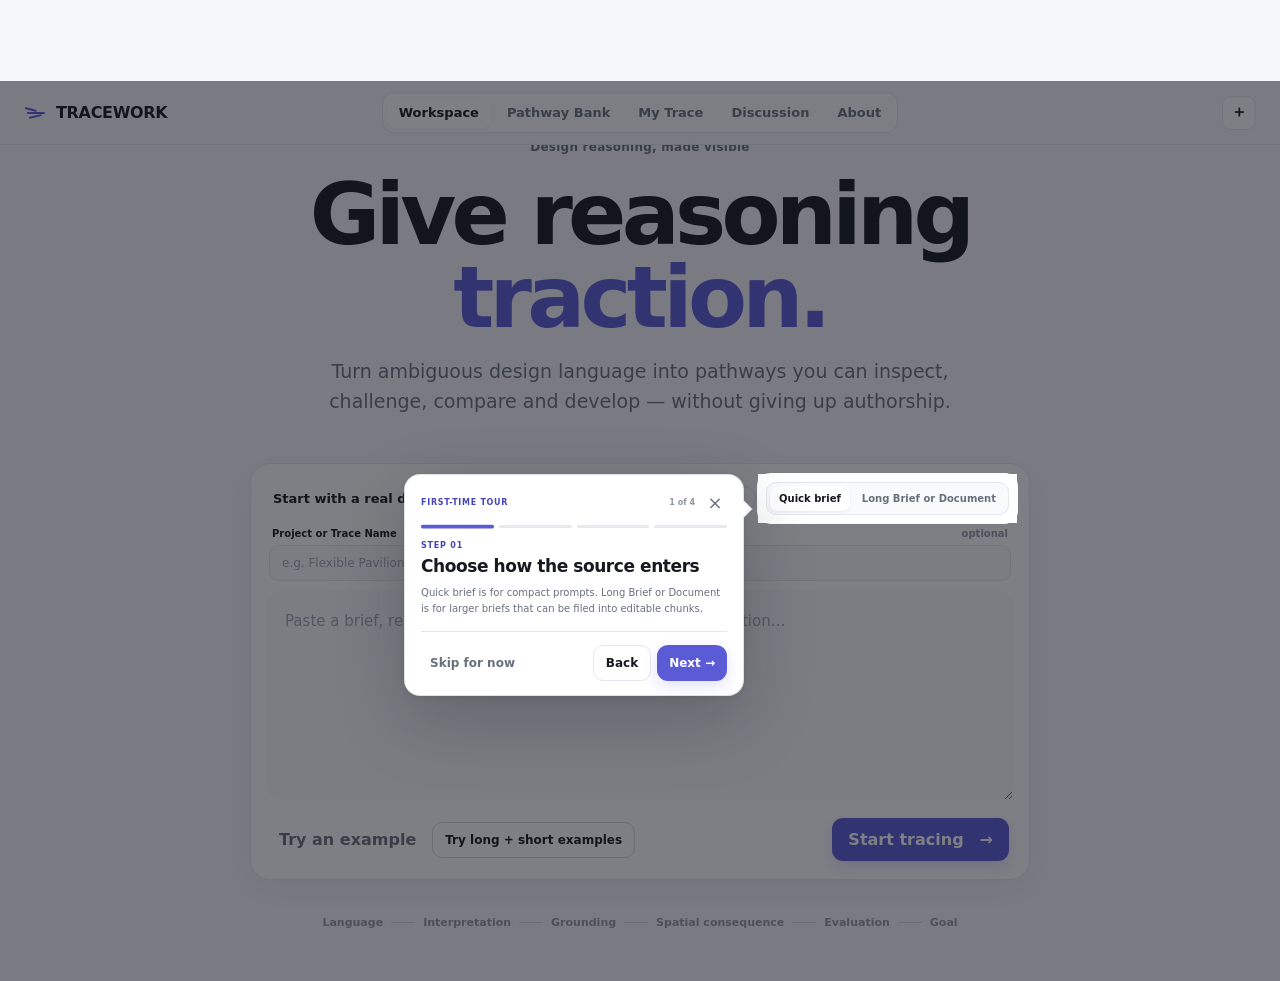
==== commit 1503b54b: "TRACEWORK D2.14 — Unify Focus and Aggregate Highlights and Complete Reference Editing D2.14 addresse" ====
--- a/index.html
+++ b/index.html
@@ -10,8 +10,8 @@
   <link rel="dns-prefetch" href="//www.archdaily.com">
   <link rel="stylesheet" href="css/base.css">
   <link rel="stylesheet" href="css/layout.css?v=c2.1">
-  <link rel="stylesheet" href="css/components.css?v=d2.12-visual-completion">
-  <link rel="stylesheet" href="css/graph.css?v=d2.12-visual-completion">
+  <link rel="stylesheet" href="css/components.css?v=d2.14-selection-and-reference-edit">
+  <link rel="stylesheet" href="css/graph.css?v=d2.14-selection-and-reference-edit">
   <link rel="stylesheet" href="css/responsive.css?v=d1.8">
 </head>
 <body>
@@ -277,6 +277,7 @@
               <div class="thought-clarifier">Hover any match to see what the role means and which wording cues triggered it. Match strengths are independent fits, not probabilities.</div>
             </div>
             <div class="thought-actions">
+              <button class="secondary-button" id="imageReferenceDockButton" type="button" title="Add an Image / Reference node">＋ Image / Reference</button>
               <button class="secondary-button" id="addLooseNoteButton" disabled>Add as note</button>
               <button class="primary-button compact" id="addFreeThoughtButton" disabled>Add to field →</button>
             </div>
@@ -307,7 +308,7 @@
         </section>
 
         <aside class="inspector-panel panel" id="inspectorPanel">
-          <div class="inspector-panel-actions"><button type="button" class="panel-inline-collapse" id="collapseInspectorPanel" aria-controls="inspectorPanel" aria-expanded="true" title="Collapse Guidance panel" aria-label="Collapse Guidance panel"><span aria-hidden="true">◨</span></button></div>
+          <div class="inspector-panel-actions"><button type="button" class="secondary-button compact" id="imageReferenceInspectorButton" title="Add an image or reference node; link it to the selected thought">＋ Image / Reference</button><button type="button" class="panel-inline-collapse" id="collapseInspectorPanel" aria-controls="inspectorPanel" aria-expanded="true" title="Collapse Guidance panel" aria-label="Collapse Guidance panel"><span aria-hidden="true">◨</span></button></div>
           <div id="inspectorContent"></div>
         </aside>
       </div>
@@ -379,6 +380,6 @@
 
   <div class="toast-region" id="toastRegion" aria-live="polite"></div>
 
-  <script type="module" src="js/app.js?v=d2.12-visual-model-ready"></script>
+  <script type="module" src="js/app.js?v=d2.14-selection-and-reference-edit"></script>
 </body>
 </html>
--- a/css/components.css
+++ b/css/components.css
@@ -1301,3 +1301,8 @@
 .prop-modal .ref-upload-drop+label,.prop-modal label{max-width:100%;}
 .prop-modal label input,.prop-modal label textarea,.prop-modal label select{max-width:100%;}
 .graph-node.graph-artifact .node-resize-handle{background-color:rgba(255,255,255,.3);}
+
+/* D2.14 – creation controls located where other nodes are authored. */
+#imageReferenceDockButton{white-space:normal;line-height:1.3;}
+#imageReferenceInspectorButton{font-size:11px;line-height:1.2;white-space:normal;max-width:220px;}
+.inspector-panel-actions{display:flex;align-items:center;justify-content:space-between;gap:8px;}
--- a/css/graph.css
+++ b/css/graph.css
@@ -387,3 +387,31 @@
 .graph-node.graph-artifact .node-body{height:100%;box-sizing:border-box;}
 .graph-node.graph-artifact .node-artifact-image{max-height:calc(100% - 105px);object-fit:contain;}
 .graph-node.artifact-source-thought,.graph-surface.aggregate-map .graph-node.artifact-source-thought{opacity:1!important;filter:none!important;box-shadow:0 0 0 9px color-mix(in srgb,var(--node-color) 27%,transparent),0 0 0 16px color-mix(in srgb,var(--node-color) 14%,transparent),0 12px 28px rgba(34,40,61,.14)!important;border:2px solid var(--node-color)!important;outline:none!important;z-index:8;}
+
+/* D2.14: identical selection language on Focus and Aggregate, overriding the
+   old aggregate-only reduced shadow. A selected node must not lose its halo. */
+.graph-surface .graph-node.selected:not(.graph-artifact),
+.graph-surface.aggregate-map .graph-node.selected:not(.graph-artifact) {
+  opacity:1!important;filter:none!important;z-index:24;
+  border:2px solid var(--node-color)!important;
+  box-shadow:0 0 0 7px color-mix(in srgb,var(--node-color) 37%,transparent),
+             0 0 0 14px color-mix(in srgb,var(--node-color) 17%,transparent),
+             0 14px 30px rgba(34,40,61,.15)!important;
+}
+/* When an output reveals its supporting thoughts, use the same two concentric
+   bands in either map, not the conflicting former framework/aggregate styles. */
+.graph-surface .graph-node.artifact-source-thought,
+.graph-surface.aggregate-map .graph-node.artifact-source-thought {
+  opacity:1!important;filter:none!important;z-index:20;
+  border:2px solid var(--node-color)!important;
+  outline:none!important;
+  box-shadow:0 0 0 7px color-mix(in srgb,var(--node-color) 37%,transparent),
+             0 0 0 14px color-mix(in srgb,var(--node-color) 17%,transparent),
+             0 14px 30px rgba(34,40,61,.15)!important;
+}
+/* Reference attribution is a label, not a disabled-looking chip. */
+.graph-node.graph-artifact[data-artifact="image-reference"] .node-provenance {
+  display:inline-flex;align-items:center;max-width:100%;padding:5px 9px;
+  border-radius:8px;background:#e7f3f0!important;color:#174c52!important;
+  font-size:11px;font-weight:700;letter-spacing:.01em;text-transform:none;
+}
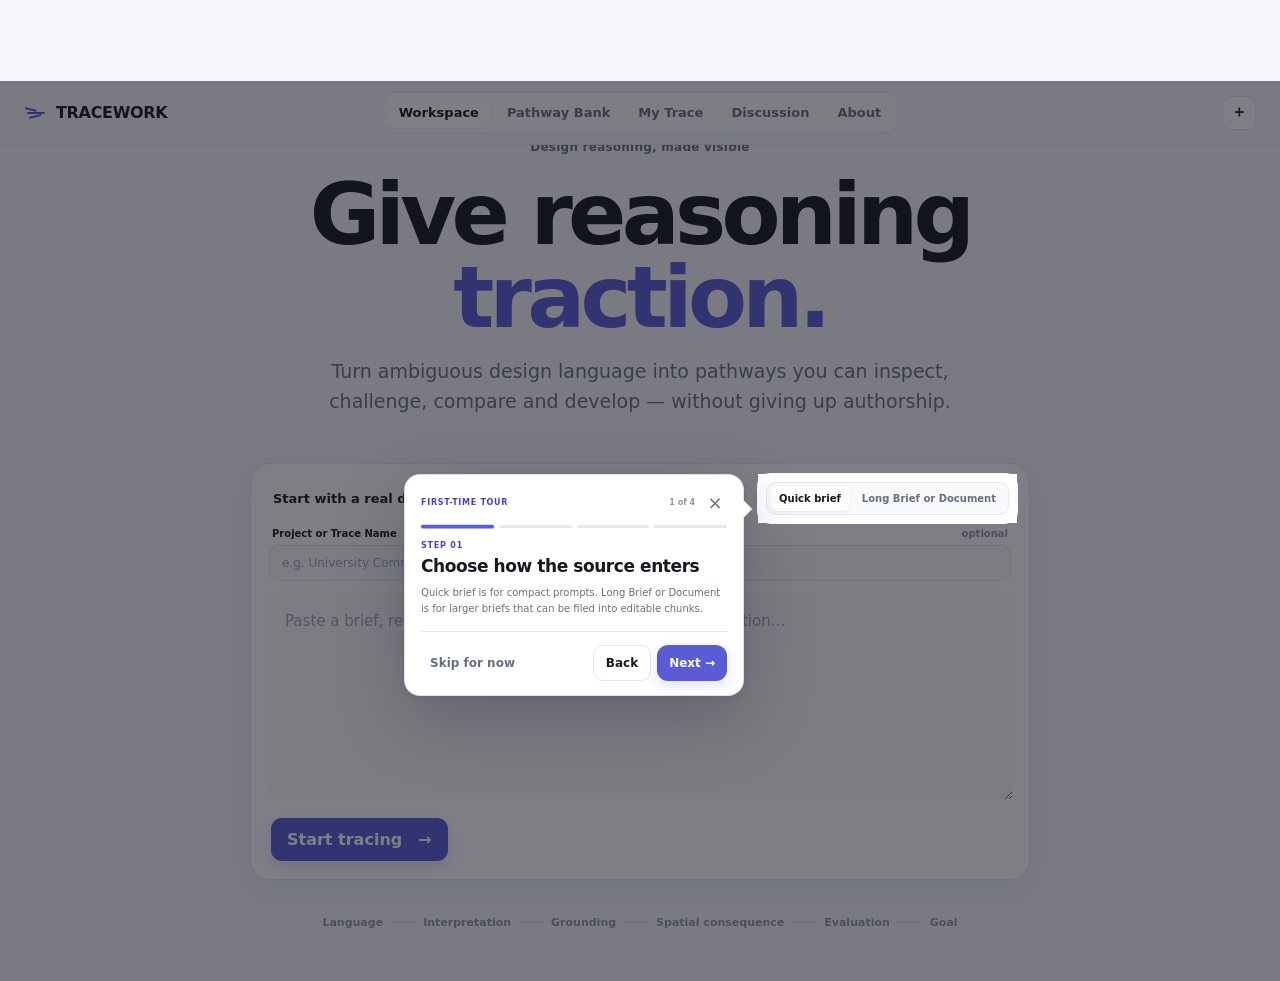
==== commit 363e95ee: "TRACEWORK D2.16 — Final Clean Slate and D2 Feature Freeze D2.16 concludes the D2 development sequenc" ====
--- a/index.html
+++ b/index.html
@@ -12,7 +12,7 @@
   <link rel="stylesheet" href="css/layout.css?v=c2.1">
   <link rel="stylesheet" href="css/components.css?v=d2.14-selection-and-reference-edit">
   <link rel="stylesheet" href="css/graph.css?v=d2.14-selection-and-reference-edit">
-  <link rel="stylesheet" href="css/responsive.css?v=d1.8">
+  <link rel="stylesheet" href="css/responsive.css?v=d2.15-split-composer">
 </head>
 <body>
   <header class="topbar">
@@ -54,7 +54,7 @@
         </div>
         <div class="project-name-field">
           <label for="landingProjectName">Project or Trace Name <span>optional</span></label>
-          <input id="landingProjectName" type="text" maxlength="80" placeholder="e.g. Flexible Pavilion">
+          <input id="landingProjectName" type="text" maxlength="80" placeholder="e.g. University Commons">
         </div>
         <div class="document-brief-tools hidden" id="documentBriefTools">
           <label class="document-upload-button" for="briefFileInput">＋ Upload brief</label>
@@ -64,7 +64,7 @@
         <textarea id="landingBrief" rows="7" placeholder="Paste a brief, requirement, design statement or project intention…"></textarea>
         <div class="brief-chunk-preview hidden" id="briefChunkPreview"></div>
         <div class="start-actions">
-          <div class="example-actions"><button class="text-button" id="loadDemoButton">Try an example</button><button class="secondary-button restore-examples-button" id="restoreTestExamplesButton" type="button" title="Add two optional example projects to this browser; existing traces are preserved">Try long + short examples</button></div>
+          
           <button class="primary-button" id="startTracingButton">Start tracing <span>→</span></button>
         </div>
       </div>
@@ -380,6 +380,6 @@
 
   <div class="toast-region" id="toastRegion" aria-live="polite"></div>
 
-  <script type="module" src="js/app.js?v=d2.14-selection-and-reference-edit"></script>
+  <script type="module" src="js/app.js?v=d2.16-clean-slate-freeze"></script>
 </body>
 </html>
--- a/css/graph.css
+++ b/css/graph.css
@@ -415,3 +415,15 @@
   border-radius:8px;background:#e7f3f0!important;color:#174c52!important;
   font-size:11px;font-weight:700;letter-spacing:.01em;text-transform:none;
 }
+
+/* D2.15: visual-card alignment uses the same dotted guides as thought cards. */
+.graph-surface:has(.graph-artifact.dragging) .graph-align-guide.visible{
+  opacity:1;
+  filter:drop-shadow(0 0 1px rgba(70,76,110,.16));
+}
+.graph-surface:has(.graph-artifact.dragging) .graph-align-guide.vertical{
+  background-image:repeating-linear-gradient(to bottom,#858cab 0 4px,transparent 4px 9px);
+}
+.graph-surface:has(.graph-artifact.dragging) .graph-align-guide.horizontal{
+  background-image:repeating-linear-gradient(to right,#858cab 0 4px,transparent 4px 9px);
+}
--- a/css/responsive.css
+++ b/css/responsive.css
@@ -652,3 +652,34 @@
   white-space:nowrap;gap:6px!important;
 }
 #workspaceView .canvas-panel .thought-match strong{font-size:10px!important;font-variant-numeric:tabular-nums;}
+
+/* D2.15: canvas-width-aware command composer; full-width D1.9 remains as-is.
+   Avoid the two-column collision of the new Image/Reference button with
+   classification and Add to field in split-screen/half-screen mode. */
+#workspaceView .canvas-panel { container-type:inline-size; }
+@container (max-width: 1000px) {
+  #workspaceView .canvas-panel .thought-dock:not(.hidden) {
+    grid-template-columns:minmax(0,1fr)!important;
+    grid-template-rows:39px 30px auto 26px minmax(0,1fr) auto!important;
+    height:195px!important;min-height:195px!important;max-height:195px!important;
+    align-content:start!important;gap:5px 8px!important;
+    padding:9px 12px 11px!important;
+  }
+  #workspaceView .canvas-panel .thought-entry>textarea{grid-column:1!important;grid-row:1!important;}
+  #workspaceView .canvas-panel .thought-reading{grid-column:1!important;grid-row:2!important;min-width:0!important;flex-wrap:wrap!important;}
+  #workspaceView .canvas-panel .thought-reading select{max-width:min(190px,48%)!important;min-width:90px!important;}
+  #workspaceView .canvas-panel .thought-actions{
+    grid-column:1!important;grid-row:3!important;align-self:stretch!important;
+    justify-content:flex-end!important;flex-wrap:wrap!important;
+    gap:6px!important;min-width:0!important;white-space:normal!important;
+  }
+  #workspaceView .canvas-panel .thought-actions button{flex:0 1 auto!important;max-width:100%;min-height:31px!important;padding:6px 10px!important;}
+  #workspaceView .canvas-panel .thought-advanced-metadata{grid-column:1!important;grid-row:4!important;max-width:100%!important;}
+  #workspaceView .canvas-panel .thought-reason{grid-column:1!important;grid-row:5!important;}
+  #workspaceView .canvas-panel .thought-matches{grid-column:1!important;grid-row:6!important;}
+}
+@container (max-width: 490px) {
+  #workspaceView .canvas-panel .thought-dock:not(.hidden){height:215px!important;min-height:215px!important;max-height:215px!important;grid-template-rows:39px 30px auto 26px minmax(0,1fr) auto!important;}
+  #workspaceView .canvas-panel .thought-actions{justify-content:flex-start!important;}
+  #workspaceView .canvas-panel .thought-actions button{font-size:10px!important;}
+}
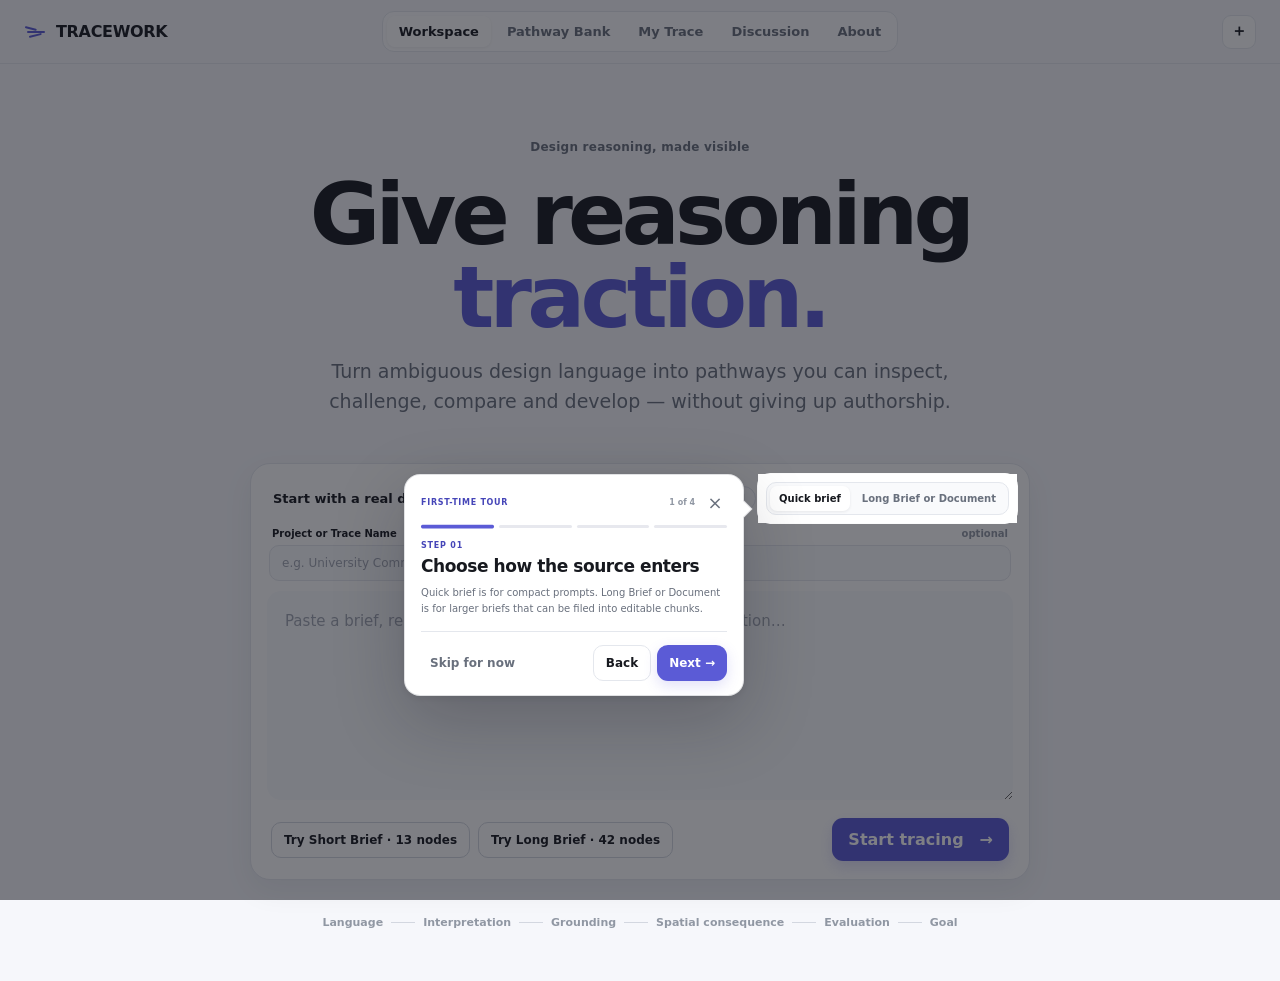
==== commit 9bd13bd2: "TRACEWORK D3 — Final Feature Freeze with Short and Long Brief Examples D3 finalises the TRACEWORK we" ====
--- a/index.html
+++ b/index.html
@@ -64,7 +64,10 @@
         <textarea id="landingBrief" rows="7" placeholder="Paste a brief, requirement, design statement or project intention…"></textarea>
         <div class="brief-chunk-preview hidden" id="briefChunkPreview"></div>
         <div class="start-actions">
-          
+          <div class="example-actions" aria-label="Optional example traces">
+            <button class="secondary-button restore-examples-button" id="restoreShortExampleButton" type="button" title="Add the 13-node short-brief example to Your traces without replacing existing work">Try Short Brief · 13 nodes</button>
+            <button class="secondary-button restore-examples-button" id="restoreLongExampleButton" type="button" title="Add the 42-node long-brief example to Your traces without replacing existing work">Try Long Brief · 42 nodes</button>
+          </div>
           <button class="primary-button" id="startTracingButton">Start tracing <span>→</span></button>
         </div>
       </div>
@@ -380,6 +383,6 @@
 
   <div class="toast-region" id="toastRegion" aria-live="polite"></div>
 
-  <script type="module" src="js/app.js?v=d2.16-clean-slate-freeze"></script>
+  <script type="module" src="js/app.js?v=d3-final-examples-retained"></script>
 </body>
 </html>
